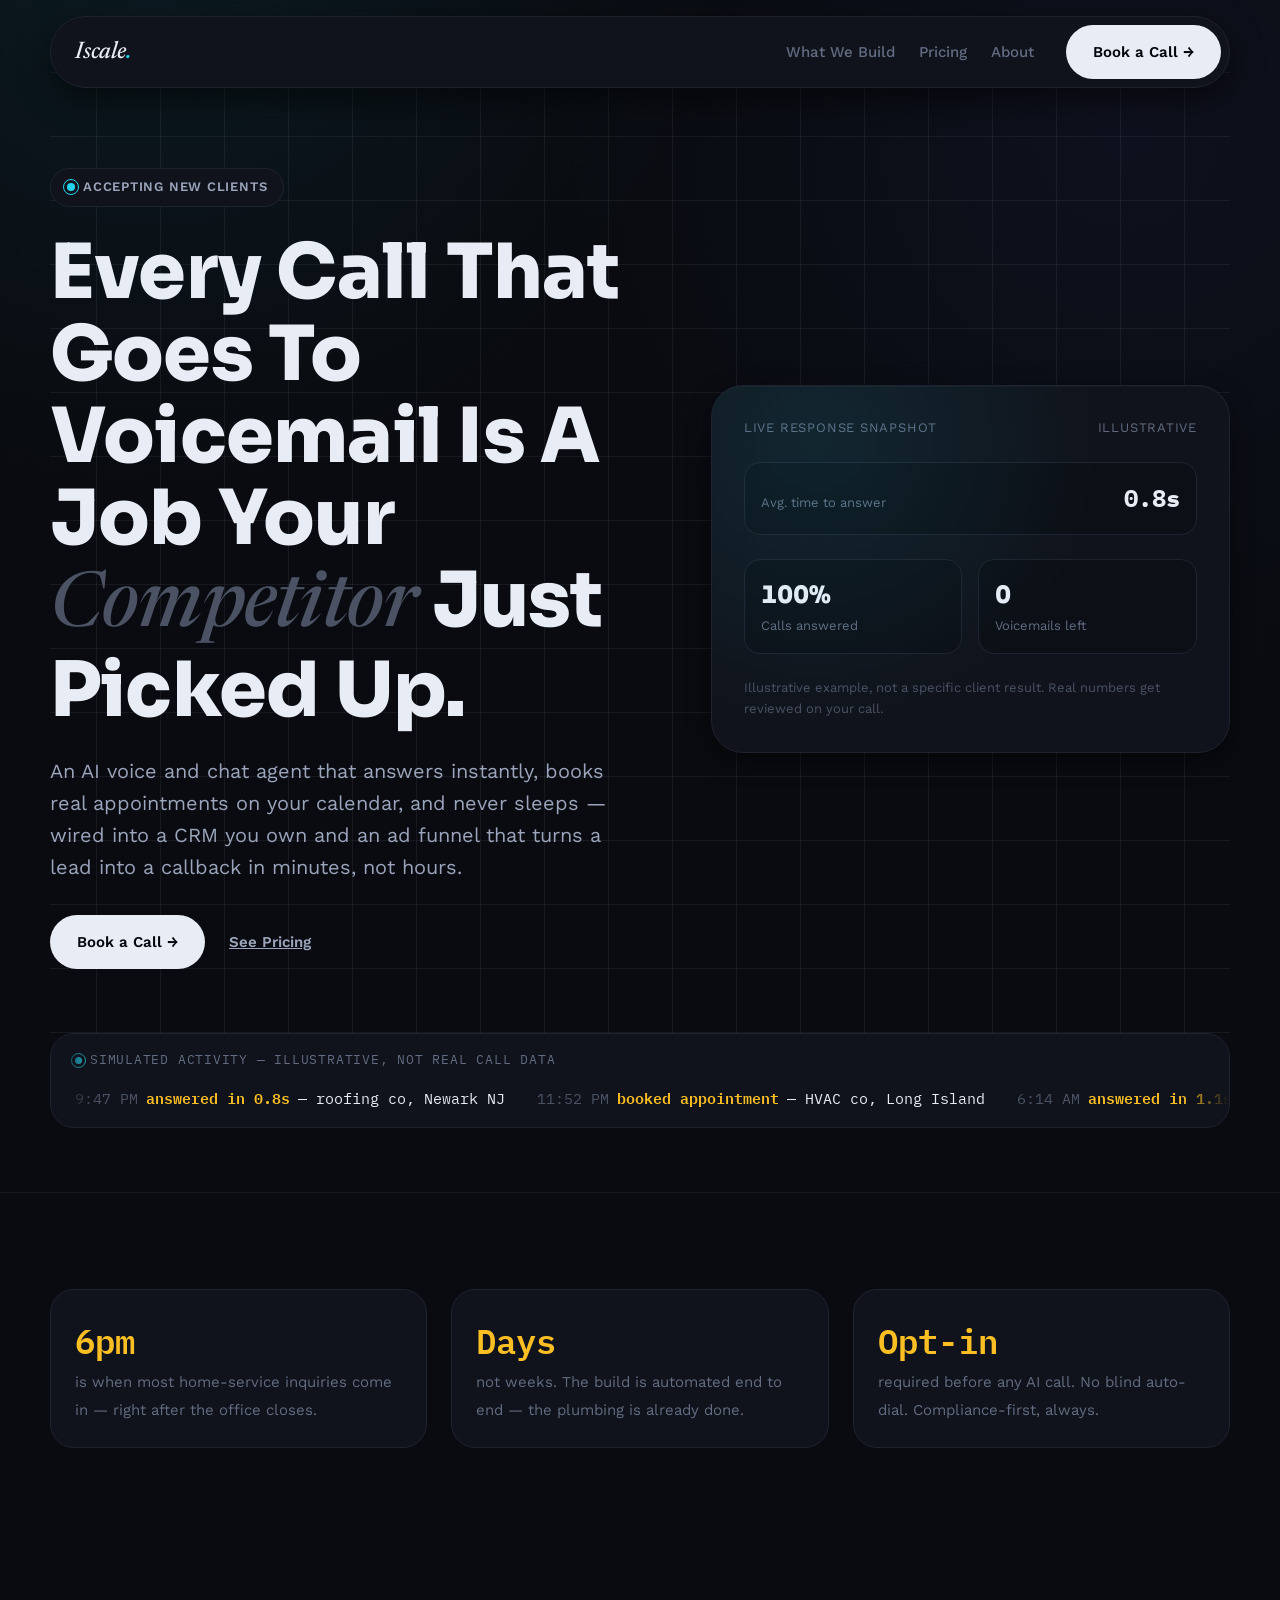
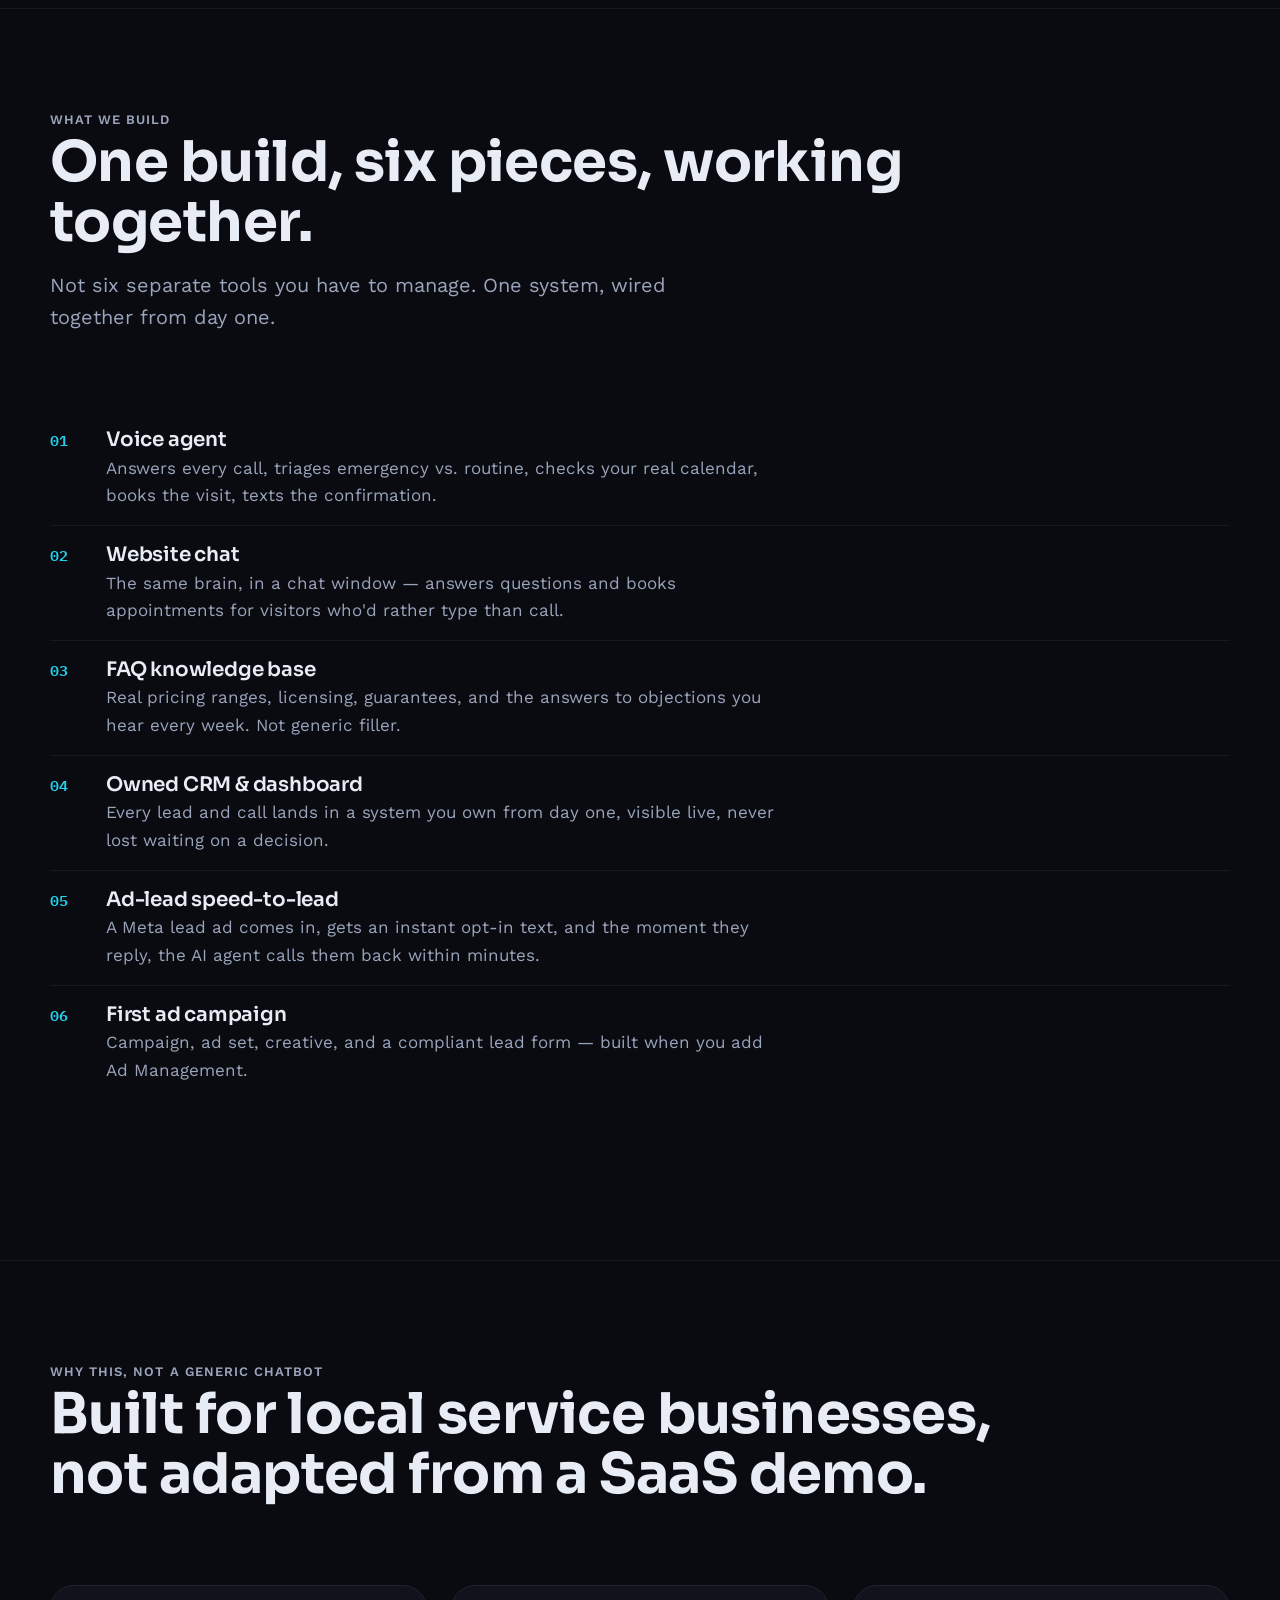
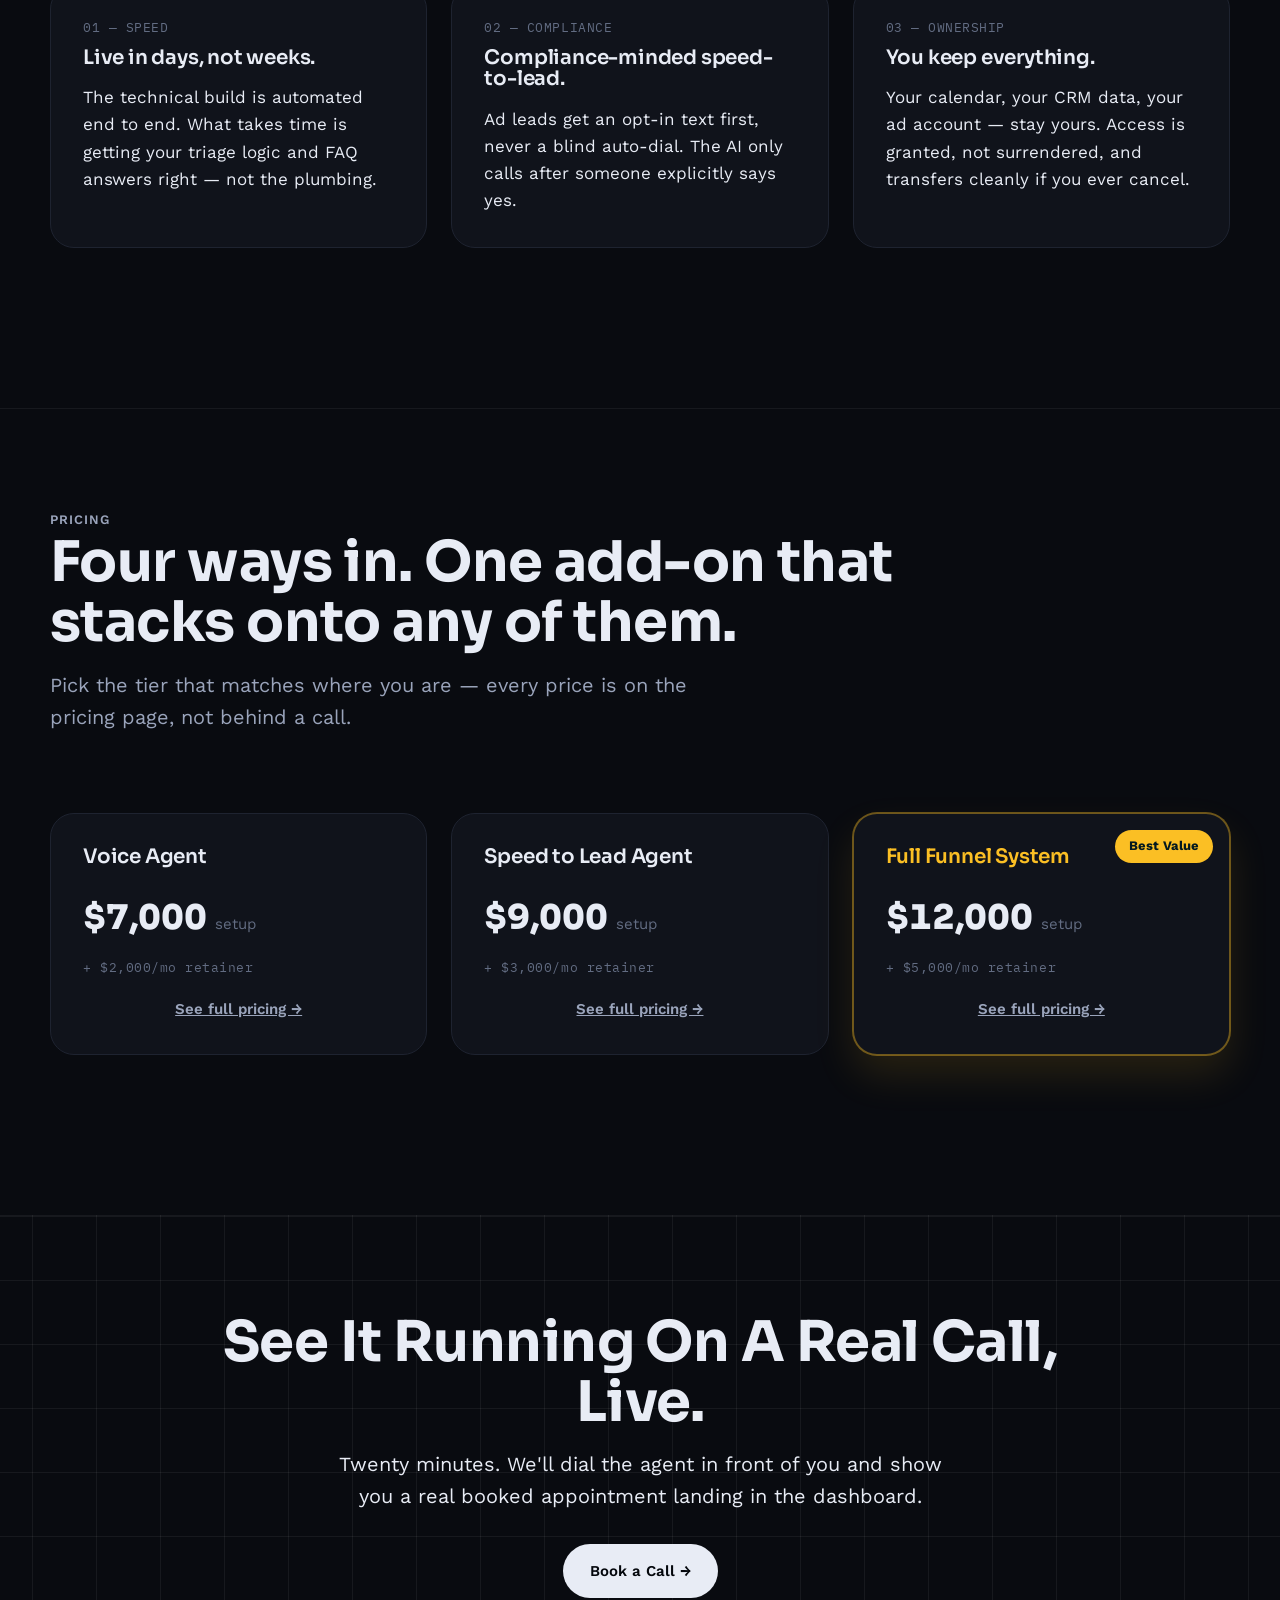
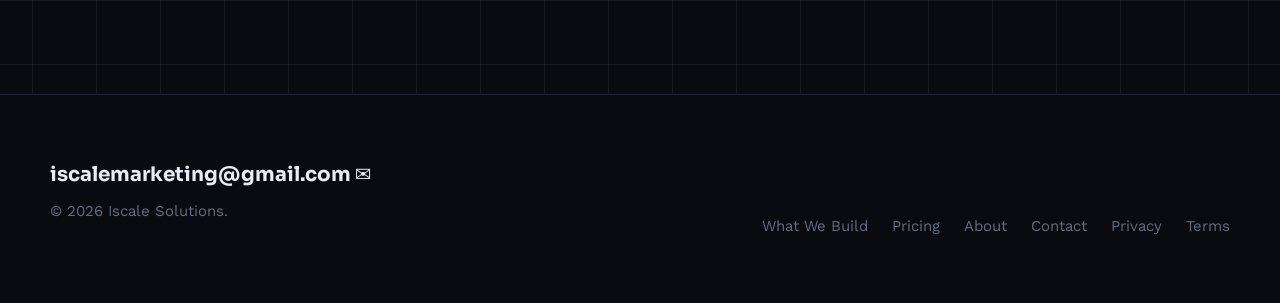
==== index.html @ 2827f41a "Replace pricing with 5-tier structure (Website, Voice Agent, Speed to Lead, Full Funnel, Ad Manageme" ====
<!DOCTYPE html>
<html lang="en">
<head>
<meta charset="UTF-8">
<meta name="viewport" content="width=device-width, initial-scale=1.0">
<title>Iscale | AI Voice &amp; Chat Systems for Local Service Businesses</title>
<meta name="description" content="iScale builds AI voice and chat agents that answer every call, book the job, and text a confirmation — wired into a CRM you own and an ad funnel built to run in days, not weeks.">
<link rel="canonical" href="https://www.iscalemktg.com/">
<meta property="og:title" content="Iscale | AI Voice & Chat Systems for Local Service Businesses">
<meta property="og:description" content="iScale builds AI voice and chat agents that answer every call, book the job, and text a confirmation — wired into a CRM you own and an ad funnel built to run in days, not weeks.">
<meta property="og:url" content="https://www.iscalemktg.com/">
<meta property="og:type" content="website">
<meta property="og:image" content="https://www.iscalemktg.com/assets/og-image.png">
<meta property="og:image:width" content="1200">
<meta property="og:image:height" content="630">

<meta name="twitter:card" content="summary_large_image">
<meta name="twitter:title" content="Iscale | AI Voice & Chat Systems for Local Service Businesses">
<meta name="twitter:description" content="iScale builds AI voice and chat agents that answer every call, book the job, and text a confirmation — wired into a CRM you own and an ad funnel built to run in days, not weeks.">
<meta name="twitter:image" content="https://www.iscalemktg.com/assets/og-image.png">
<link rel="icon" href="/favicon.ico" sizes="any">
<link rel="icon" type="image/png" sizes="32x32" href="/assets/favicon-32x32.png">
<link rel="icon" type="image/png" sizes="16x16" href="/assets/favicon-16x16.png">
<link rel="apple-touch-icon" sizes="180x180" href="/assets/apple-touch-icon.png">
<link rel="manifest" href="/site.webmanifest">

<link rel="preconnect" href="https://fonts.googleapis.com">
<link rel="preconnect" href="https://fonts.gstatic.com" crossorigin>
<link href="https://fonts.googleapis.com/css2?family=Sora:wght@600;700;800&family=Newsreader:ital@1&family=Work+Sans:wght@400;500;600&family=IBM+Plex+Mono:wght@400;500;600&display=swap" rel="stylesheet" media="print" onload="this.media='all'">
<noscript><link href="https://fonts.googleapis.com/css2?family=Sora:wght@600;700;800&family=Newsreader:ital@1&family=Work+Sans:wght@400;500;600&family=IBM+Plex+Mono:wght@400;500;600&display=swap" rel="stylesheet"></noscript>

<link rel="stylesheet" href="css/tokens.css">
<link rel="stylesheet" href="css/site.css">
</head>
<body>
<a class="skip-link" href="#main">Skip to content</a>

<div class="nav-shell">
  <nav class="nav" aria-label="Primary">
    <a class="nav-logo" href="/">Iscale<span>.</span></a>
    <button class="nav-toggle" aria-label="Toggle menu" aria-expanded="false">
      <svg viewBox="0 0 24 24" fill="none" stroke="currentColor" stroke-width="2"><path d="M3 6h18M3 12h18M3 18h18"/></svg>
    </button>
    <ul class="nav-links">
      <li><a href="#included">What We Build</a></li>
      <li><a href="pricing.html">Pricing</a></li>
      <li><a href="about.html">About</a></li>
      <li class="nav-cta-item"><a class="btn btn-primary nav-cta" href="contact.html">Book a Call →</a></li>
    </ul>
  </nav>
</div>

<main id="main">

  <!-- HERO -->
  <section class="wrap hero bg-grid">
    <div>
      <div class="badge"><span class="badge-dot" aria-hidden="true"></span>Accepting New Clients</div>
      <h1>Every Call That Goes To Voicemail Is A Job Your <em class="accent-word">Competitor</em> Just Picked Up.</h1>
      <p class="lede">An AI voice and chat agent that answers instantly, books real appointments on your calendar, and never sleeps — wired into a CRM you own and an ad funnel that turns a lead into a callback in minutes, not hours.</p>
      <div class="hero-actions">
        <a class="btn btn-primary" href="contact.html">Book a Call →</a>
        <a class="btn-link" href="pricing.html">See Pricing</a>
      </div>
    </div>

    <div class="snapshot-card reveal" aria-label="Illustrative example of the AI agent's response time">
      <div class="snapshot-label">
        <span>Live Response Snapshot</span>
        <span>Illustrative</span>
      </div>
      <div class="snapshot-stats" style="grid-template-columns: 1fr; margin-bottom: var(--sp-6);">
        <div class="snapshot-stat" style="display:flex; align-items:baseline; justify-content:space-between;">
          <span class="cap" style="margin-top:0;">Avg. time to answer</span>
          <span class="num tabular" style="font-family: var(--font-mono);">0.8s</span>
        </div>
      </div>
      <div class="snapshot-stats">
        <div class="snapshot-stat">
          <div class="num tabular">100%</div>
          <div class="cap">Calls answered</div>
        </div>
        <div class="snapshot-stat">
          <div class="num tabular">0</div>
          <div class="cap">Voicemails left</div>
        </div>
      </div>
      <p class="snapshot-footnote">Illustrative example, not a specific client result. Real numbers get reviewed on your call.</p>
    </div>
  </section>

  <!-- ============ LIVE TICKER (signature element) ============ -->
  <section class="wrap" style="padding-block: 0 var(--sp-16);">
    <div class="ticker reveal" aria-hidden="true">
      <div class="ticker-head"><span class="ticker-live-dot"></span>Simulated activity — illustrative, not real call data</div>
      <div class="ticker-track">
        <span class="ticker-item"><span class="t-time">9:47 PM</span><span class="t-answered">answered in 0.8s</span><span class="t-biz">— roofing co, Newark NJ</span></span>
        <span class="ticker-item"><span class="t-time">11:52 PM</span><span class="t-answered">booked appointment</span><span class="t-biz">— HVAC co, Long Island</span></span>
        <span class="ticker-item"><span class="t-time">6:14 AM</span><span class="t-answered">answered in 1.1s</span><span class="t-biz">— auto repair, Queens</span></span>
        <span class="ticker-item"><span class="t-time">8:03 PM</span><span class="t-answered">booked appointment</span><span class="t-biz">— dental practice, Brooklyn</span></span>
        <span class="ticker-item"><span class="t-time">10:30 PM</span><span class="t-answered">answered in 0.6s</span><span class="t-biz">— roofing co, Hempstead NY</span></span>
        <!-- duplicated for the seamless loop -->
        <span class="ticker-item"><span class="t-time">9:47 PM</span><span class="t-answered">answered in 0.8s</span><span class="t-biz">— roofing co, Newark NJ</span></span>
        <span class="ticker-item"><span class="t-time">11:52 PM</span><span class="t-answered">booked appointment</span><span class="t-biz">— HVAC co, Long Island</span></span>
        <span class="ticker-item"><span class="t-time">6:14 AM</span><span class="t-answered">answered in 1.1s</span><span class="t-biz">— auto repair, Queens</span></span>
        <span class="ticker-item"><span class="t-time">8:03 PM</span><span class="t-answered">booked appointment</span><span class="t-biz">— dental practice, Brooklyn</span></span>
        <span class="ticker-item"><span class="t-time">10:30 PM</span><span class="t-answered">answered in 0.6s</span><span class="t-biz">— roofing co, Hempstead NY</span></span>
      </div>
    </div>
  </section>

  <!-- ============ THE STAT ============ -->
  <section class="section section--alt">
    <div class="wrap section--tight" style="padding-top: 0;">
      <div class="stat-strip reveal">
        <div class="stat-block">
          <span class="num">6pm</span>
          <span class="cap">is when most home-service inquiries come in — right after the office closes.</span>
        </div>
        <div class="stat-block">
          <span class="num">Days</span>
          <span class="cap">not weeks. The build is automated end to end — the plumbing is already done.</span>
        </div>
        <div class="stat-block">
          <span class="num">Opt-in</span>
          <span class="cap">required before any AI call. No blind auto-dial. Compliance-first, always.</span>
        </div>
      </div>
    </div>
  </section>

  <!-- ============ WHAT WE BUILD ============ -->
  <section id="included" class="section">
    <div class="wrap section--tight" style="padding-top: 0;">
      <div class="eyebrow reveal">What We Build</div>
      <h2 class="reveal" style="max-width: 24ch;">One build, six pieces, working together.</h2>
      <p class="lede reveal" style="max-width: 56ch;">Not six separate tools you have to manage. One system, wired together from day one.</p>
    </div>

    <div class="wrap section--tight reveal" style="padding-top: 0;">
      <div class="included-list">
        <div class="included-item">
          <span class="mark">01</span>
          <div><h4>Voice agent</h4><p>Answers every call, triages emergency vs. routine, checks your real calendar, books the visit, texts the confirmation.</p></div>
        </div>
        <div class="included-item">
          <span class="mark">02</span>
          <div><h4>Website chat</h4><p>The same brain, in a chat window — answers questions and books appointments for visitors who'd rather type than call.</p></div>
        </div>
        <div class="included-item">
          <span class="mark">03</span>
          <div><h4>FAQ knowledge base</h4><p>Real pricing ranges, licensing, guarantees, and the answers to objections you hear every week. Not generic filler.</p></div>
        </div>
        <div class="included-item">
          <span class="mark">04</span>
          <div><h4>Owned CRM &amp; dashboard</h4><p>Every lead and call lands in a system you own from day one, visible live, never lost waiting on a decision.</p></div>
        </div>
        <div class="included-item">
          <span class="mark">05</span>
          <div><h4>Ad-lead speed-to-lead</h4><p>A Meta lead ad comes in, gets an instant opt-in text, and the moment they reply, the AI agent calls them back within minutes.</p></div>
        </div>
        <div class="included-item">
          <span class="mark">06</span>
          <div><h4>First ad campaign</h4><p>Campaign, ad set, creative, and a compliant lead form — built when you add Ad Management.</p></div>
        </div>
      </div>
    </div>
  </section>

  <!-- ============ WHY NOT A GENERIC CHATBOT ============ -->
  <section class="section section--alt">
    <div class="wrap section--tight" style="padding-top: 0;">
      <div class="eyebrow reveal">Why This, Not A Generic Chatbot</div>
      <h2 class="reveal" style="max-width: 24ch;">Built for local service businesses, not adapted from a SaaS demo.</h2>
    </div>
    <div class="wrap section--tight reveal" style="padding-top: 0;">
      <div class="grid-3">
        <div class="card">
          <div class="mono-label" style="margin-bottom: var(--sp-2);">01 — SPEED</div>
          <h4>Live in days, not weeks.</h4>
          <p style="margin-bottom:0;">The technical build is automated end to end. What takes time is getting your triage logic and FAQ answers right — not the plumbing.</p>
        </div>
        <div class="card">
          <div class="mono-label" style="margin-bottom: var(--sp-2);">02 — COMPLIANCE</div>
          <h4>Compliance-minded speed-to-lead.</h4>
          <p style="margin-bottom:0;">Ad leads get an opt-in text first, never a blind auto-dial. The AI only calls after someone explicitly says yes.</p>
        </div>
        <div class="card">
          <div class="mono-label" style="margin-bottom: var(--sp-2);">03 — OWNERSHIP</div>
          <h4>You keep everything.</h4>
          <p style="margin-bottom:0;">Your calendar, your CRM data, your ad account — stay yours. Access is granted, not surrendered, and transfers cleanly if you ever cancel.</p>
        </div>
      </div>
    </div>
  </section>

  <!-- ============ PRICING PREVIEW ============ -->
  <section id="pricing" class="section">
    <div class="wrap section--tight" style="padding-top: 0;">
      <div class="eyebrow reveal">Pricing</div>
      <h2 class="reveal" style="max-width: 24ch;">Four ways in. One add-on that stacks onto any of them.</h2>
      <p class="lede reveal" style="max-width: 56ch;">Pick the tier that matches where you are — every price is on the pricing page, not behind a call.</p>
    </div>

    <div class="wrap section--tight reveal" style="padding-top: 0;">
      <div class="grid-3">
        <article class="price-card">
          <h4>Voice Agent</h4>
          <div class="price"><span class="amount tabular">$7,000</span><span class="term">setup</span></div>
          <p class="mono-label" style="margin: -4px 0 var(--sp-4);">+ $2,000/mo retainer</p>
          <div class="price-card-actions">
            <a class="btn-link" href="pricing.html">See full pricing →</a>
          </div>
        </article>
        <article class="price-card">
          <h4>Speed to Lead Agent</h4>
          <div class="price"><span class="amount tabular">$9,000</span><span class="term">setup</span></div>
          <p class="mono-label" style="margin: -4px 0 var(--sp-4);">+ $3,000/mo retainer</p>
          <div class="price-card-actions">
            <a class="btn-link" href="pricing.html">See full pricing →</a>
          </div>
        </article>
        <article class="price-card price-card--dark">
          <span class="pill-badge">Best Value</span>
          <h4>Full Funnel System</h4>
          <div class="price"><span class="amount tabular">$12,000</span><span class="term">setup</span></div>
          <p class="mono-label" style="margin: -4px 0 var(--sp-4);">+ $5,000/mo retainer</p>
          <div class="price-card-actions">
            <a class="btn-link" href="pricing.html">See full pricing →</a>
          </div>
        </article>
      </div>
    </div>
  </section>

  <!-- CLOSING CTA -->
  <section class="section bg-grid" style="border-top: 1px solid var(--line-soft);">
    <div class="wrap" style="text-align: center;">
      <h2 class="reveal" style="max-width: 20ch; margin-inline: auto;">See It Running On A Real Call, Live.</h2>
      <p class="reveal" style="max-width: 52ch; margin-inline: auto; font-size: var(--text-lg);">Twenty minutes. We'll dial the agent in front of you and show you a real booked appointment landing in the dashboard.</p>
      <div style="margin-top: var(--sp-8);">
        <a class="btn btn-primary" href="contact.html">Book a Call →</a>
      </div>
    </div>
  </section>

</main>

<footer class="site-footer">
  <div class="wrap footer-grid">
    <div>
      <a class="footer-email" href="mailto:iscalemarketing@gmail.com">iscalemarketing@gmail.com ✉</a>
      <p class="footer-meta" style="margin-top: var(--sp-2);">© 2026 Iscale Solutions.</p>
    </div>
    <ul class="footer-links">
      <li><a href="#included">What We Build</a></li>
      <li><a href="pricing.html">Pricing</a></li>
      <li><a href="about.html">About</a></li>
      <li><a href="contact.html">Contact</a></li>
      <li><a href="privacy.html">Privacy</a></li>
      <li><a href="terms.html">Terms</a></li>
    </ul>
  </div>
</footer>

<script src="js/main.js"></script>
</body>
</html>
---- css/tokens.css ----
/*
  Design tokens for Iscale — dark/futuristic theme, matched to the AI
  Growth Funnel pitch one-pager so the site and the sales collateral read
  as the same product. Palette values below are the pitch deck's exact
  hex/rgba, not re-derived approximations, so the match is exact rather
  than close. Everything else (spacing, radius, motion) stays OKLCH-driven
  where it doesn't need to match the deck precisely.
*/

:root {
  /* ---- Canvas / surfaces (dark-first) ---- */
  --canvas: #090b10;
  --canvas-alt: #0c0f16;
  --paper: #10131b;        /* elevated surface: cards, nav */
  --paper-hover: #151926;
  --dark: #04070c;         /* deeper-than-canvas, for high-emphasis panels */
  --dark-alt: #030509;
  --dark-line: #1e2330;

  /* ---- Ink / text ---- */
  --ink: #e8ecf5;
  --ink-soft: #9aa4bb;
  --muted: #626c82;
  --muted-2: #4a5264;
  --on-dark: #e8ecf5;      /* kept as an alias: the whole site is "on dark" now */
  --on-dark-muted: #9aa4bb;
  --fixed-ink: #04191f;    /* dark text for use on a bright accent surface */

  /* ---- Brand accent (cyan, matched to the pitch deck) ---- */
  --accent: #22d3ee;
  --accent-hover: #67e8f9;
  --accent-soft: rgba(34, 211, 238, 0.12);
  --accent-soft-line: rgba(34, 211, 238, 0.4);

  /* ---- Secondary accent (amber, for stat/emphasis blocks — matches the
     deck's --warn, used sparingly so it doesn't compete with cyan) ---- */
  --warn: #fbbf24;
  --warn-soft: rgba(251, 191, 36, 0.12);
  --warn-line: rgba(251, 191, 36, 0.4);

  /* ---- Lines / borders ---- */
  --line: #1e2330;
  --line-soft: rgba(255, 255, 255, 0.06);

  /* ---- Focus ---- */
  --ring: rgba(34, 211, 238, 0.45);

  /* ---- Radius ---- */
  --radius-sm: 10px;
  --radius-md: 16px;
  --radius-lg: 24px;
  --radius-xl: 32px;
  --radius-pill: 999px;

  /* ---- Spacing (4pt base) ---- */
  --sp-1: 4px;
  --sp-2: 8px;
  --sp-3: 12px;
  --sp-4: 16px;
  --sp-6: 24px;
  --sp-8: 32px;
  --sp-12: 48px;
  --sp-16: 64px;
  --sp-24: 96px;
  --sp-32: 128px;

  /* ---- Type ---- */
  --font-display: 'Sora', system-ui, -apple-system, sans-serif;
  --font-serif: 'Newsreader', Georgia, 'Times New Roman', serif;
  --font-body: 'Work Sans', system-ui, -apple-system, sans-serif;
  --font-mono: 'IBM Plex Mono', ui-monospace, 'SF Mono', Menlo, monospace;

  --text-xs: 0.8125rem;   /* 13px */
  --text-sm: 0.9375rem;   /* 15px */
  --text-base: 1.0625rem; /* 17px */
  --text-lg: 1.25rem;     /* 20px */
  --text-xl: 1.5rem;      /* 24px */
  --text-2xl: 2.125rem;   /* 34px */
  --text-3xl: clamp(2.5rem, 3vw + 1.6rem, 3.5rem);
  --text-display: clamp(2.75rem, 4vw + 1.6rem, 4.75rem);

  --measure: 62ch;

  /* ---- Motion ---- */
  --ease-out-quart: cubic-bezier(0.25, 1, 0.5, 1);
  --ease-out-expo: cubic-bezier(0.16, 1, 0.3, 1);
  --dur-fast: 150ms;
  --dur-mid: 260ms;
  --dur-entrance: 640ms;

  /* ---- Shadow (soft glow on dark, matched to the pitch deck) ---- */
  --shadow-card: 0 1px 0 rgba(255, 255, 255, 0.03) inset, 0 8px 24px rgba(0, 0, 0, 0.45);
}

/* This site is deliberately dark-only now (matches the sales deck, which
   is also fixed-dark) — no @media (prefers-color-scheme) override. A
   single committed look, not a light/dark toggle. */
---- css/site.css ----
/* Iscale: shared site styles */

*, *::before, *::after { box-sizing: border-box; }
button, input, textarea, select { font-family: inherit; font-size: inherit; color: inherit; }
html { scroll-behavior: smooth; -webkit-text-size-adjust: 100%; }
@media (prefers-reduced-motion: reduce) {
  html { scroll-behavior: auto; }
  *, *::before, *::after { animation-duration: 0.01ms !important; animation-iteration-count: 1 !important; transition-duration: 0.01ms !important; scroll-behavior: auto !important; }
}

body {
  margin: 0;
  overflow-x: hidden;
  background:
    radial-gradient(circle at 12% -8%, rgba(34, 211, 238, 0.08), transparent 38%),
    radial-gradient(circle at 88% 15%, rgba(99, 102, 241, 0.06), transparent 42%),
    var(--canvas);
  background-attachment: fixed;
  color: var(--ink);
  font-family: var(--font-body);
  font-size: var(--text-base);
  line-height: 1.6;
  -webkit-font-smoothing: antialiased;
}

h1, h2, h3, h4 {
  font-family: var(--font-display);
  color: var(--ink);
  line-height: 1.08;
  margin: 0 0 var(--sp-4);
  letter-spacing: -0.01em;
}
h1 { font-size: var(--text-display); font-weight: 800; }
h2 { font-size: var(--text-3xl); font-weight: 700; }
h3 { font-size: var(--text-xl); font-weight: 700; }
h4 { font-size: var(--text-lg); font-weight: 600; }

p { margin: 0 0 var(--sp-4); max-width: var(--measure); }
p.lede { font-size: var(--text-lg); color: var(--ink-soft); }

a { color: inherit; }
img, svg { max-width: 100%; display: block; }

em.accent-word { font-style: italic; font-family: var(--font-serif); color: var(--muted-2); font-weight: 500; }
strong.accent { color: var(--accent); font-weight: 700; font-style: normal; }

:focus-visible {
  outline: 2px solid var(--accent);
  outline-offset: 2px;
  border-radius: 4px;
}

.tabular { font-variant-numeric: tabular-nums; }

/* ---------- Layout helpers ---------- */
.wrap {
  width: min(1180px, 100% - 48px);
  margin-inline: auto;
}
@media (max-width: 640px) {
  .wrap { width: min(1180px, 100% - 32px); }
}

.section { padding-block: var(--sp-24); }
.section--tight { padding-block: var(--sp-16); }
/* Site is white throughout; --dark is reserved for the Ultimate Package
   card only, matching the reference screenshots. */
.section--alt { background: var(--canvas); border-top: 1px solid var(--line-soft); border-bottom: 1px solid var(--line-soft); }

.bg-grid {
  background-image:
    linear-gradient(to right, var(--line-soft) 1px, transparent 1px),
    linear-gradient(to bottom, var(--line-soft) 1px, transparent 1px);
  background-size: 64px 64px;
  background-position: center top;
}

.eyebrow {
  display: inline-flex;
  align-items: center;
  gap: var(--sp-2);
  font-size: var(--text-xs);
  font-weight: 600;
  letter-spacing: 0.08em;
  text-transform: uppercase;
  color: var(--ink-soft);
}

/* ---------- Buttons ---------- */
.btn {
  display: inline-flex;
  align-items: center;
  gap: var(--sp-2);
  font-family: var(--font-body);
  font-weight: 600;
  font-size: var(--text-sm);
  border-radius: var(--radius-pill);
  padding: 14px 26px;
  border: 1px solid transparent;
  cursor: pointer;
  text-decoration: none;
  transition: transform var(--dur-fast) var(--ease-out-quart), background var(--dur-mid) var(--ease-out-quart), box-shadow var(--dur-mid) var(--ease-out-quart);
  white-space: nowrap;
}
.btn:hover { transform: translateY(-1px); }
.btn:active { transform: translateY(0); }

.btn-primary { background: var(--ink); color: var(--dark); }
.btn-primary:hover { background: #ffffff; box-shadow: 0 8px 24px rgba(34, 211, 238, 0.25); }

.btn-accent { background: var(--accent); color: var(--fixed-ink); }
.btn-accent:hover { background: var(--accent-hover); box-shadow: 0 8px 24px rgba(34, 211, 238, 0.35); }

.btn-ghost { background: transparent; color: var(--ink); border-color: var(--line); }
.btn-ghost:hover { border-color: var(--ink-soft); }

.btn-on-dark { background: var(--on-dark); color: var(--fixed-ink); }
.btn-on-dark:hover { background: var(--on-dark-muted); }

.btn-link {
  background: none; border: none; padding: 0; cursor: pointer;
  font-weight: 600; font-size: var(--text-sm); color: var(--ink-soft);
  display: inline-flex; align-items: center; gap: var(--sp-1);
  border-bottom: 1px solid transparent;
  transition: border-color var(--dur-fast) var(--ease-out-quart), color var(--dur-fast);
}
.btn-link:hover { color: var(--ink); border-color: var(--ink); }

.btn[disabled] { opacity: 0.55; cursor: not-allowed; }
.btn[disabled]:hover { transform: none; box-shadow: none; }

/* ---------- Nav ---------- */
.nav-shell {
  position: sticky;
  top: var(--sp-4);
  z-index: 40;
  width: min(1180px, 100% - 32px);
  margin-inline: auto;
}
.nav {
  display: flex;
  align-items: center;
  justify-content: space-between;
  gap: var(--sp-4);
  background: var(--paper);
  border: 1px solid var(--line);
  border-radius: var(--radius-pill);
  padding: var(--sp-2) var(--sp-2) var(--sp-2) var(--sp-6);
  box-shadow: 0 12px 32px rgba(0, 0, 0, 0.5);
}
.nav-logo {
  font-family: var(--font-serif);
  font-style: italic;
  font-weight: 500;
  font-size: 1.5rem;
  color: var(--ink);
  text-decoration: none;
  letter-spacing: -0.01em;
}
.nav-logo span { color: var(--accent); }
.nav-links {
  display: flex;
  align-items: center;
  gap: var(--sp-6);
  list-style: none;
  margin: 0; padding: 0;
}
/* :not(.btn) keeps this from overriding the CTA button's own colors now
   that the CTA lives inside .nav-links as its last list item. */
.nav-links a:not(.btn) {
  text-decoration: none;
  font-size: var(--text-sm);
  font-weight: 500;
  color: var(--muted);
  transition: color var(--dur-fast) var(--ease-out-quart);
}
.nav-links a:not(.btn):hover,
.nav-links a:not(.btn)[aria-current="page"],
.nav-links a:not(.btn).is-active { color: var(--ink); }
.nav-cta-item { margin-left: var(--sp-2); }
.nav-toggle {
  display: none;
  background: none; border: none; cursor: pointer;
  width: 44px; height: 44px;
  align-items: center; justify-content: center;
  color: var(--ink);
}
.nav-toggle svg { width: 24px; height: 24px; }

@media (max-width: 860px) {
  .nav-links { display: none; }
  .nav-toggle { display: inline-flex; }
  body.nav-open .nav-links {
    display: flex;
    flex-direction: column;
    align-items: stretch;
    gap: var(--sp-2);
    position: fixed;
    top: calc(72px + var(--sp-4));
    left: 16px; right: 16px;
    background: var(--paper);
    border: 1px solid var(--line);
    border-radius: var(--radius-lg);
    padding: var(--sp-6);
    box-shadow: 0 16px 40px rgba(0, 0, 0, 0.6);
    max-height: calc(100dvh - 110px);
    overflow-y: auto;
  }
  body.nav-open .nav-links a:not(.btn) {
    display: block;
    padding-block: var(--sp-3);
    font-size: var(--text-lg);
  }
  body.nav-open .nav-links .nav-cta-item {
    margin-left: 0;
    margin-top: var(--sp-2);
    padding-top: var(--sp-4);
    border-top: 1px solid var(--line-soft);
  }
  body.nav-open .nav-links .nav-cta {
    width: 100%;
    justify-content: center;
  }
}

/* ---------- Hero ---------- */
.hero {
  display: grid;
  grid-template-columns: 1.15fr 1fr;
  gap: var(--sp-16);
  align-items: center;
  padding-block: var(--sp-24) var(--sp-16);
}
@media (max-width: 960px) {
  .hero { grid-template-columns: 1fr; gap: var(--sp-12); padding-block: var(--sp-16); }
}

.badge {
  display: inline-flex;
  align-items: center;
  gap: var(--sp-2);
  border: 1px solid var(--line);
  background: var(--paper);
  border-radius: var(--radius-pill);
  padding: var(--sp-2) var(--sp-4);
  font-size: var(--text-xs);
  font-weight: 600;
  letter-spacing: 0.06em;
  text-transform: uppercase;
  color: var(--ink-soft);
  margin-bottom: var(--sp-6);
}
.badge-dot {
  width: 8px; height: 8px; border-radius: 50%;
  background: var(--accent);
  position: relative;
  flex: none;
}
.badge-dot::after {
  content: "";
  position: absolute; inset: -4px;
  border-radius: 50%;
  border: 1px solid var(--accent);
  animation: pulse-ring 2.2s var(--ease-out-quart) infinite;
}
@media (prefers-reduced-motion: reduce) {
  .badge-dot::after { animation: none; opacity: 0.5; }
}
@keyframes pulse-ring {
  0% { transform: scale(0.7); opacity: 0.9; }
  100% { transform: scale(1.6); opacity: 0; }
}

.hero h1 { margin-bottom: var(--sp-6); }
.hero-actions {
  display: flex;
  align-items: center;
  gap: var(--sp-6);
  margin-top: var(--sp-8);
  flex-wrap: wrap;
}

/* Hero visual: illustrative campaign snapshot (no stock photography).
   White card with a soft shadow, matching the reference screenshots'
   light hero treatment rather than a dark panel. */
.snapshot-card {
  position: relative;
  background: var(--paper);
  border: 1px solid var(--line);
  border-radius: var(--radius-xl);
  padding: var(--sp-8);
  color: var(--ink);
  overflow: hidden;
  box-shadow: var(--shadow-card);
}
.snapshot-card::before {
  content: "";
  position: absolute; inset: 0;
  background-image: radial-gradient(circle at 20% 15%, rgba(34, 211, 238, 0.1), transparent 55%);
  pointer-events: none;
}
.snapshot-label {
  display: flex; flex-wrap: wrap; justify-content: space-between; align-items: center; gap: var(--sp-2);
  font-size: var(--text-xs);
  color: var(--muted);
  text-transform: uppercase;
  letter-spacing: 0.06em;
  margin-bottom: var(--sp-6);
}
.snapshot-chart {
  width: 100%;
  height: 120px;
  margin-bottom: var(--sp-6);
}
.snapshot-chart path.fill { fill: rgba(34, 211, 238, 0.14); }
.snapshot-chart path.line { fill: none; stroke: var(--accent); stroke-width: 2.5; stroke-linecap: round; }
.snapshot-stats {
  display: grid;
  grid-template-columns: 1fr 1fr;
  gap: var(--sp-4);
}
.snapshot-stat {
  background: var(--canvas-alt);
  border: 1px solid var(--line);
  border-radius: var(--radius-md);
  padding: var(--sp-4);
}
.snapshot-stat .num {
  font-family: var(--font-display);
  font-size: var(--text-xl);
  font-weight: 800;
  color: var(--ink);
}
.snapshot-stat .cap {
  font-size: var(--text-xs);
  color: var(--muted);
  margin-top: 2px;
}
.snapshot-footnote {
  font-size: var(--text-xs);
  color: var(--muted-2);
  margin-top: var(--sp-6);
  margin-bottom: 0;
}

/* ---------- Cards / grids ---------- */
.grid-3 { display: grid; grid-template-columns: repeat(3, 1fr); gap: var(--sp-6); }
.grid-2 { display: grid; grid-template-columns: repeat(2, 1fr); gap: var(--sp-6); }
@media (max-width: 900px) { .grid-3 { grid-template-columns: 1fr; } .grid-2 { grid-template-columns: 1fr; } }

.card {
  background: var(--paper);
  border: 1px solid var(--line);
  border-radius: var(--radius-lg);
  padding: var(--sp-8);
}

/* ---------- Pricing cards ---------- */
.price-card {
  background: var(--paper);
  border: 1px solid var(--line);
  border-radius: var(--radius-lg);
  padding: var(--sp-8);
  display: flex;
  flex-direction: column;
  position: relative;
}
.price-card--featured {
  border-color: var(--accent-soft-line);
  box-shadow: 0 0 0 1px var(--accent-soft-line), 0 20px 40px rgba(34, 211, 238, 0.12);
}
.price-card--featured h4 { color: var(--accent); }
/* Was a literal dark card back when the rest of the site was light — now
   the whole site is dark, so "Best Value" gets its own identity instead
   (amber, the deck's secondary accent) rather than a redundant dark panel. */
.price-card--dark {
  background: var(--paper);
  border-color: var(--warn-line);
  box-shadow: 0 0 0 1px var(--warn-line), 0 20px 40px rgba(251, 191, 36, 0.12);
}
.price-card--dark h4 { color: var(--warn); }
.price-card--dark .check-icon { color: var(--warn); }
.price-card--dark .pill-badge { background: var(--warn); }

.pill-badge {
  position: absolute;
  top: var(--sp-4); right: var(--sp-4);
  background: var(--accent);
  color: var(--fixed-ink);
  font-size: var(--text-xs);
  font-weight: 700;
  padding: 6px 14px;
  border-radius: var(--radius-pill);
  display: inline-flex;
  align-items: center;
  gap: 6px;
}

.price {
  display: flex;
  flex-wrap: wrap;
  align-items: baseline;
  gap: var(--sp-1) var(--sp-2);
  margin: var(--sp-2) 0 var(--sp-4);
}
.price .amount { font-family: var(--font-display); font-size: var(--text-2xl); font-weight: 800; }
.price .term { font-size: var(--text-sm); color: var(--muted); }

.feature-list { list-style: none; margin: var(--sp-4) 0 var(--sp-8); padding: 0; }
.feature-list li {
  display: flex; align-items: flex-start; gap: var(--sp-2);
  font-size: var(--text-sm); color: var(--ink-soft);
  padding-block: 6px;
}
.feature-list .check { color: var(--accent); flex: none; margin-top: 2px; }
.price-card > .btn { margin-top: auto; justify-content: center; }
.price-card-actions {
  display: flex;
  flex-direction: column;
  gap: var(--sp-2);
  margin-top: auto;
}
.price-card-actions .btn { justify-content: center; }
.price-card-actions .btn-link { align-self: center; margin-top: 2px; }

/* ---------- Footer ---------- */
.site-footer {
  border-top: 1px solid var(--line);
  padding-block: var(--sp-16);
}
.footer-grid {
  display: flex;
  justify-content: space-between;
  align-items: flex-end;
  flex-wrap: wrap;
  gap: var(--sp-8);
}
.footer-meta { font-size: var(--text-sm); color: var(--muted); }
.footer-links { display: flex; flex-wrap: wrap; row-gap: var(--sp-3); column-gap: var(--sp-6); list-style: none; padding: 0; margin: 0; }
.footer-links a { text-decoration: none; font-size: var(--text-sm); color: var(--muted); }
.footer-links a:hover { color: var(--ink); }
.footer-email {
  font-family: var(--font-display);
  font-weight: 700;
  font-size: var(--text-lg);
  text-decoration: none;
  color: var(--ink);
  display: inline-flex;
  align-items: center;
  gap: var(--sp-2);
}
.footer-email:hover { color: var(--accent); }

/* ---------- Reveal-on-scroll ---------- */
.reveal {
  opacity: 0;
  transform: translateY(16px);
  transition: opacity var(--dur-entrance) var(--ease-out-quart), transform var(--dur-entrance) var(--ease-out-quart);
}
.reveal.is-visible { opacity: 1; transform: translateY(0); }
@media (prefers-reduced-motion: reduce) {
  .reveal { opacity: 1; transform: none; transition: none; }
}

/* ---------- Booking widget ---------- */
.booking {
  display: grid;
  grid-template-columns: 1fr 1fr;
  gap: var(--sp-8);
  background: var(--paper);
  border: 1px solid var(--line);
  border-radius: var(--radius-xl);
  padding: var(--sp-8);
}
@media (max-width: 860px) { .booking { grid-template-columns: 1fr; } }
@media (max-width: 480px) { .booking { padding: var(--sp-4); gap: var(--sp-8); } }

.cal-header {
  display: flex; justify-content: space-between; align-items: center;
  margin-bottom: var(--sp-4);
  font-weight: 700;
}
.cal-nav-btn {
  background: var(--canvas-alt);
  border: 1px solid var(--line);
  border-radius: 50%;
  width: 44px; height: 44px;
  display: inline-flex; align-items: center; justify-content: center;
  cursor: pointer;
  flex: none;
}
.cal-grid {
  display: grid;
  grid-template-columns: repeat(7, 1fr);
  gap: 6px;
  text-align: center;
}
.cal-grid .dow { font-size: var(--text-xs); color: var(--muted-2); font-weight: 600; padding-block: 6px; }
.cal-day {
  aspect-ratio: 1;
  display: flex; align-items: center; justify-content: center;
  border-radius: 50%;
  font-size: var(--text-sm);
  cursor: pointer;
  background: transparent;
  border: 1px solid transparent;
  color: var(--ink);
}
.cal-day:disabled { color: var(--muted-2); cursor: default; }
.cal-day:not(:disabled):hover { background: var(--canvas-alt); }
.cal-day[aria-pressed="true"] { background: var(--ink); color: var(--paper); }

.time-grid { display: grid; grid-template-columns: repeat(3, 1fr); gap: var(--sp-2); margin-top: var(--sp-6); }
.time-slot {
  border: 1px solid var(--line);
  border-radius: var(--radius-md);
  padding: var(--sp-3) var(--sp-2);
  min-height: 44px;
  font-size: var(--text-sm);
  background: var(--paper);
  cursor: pointer;
  text-align: center;
}
@media (max-width: 400px) {
  .time-grid { grid-template-columns: repeat(2, 1fr); }
}
.time-slot:hover { border-color: var(--ink-soft); }
.time-slot[aria-pressed="true"] { background: var(--ink); color: var(--paper); border-color: var(--ink); }

.field { margin-bottom: var(--sp-4); }
.field label { display: block; font-size: var(--text-sm); font-weight: 600; margin-bottom: 6px; }
.field input, .field textarea {
  width: 100%;
  font-family: var(--font-body);
  font-size: var(--text-base);
  padding: 12px 14px;
  border-radius: var(--radius-md);
  border: 1px solid var(--line);
  background: var(--canvas);
  color: var(--ink);
}
.field input:focus, .field textarea:focus { outline: none; border-color: var(--accent); box-shadow: 0 0 0 3px var(--ring); }
.field textarea { resize: vertical; min-height: 96px; }

.form-note { font-size: var(--text-xs); color: var(--muted-2); margin-top: var(--sp-2); }
.form-status { font-size: var(--text-sm); margin-top: var(--sp-4); display: none; }
.form-status.is-visible { display: block; }

/* ---------- Live activity ticker (signature element) ----------
   A simulated feed of calls being answered in real time — makes the core
   pitch ("every call answered instantly") a felt property of the site
   itself, not just a sentence. Pure CSS marquee, no JS, respects
   reduced-motion by pausing rather than hiding (the content itself is
   still informative even static). */
.ticker {
  border: 1px solid var(--line);
  border-radius: var(--radius-lg);
  background: var(--paper);
  overflow: hidden;
  position: relative;
}
.ticker::before, .ticker::after {
  content: "";
  position: absolute; top: 0; bottom: 0; width: 48px; z-index: 2;
  pointer-events: none;
}
.ticker::before { left: 0; background: linear-gradient(to right, var(--paper), transparent); }
.ticker::after { right: 0; background: linear-gradient(to left, var(--paper), transparent); }
.ticker-head {
  display: flex; align-items: center; gap: var(--sp-2);
  padding: var(--sp-4) var(--sp-6) 0;
  font-family: var(--font-mono);
  font-size: var(--text-xs);
  color: var(--muted);
  text-transform: uppercase;
  letter-spacing: 0.06em;
}
.ticker-live-dot {
  width: 7px; height: 7px; border-radius: 50%;
  background: var(--accent);
  position: relative;
  flex: none;
}
.ticker-live-dot::after {
  content: "";
  position: absolute; inset: -4px;
  border-radius: 50%;
  border: 1px solid var(--accent);
  animation: pulse-ring 2.2s var(--ease-out-quart) infinite;
}
@media (prefers-reduced-motion: reduce) { .ticker-live-dot::after { animation: none; opacity: 0.5; } }

.ticker-track {
  display: flex;
  gap: var(--sp-8);
  padding: var(--sp-4) var(--sp-6);
  width: max-content;
  animation: ticker-scroll 28s linear infinite;
}
@media (prefers-reduced-motion: reduce) { .ticker-track { animation-play-state: paused; } }
.ticker:hover .ticker-track { animation-play-state: paused; }
@keyframes ticker-scroll {
  from { transform: translateX(0); }
  to { transform: translateX(-50%); }
}
.ticker-item {
  display: flex; align-items: baseline; gap: var(--sp-2);
  font-family: var(--font-mono);
  font-size: var(--text-sm);
  white-space: nowrap;
  color: var(--ink-soft);
}
.ticker-item .t-time { color: var(--muted-2); }
.ticker-item .t-answered { color: var(--warn); font-weight: 600; }
.ticker-item .t-biz { color: var(--ink); }

/* ---------- Monospace stat labels (data/technical type layer) ---------- */
.mono-label {
  font-family: var(--font-mono);
  font-size: var(--text-xs);
  letter-spacing: 0.04em;
  color: var(--muted);
}
.stat-strip {
  display: grid;
  grid-template-columns: repeat(3, 1fr);
  gap: var(--sp-6);
}
@media (max-width: 720px) { .stat-strip { grid-template-columns: 1fr; } }
.stat-block {
  border: 1px solid var(--line);
  border-radius: var(--radius-lg);
  background: var(--paper);
  padding: var(--sp-6);
}
.stat-block .num {
  font-family: var(--font-mono);
  font-size: var(--text-2xl);
  font-weight: 600;
  color: var(--warn);
  display: block;
}
.stat-block .cap { font-size: var(--text-sm); color: var(--muted); margin-top: 4px; }

/* ---------- Included-item list (numbered, monospace marks) ---------- */
.included-list { display: grid; gap: 2px; }
.included-item {
  display: grid;
  grid-template-columns: 40px 1fr;
  gap: var(--sp-4);
  align-items: baseline;
  padding-block: var(--sp-4);
  border-bottom: 1px solid var(--line-soft);
}
.included-item:last-child { border-bottom: none; }
.included-item .mark { font-family: var(--font-mono); font-size: var(--text-sm); color: var(--accent); font-weight: 600; }
.included-item h4 { margin-bottom: 4px; }
.included-item p { color: var(--ink-soft); margin-bottom: 0; }

/* ---------- Tier tag (pricing cards) ---------- */
.tier-tag {
  display: inline-flex; align-items: center; gap: 6px;
  font-family: var(--font-mono);
  font-size: var(--text-xs);
  color: var(--accent);
  background: var(--accent-soft);
  padding: 4px 12px;
  border-radius: var(--radius-pill);
  margin-bottom: var(--sp-4);
  width: fit-content;
}

/* ---------- Misc content pages ---------- */
.legal h2 { margin-top: var(--sp-12); }
.legal p, .legal li { color: var(--ink-soft); }
.legal ul { padding-left: 1.25em; }

.icon-row { display: flex; align-items: center; gap: var(--sp-2); }
.check-icon, .arrow-icon { width: 18px; height: 18px; flex: none; }

.skip-link {
  position: absolute; left: -9999px; top: 0;
  background: var(--ink); color: var(--paper);
  padding: 10px 16px; border-radius: var(--radius-sm);
  z-index: 100;
}
.skip-link:focus { left: 16px; top: 16px; }
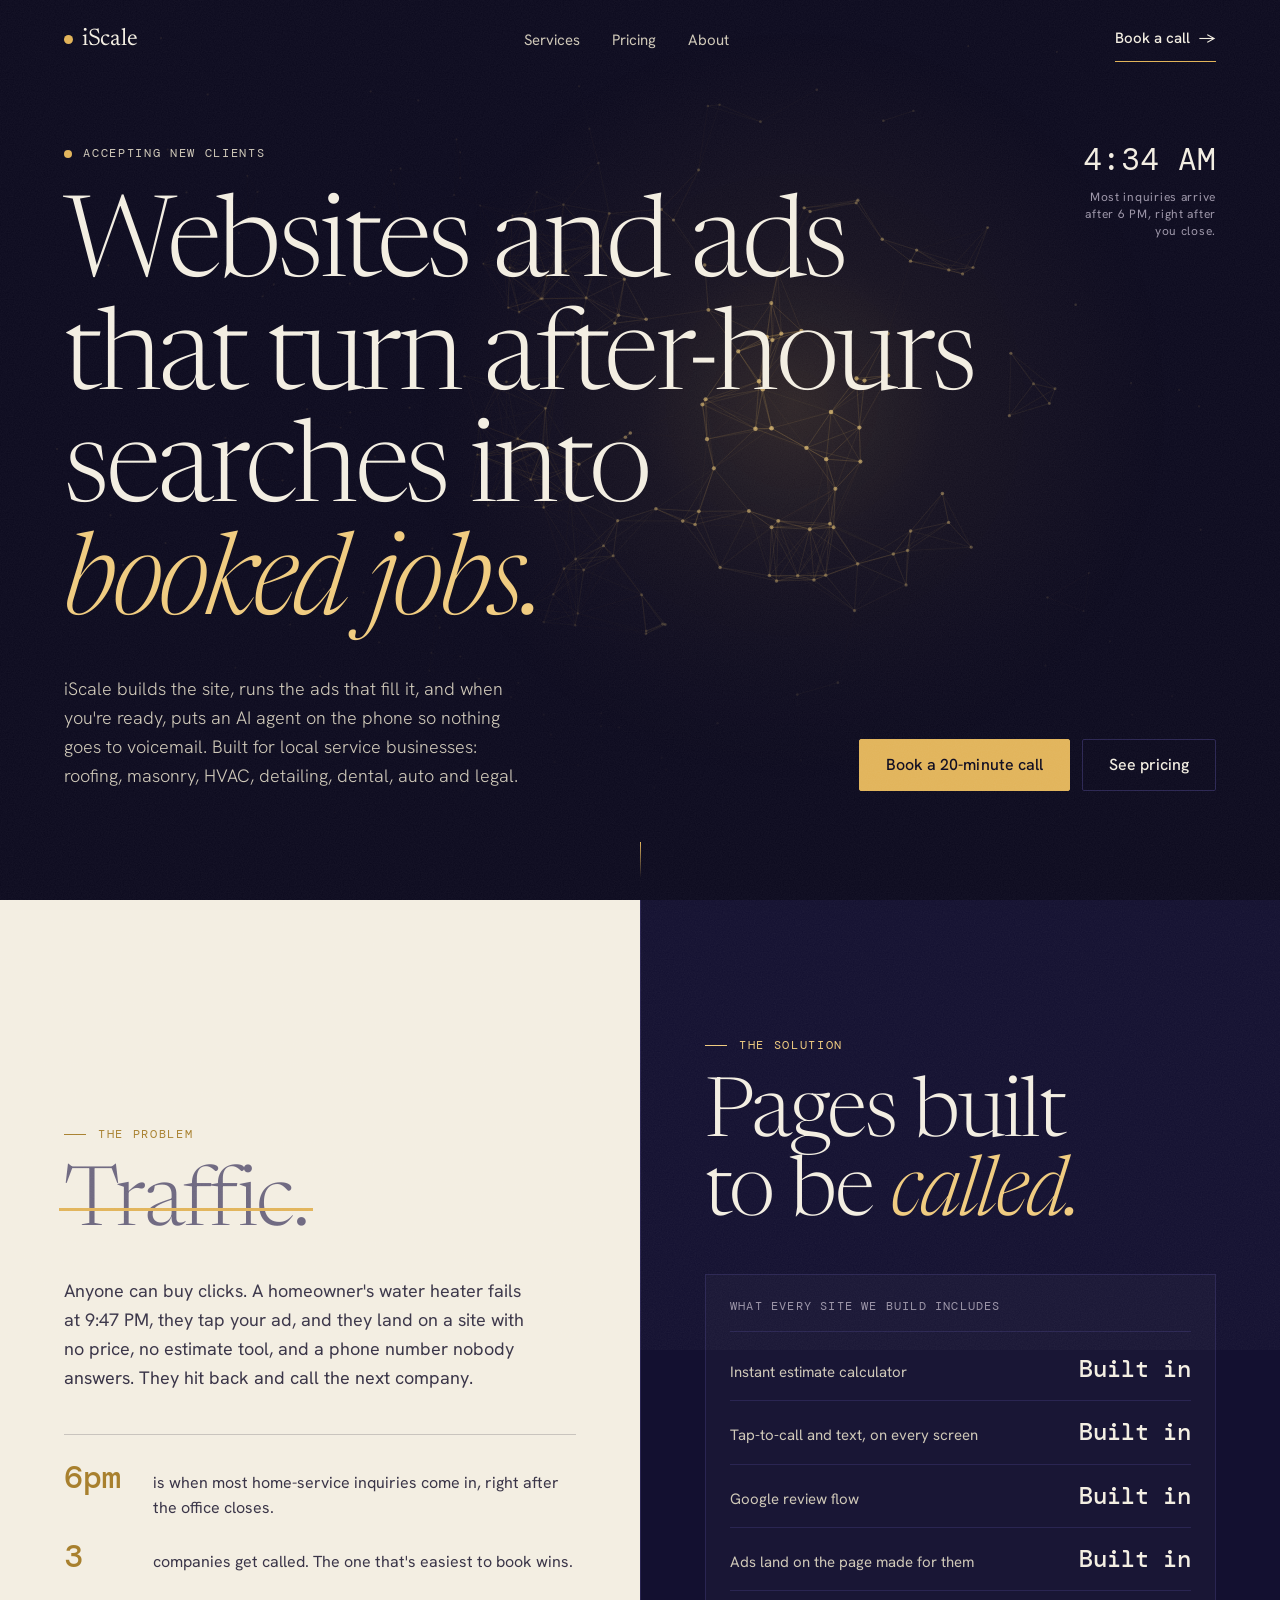
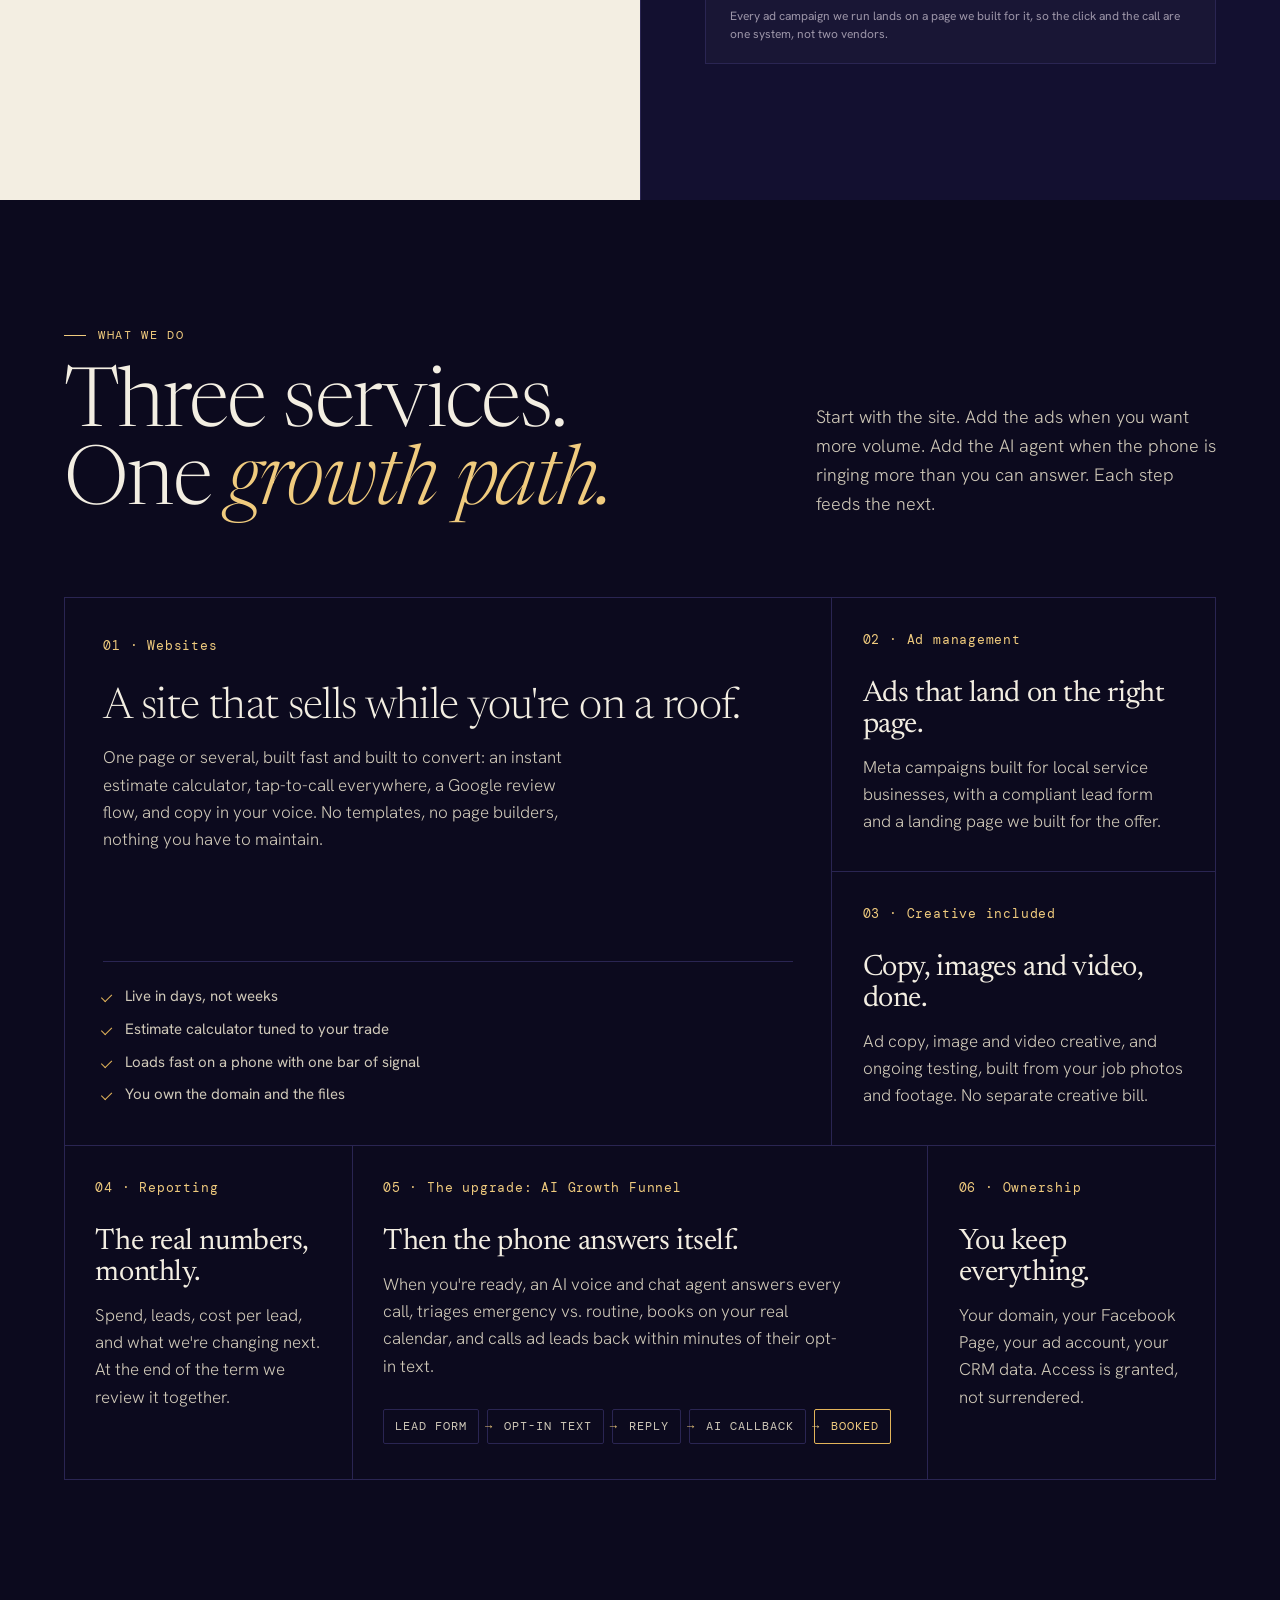
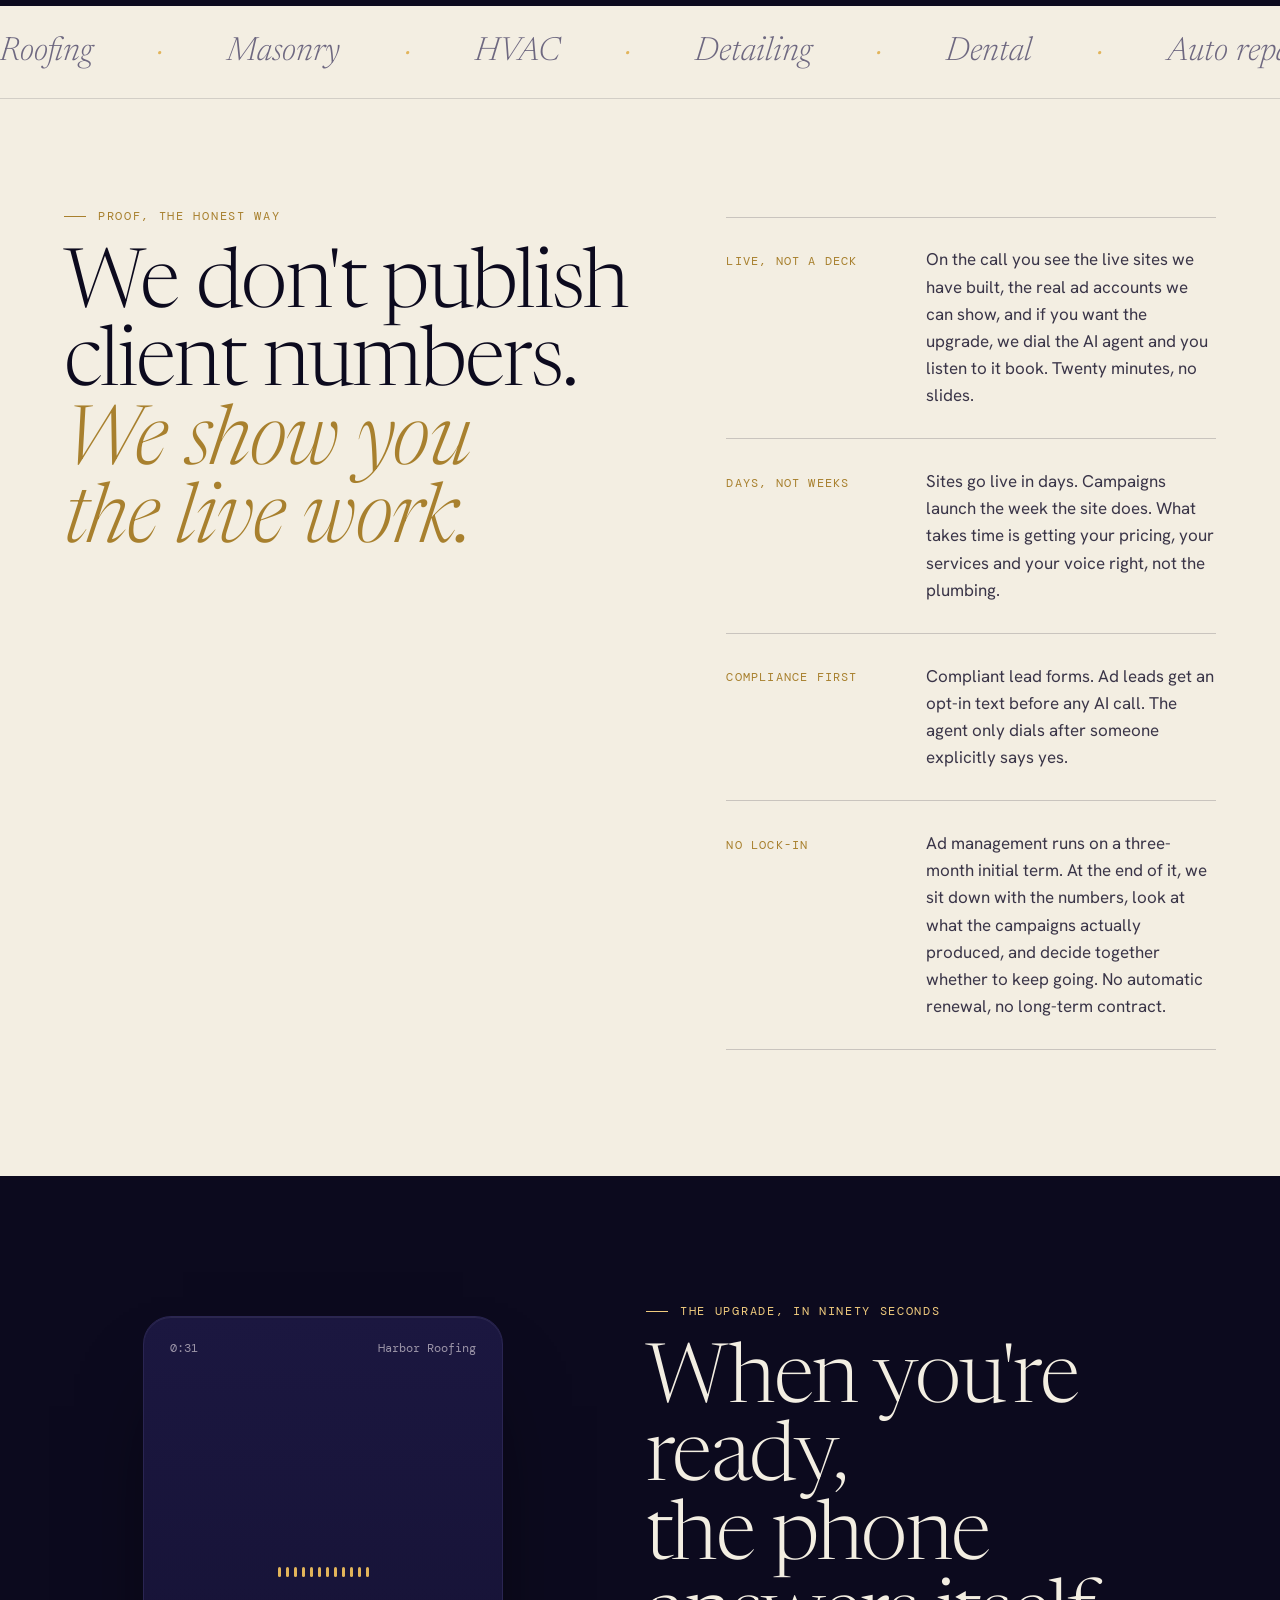
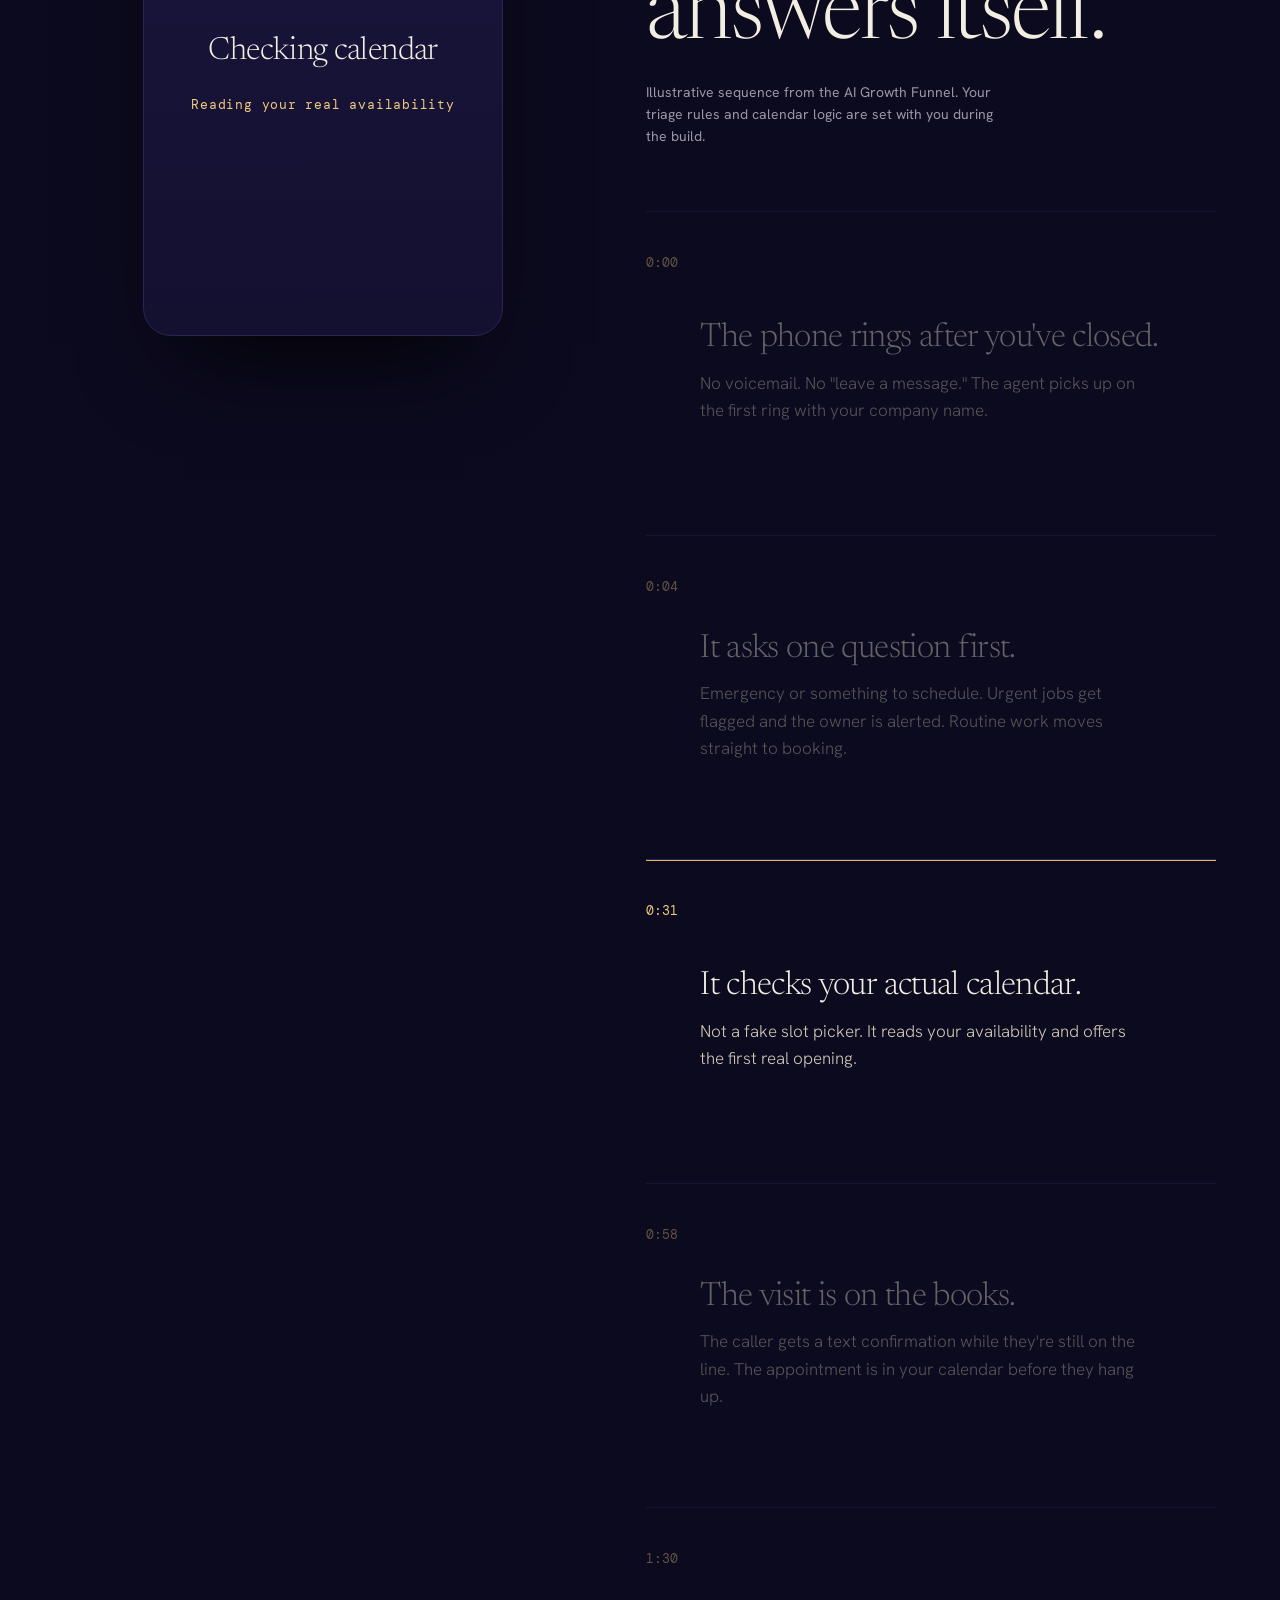
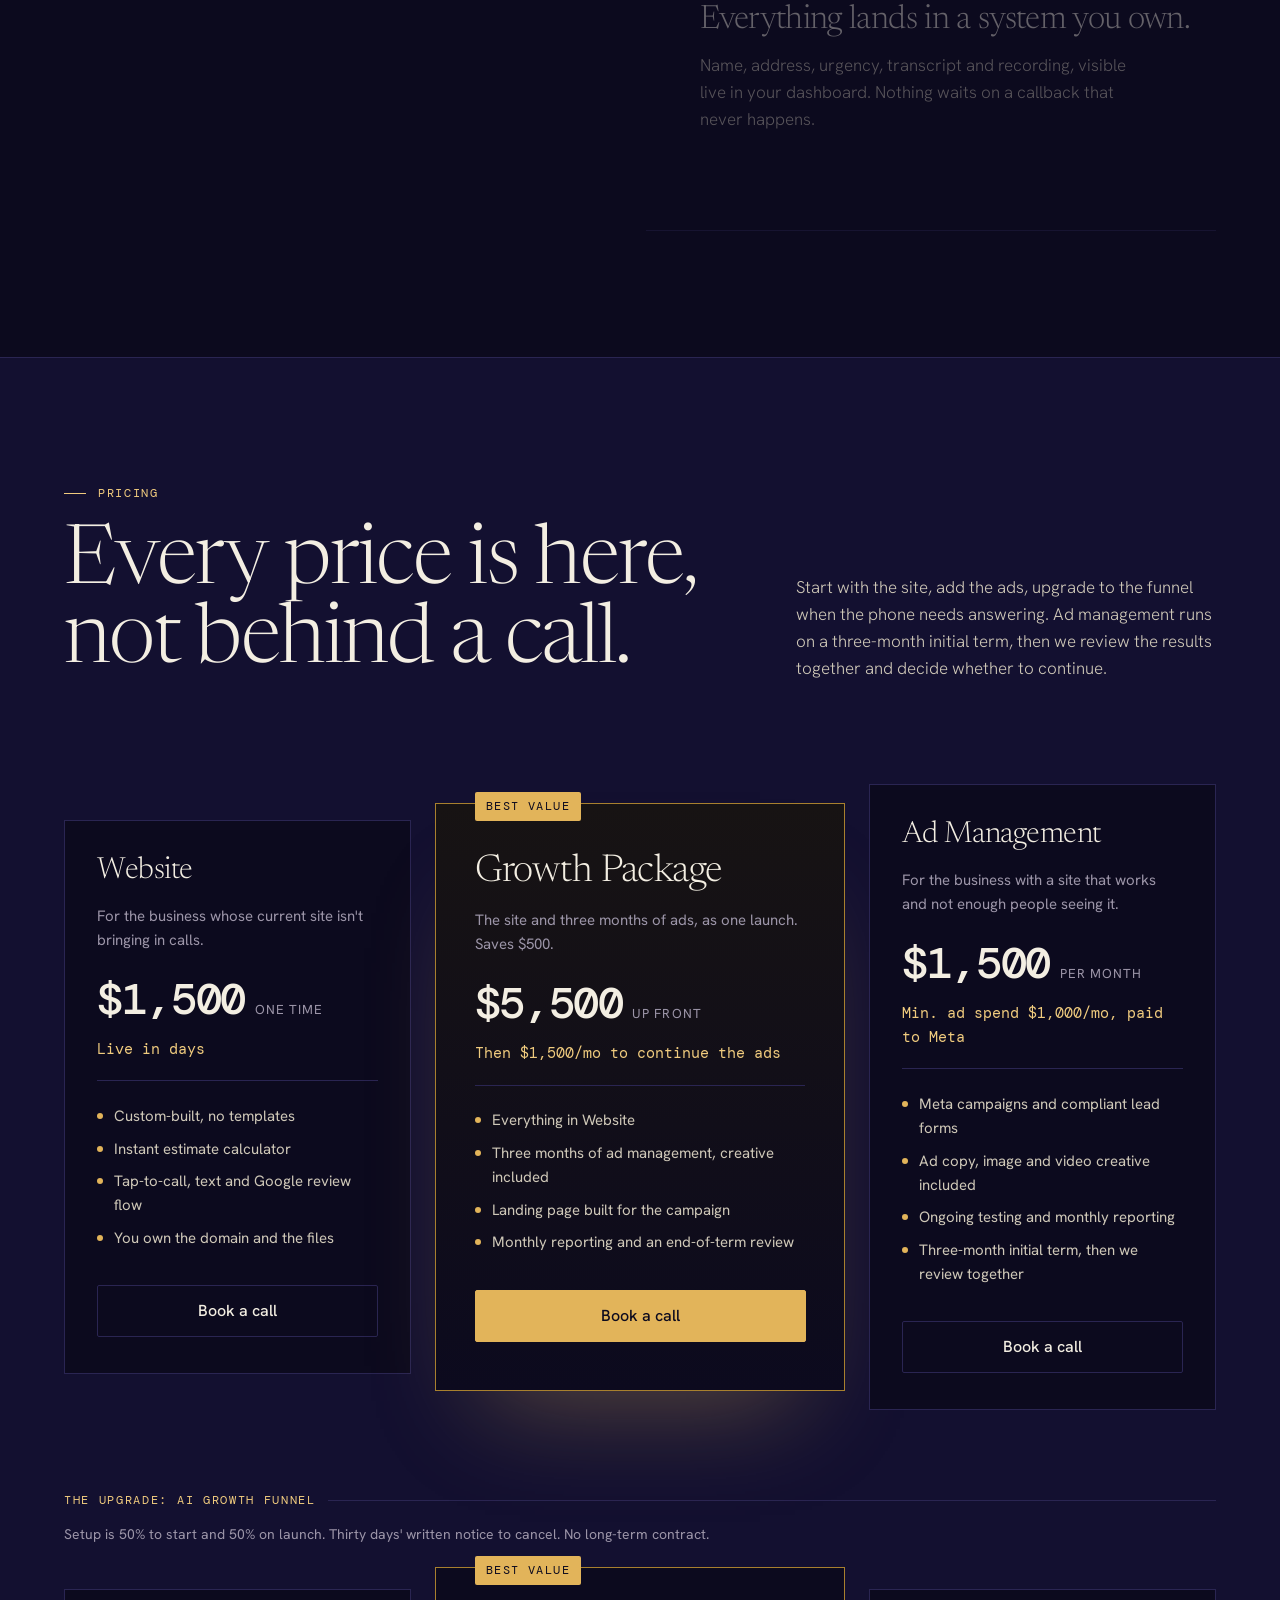
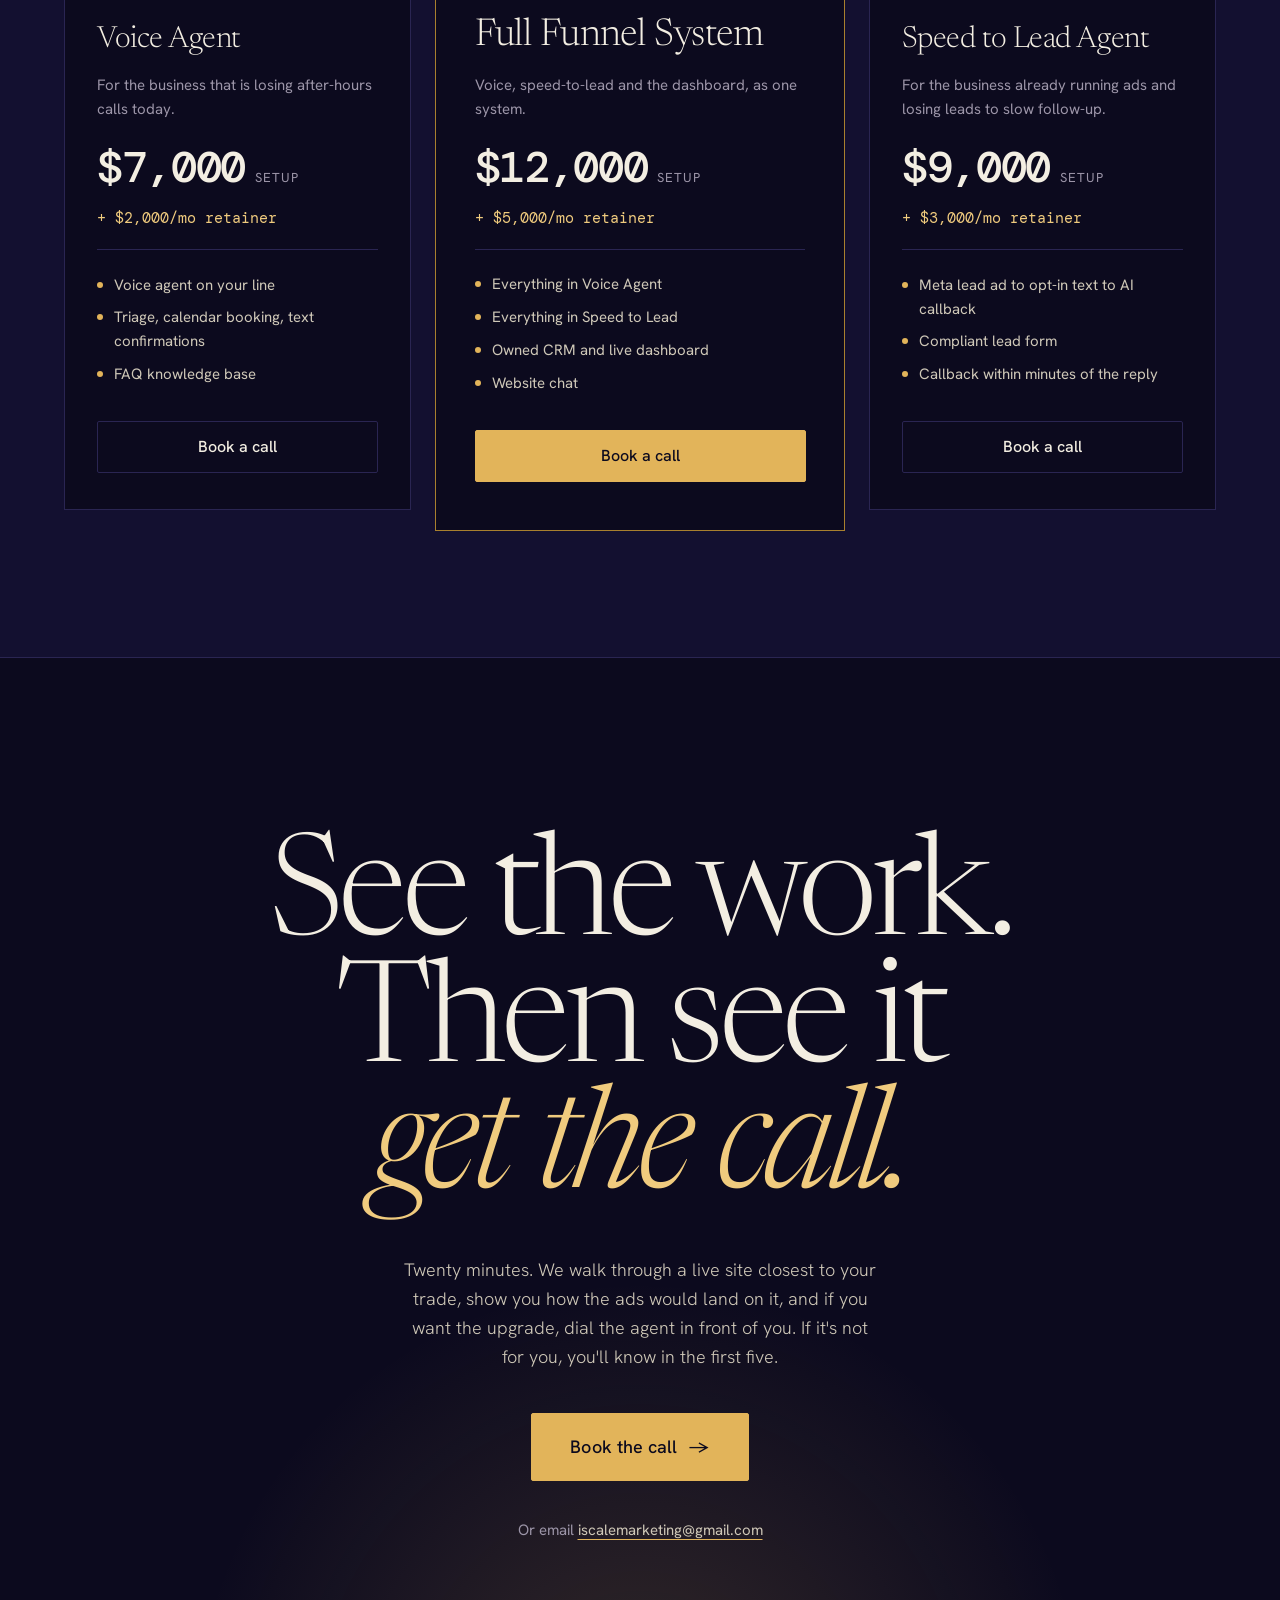
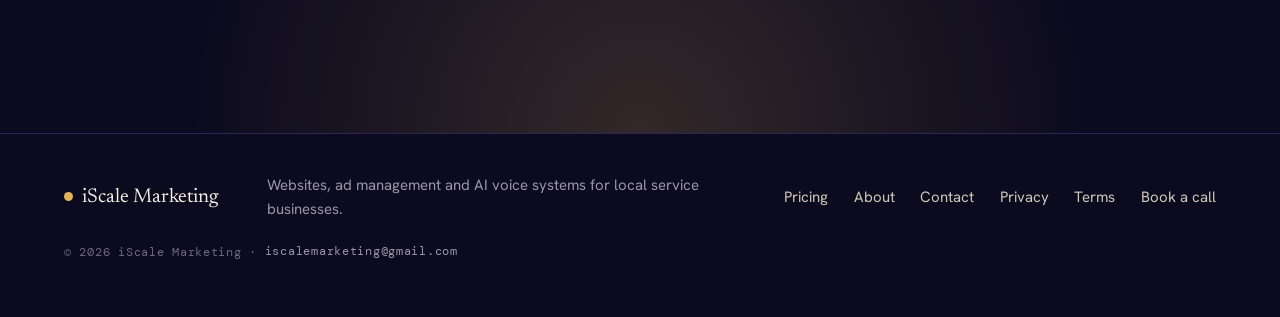
==== commit ec4a77f4: "Launch Royal Gold homepage, websites-and-ads positioning, new pricing Co-Authored-By: Claude Fable 5" ====
--- a/index.html
+++ b/index.html
@@ -1,268 +1,384 @@
-<!DOCTYPE html>
+<!doctype html>
 <html lang="en">
 <head>
-<meta charset="UTF-8">
-<meta name="viewport" content="width=device-width, initial-scale=1.0">
-<title>Iscale | AI Voice &amp; Chat Systems for Local Service Businesses</title>
-<meta name="description" content="iScale builds AI voice and chat agents that answer every call, book the job, and text a confirmation — wired into a CRM you own and an ad funnel built to run in days, not weeks.">
-<link rel="canonical" href="https://www.iscalemktg.com/">
-<meta property="og:title" content="Iscale | AI Voice & Chat Systems for Local Service Businesses">
-<meta property="og:description" content="iScale builds AI voice and chat agents that answer every call, book the job, and text a confirmation — wired into a CRM you own and an ad funnel built to run in days, not weeks.">
-<meta property="og:url" content="https://www.iscalemktg.com/">
-<meta property="og:type" content="website">
-<meta property="og:image" content="https://www.iscalemktg.com/assets/og-image.png">
-<meta property="og:image:width" content="1200">
-<meta property="og:image:height" content="630">
-
-<meta name="twitter:card" content="summary_large_image">
-<meta name="twitter:title" content="Iscale | AI Voice & Chat Systems for Local Service Businesses">
-<meta name="twitter:description" content="iScale builds AI voice and chat agents that answer every call, book the job, and text a confirmation — wired into a CRM you own and an ad funnel built to run in days, not weeks.">
-<meta name="twitter:image" content="https://www.iscalemktg.com/assets/og-image.png">
-<link rel="icon" href="/favicon.ico" sizes="any">
-<link rel="icon" type="image/png" sizes="32x32" href="/assets/favicon-32x32.png">
-<link rel="icon" type="image/png" sizes="16x16" href="/assets/favicon-16x16.png">
-<link rel="apple-touch-icon" sizes="180x180" href="/assets/apple-touch-icon.png">
-<link rel="manifest" href="/site.webmanifest">
-
-<link rel="preconnect" href="https://fonts.googleapis.com">
-<link rel="preconnect" href="https://fonts.gstatic.com" crossorigin>
-<link href="https://fonts.googleapis.com/css2?family=Sora:wght@600;700;800&family=Newsreader:ital@1&family=Work+Sans:wght@400;500;600&family=IBM+Plex+Mono:wght@400;500;600&display=swap" rel="stylesheet" media="print" onload="this.media='all'">
-<noscript><link href="https://fonts.googleapis.com/css2?family=Sora:wght@600;700;800&family=Newsreader:ital@1&family=Work+Sans:wght@400;500;600&family=IBM+Plex+Mono:wght@400;500;600&display=swap" rel="stylesheet"></noscript>
-
-<link rel="stylesheet" href="css/tokens.css">
-<link rel="stylesheet" href="css/site.css">
+  <meta charset="utf-8">
+  <meta name="viewport" content="width=device-width, initial-scale=1">
+  <title>iScale Marketing | Websites &amp; Ad Management for Local Service Businesses</title>
+  <meta name="description" content="iScale builds websites that turn visitors into calls, runs the ads that fill them, and when you're ready, puts an AI agent on the phone. For roofing, masonry, HVAC, detailing, dental, auto and legal.">
+  <meta name="theme-color" content="#0C0A1E">
+  <link rel="preconnect" href="https://fonts.googleapis.com">
+  <link rel="preconnect" href="https://fonts.gstatic.com" crossorigin>
+  <link href="https://fonts.googleapis.com/css2?family=Newsreader:ital,opsz,wght@0,6..72,200..800;1,6..72,200..800&family=Hanken+Grotesk:wght@300;400;500;600&family=DM+Mono:wght@400;500&display=swap" rel="stylesheet">
+  <link rel="canonical" href="https://www.iscalemktg.com/">
+  <meta property="og:type" content="website">
+  <meta property="og:site_name" content="iScale Marketing">
+  <meta property="og:locale" content="en_US">
+  <meta property="og:url" content="https://www.iscalemktg.com/">
+  <meta property="og:title" content="iScale Marketing | Websites &amp; Ad Management for Local Service Businesses">
+  <meta property="og:description" content="iScale builds websites that turn visitors into calls, runs the ads that fill them, and when you're ready, puts an AI agent on the phone.">
+  <meta property="og:image" content="https://www.iscalemktg.com/assets/og-image.png">
+  <meta property="og:image:width" content="1200">
+  <meta property="og:image:height" content="630">
+  <meta name="twitter:card" content="summary_large_image">
+  <link rel="icon" href="/favicon.ico" sizes="any">
+  <link rel="icon" type="image/png" sizes="32x32" href="/assets/favicon-32x32.png">
+  <link rel="apple-touch-icon" sizes="180x180" href="/assets/apple-touch-icon.png">
+  <link rel="manifest" href="/site.webmanifest">
+  <script type="application/ld+json">
+  {"@context":"https://schema.org","@type":"ProfessionalService","@id":"https://www.iscalemktg.com/#business","name":"iScale Marketing","url":"https://www.iscalemktg.com/","email":"iscalemarketing@gmail.com","image":"https://www.iscalemktg.com/assets/og-image.png","description":"Websites, ad management and AI voice systems for local service businesses.","areaServed":{"@type":"Country","name":"United States"},"hasOfferCatalog":{"@type":"OfferCatalog","name":"Services","itemListElement":[{"@type":"Offer","itemOffered":{"@type":"Service","name":"Website design"}},{"@type":"Offer","itemOffered":{"@type":"Service","name":"Meta ad management"}},{"@type":"Offer","itemOffered":{"@type":"Service","name":"AI voice and chat agent"}}]}}
+  </script>
+  <link rel="stylesheet" href="home/styles.css?v=16">
 </head>
 <body>
-<a class="skip-link" href="#main">Skip to content</a>
-
-<div class="nav-shell">
-  <nav class="nav" aria-label="Primary">
-    <a class="nav-logo" href="/">Iscale<span>.</span></a>
-    <button class="nav-toggle" aria-label="Toggle menu" aria-expanded="false">
-      <svg viewBox="0 0 24 24" fill="none" stroke="currentColor" stroke-width="2"><path d="M3 6h18M3 12h18M3 18h18"/></svg>
-    </button>
-    <ul class="nav-links">
-      <li><a href="#included">What We Build</a></li>
-      <li><a href="pricing.html">Pricing</a></li>
-      <li><a href="about.html">About</a></li>
-      <li class="nav-cta-item"><a class="btn btn-primary nav-cta" href="contact.html">Book a Call →</a></li>
-    </ul>
-  </nav>
-</div>
-
-<main id="main">
-
-  <!-- HERO -->
-  <section class="wrap hero bg-grid">
-    <div>
-      <div class="badge"><span class="badge-dot" aria-hidden="true"></span>Accepting New Clients</div>
-      <h1>Every Call That Goes To Voicemail Is A Job Your <em class="accent-word">Competitor</em> Just Picked Up.</h1>
-      <p class="lede">An AI voice and chat agent that answers instantly, books real appointments on your calendar, and never sleeps — wired into a CRM you own and an ad funnel that turns a lead into a callback in minutes, not hours.</p>
-      <div class="hero-actions">
-        <a class="btn btn-primary" href="contact.html">Book a Call →</a>
-        <a class="btn-link" href="pricing.html">See Pricing</a>
-      </div>
-    </div>
-
-    <div class="snapshot-card reveal" aria-label="Illustrative example of the AI agent's response time">
-      <div class="snapshot-label">
-        <span>Live Response Snapshot</span>
-        <span>Illustrative</span>
-      </div>
-      <div class="snapshot-stats" style="grid-template-columns: 1fr; margin-bottom: var(--sp-6);">
-        <div class="snapshot-stat" style="display:flex; align-items:baseline; justify-content:space-between;">
-          <span class="cap" style="margin-top:0;">Avg. time to answer</span>
-          <span class="num tabular" style="font-family: var(--font-mono);">0.8s</span>
-        </div>
-      </div>
-      <div class="snapshot-stats">
-        <div class="snapshot-stat">
-          <div class="num tabular">100%</div>
-          <div class="cap">Calls answered</div>
-        </div>
-        <div class="snapshot-stat">
-          <div class="num tabular">0</div>
-          <div class="cap">Voicemails left</div>
-        </div>
-      </div>
-      <p class="snapshot-footnote">Illustrative example, not a specific client result. Real numbers get reviewed on your call.</p>
-    </div>
-  </section>
-
-  <!-- ============ LIVE TICKER (signature element) ============ -->
-  <section class="wrap" style="padding-block: 0 var(--sp-16);">
-    <div class="ticker reveal" aria-hidden="true">
-      <div class="ticker-head"><span class="ticker-live-dot"></span>Simulated activity — illustrative, not real call data</div>
-      <div class="ticker-track">
-        <span class="ticker-item"><span class="t-time">9:47 PM</span><span class="t-answered">answered in 0.8s</span><span class="t-biz">— roofing co, Newark NJ</span></span>
-        <span class="ticker-item"><span class="t-time">11:52 PM</span><span class="t-answered">booked appointment</span><span class="t-biz">— HVAC co, Long Island</span></span>
-        <span class="ticker-item"><span class="t-time">6:14 AM</span><span class="t-answered">answered in 1.1s</span><span class="t-biz">— auto repair, Queens</span></span>
-        <span class="ticker-item"><span class="t-time">8:03 PM</span><span class="t-answered">booked appointment</span><span class="t-biz">— dental practice, Brooklyn</span></span>
-        <span class="ticker-item"><span class="t-time">10:30 PM</span><span class="t-answered">answered in 0.6s</span><span class="t-biz">— roofing co, Hempstead NY</span></span>
-        <!-- duplicated for the seamless loop -->
-        <span class="ticker-item"><span class="t-time">9:47 PM</span><span class="t-answered">answered in 0.8s</span><span class="t-biz">— roofing co, Newark NJ</span></span>
-        <span class="ticker-item"><span class="t-time">11:52 PM</span><span class="t-answered">booked appointment</span><span class="t-biz">— HVAC co, Long Island</span></span>
-        <span class="ticker-item"><span class="t-time">6:14 AM</span><span class="t-answered">answered in 1.1s</span><span class="t-biz">— auto repair, Queens</span></span>
-        <span class="ticker-item"><span class="t-time">8:03 PM</span><span class="t-answered">booked appointment</span><span class="t-biz">— dental practice, Brooklyn</span></span>
-        <span class="ticker-item"><span class="t-time">10:30 PM</span><span class="t-answered">answered in 0.6s</span><span class="t-biz">— roofing co, Hempstead NY</span></span>
-      </div>
-    </div>
-  </section>
-
-  <!-- ============ THE STAT ============ -->
-  <section class="section section--alt">
-    <div class="wrap section--tight" style="padding-top: 0;">
-      <div class="stat-strip reveal">
-        <div class="stat-block">
-          <span class="num">6pm</span>
-          <span class="cap">is when most home-service inquiries come in — right after the office closes.</span>
-        </div>
-        <div class="stat-block">
-          <span class="num">Days</span>
-          <span class="cap">not weeks. The build is automated end to end — the plumbing is already done.</span>
-        </div>
-        <div class="stat-block">
-          <span class="num">Opt-in</span>
-          <span class="cap">required before any AI call. No blind auto-dial. Compliance-first, always.</span>
-        </div>
-      </div>
-    </div>
-  </section>
-
-  <!-- ============ WHAT WE BUILD ============ -->
-  <section id="included" class="section">
-    <div class="wrap section--tight" style="padding-top: 0;">
-      <div class="eyebrow reveal">What We Build</div>
-      <h2 class="reveal" style="max-width: 24ch;">One build, six pieces, working together.</h2>
-      <p class="lede reveal" style="max-width: 56ch;">Not six separate tools you have to manage. One system, wired together from day one.</p>
-    </div>
-
-    <div class="wrap section--tight reveal" style="padding-top: 0;">
-      <div class="included-list">
-        <div class="included-item">
-          <span class="mark">01</span>
-          <div><h4>Voice agent</h4><p>Answers every call, triages emergency vs. routine, checks your real calendar, books the visit, texts the confirmation.</p></div>
-        </div>
-        <div class="included-item">
-          <span class="mark">02</span>
-          <div><h4>Website chat</h4><p>The same brain, in a chat window — answers questions and books appointments for visitors who'd rather type than call.</p></div>
-        </div>
-        <div class="included-item">
-          <span class="mark">03</span>
-          <div><h4>FAQ knowledge base</h4><p>Real pricing ranges, licensing, guarantees, and the answers to objections you hear every week. Not generic filler.</p></div>
-        </div>
-        <div class="included-item">
-          <span class="mark">04</span>
-          <div><h4>Owned CRM &amp; dashboard</h4><p>Every lead and call lands in a system you own from day one, visible live, never lost waiting on a decision.</p></div>
-        </div>
-        <div class="included-item">
-          <span class="mark">05</span>
-          <div><h4>Ad-lead speed-to-lead</h4><p>A Meta lead ad comes in, gets an instant opt-in text, and the moment they reply, the AI agent calls them back within minutes.</p></div>
-        </div>
-        <div class="included-item">
-          <span class="mark">06</span>
-          <div><h4>First ad campaign</h4><p>Campaign, ad set, creative, and a compliant lead form — built when you add Ad Management.</p></div>
-        </div>
-      </div>
-    </div>
-  </section>
-
-  <!-- ============ WHY NOT A GENERIC CHATBOT ============ -->
-  <section class="section section--alt">
-    <div class="wrap section--tight" style="padding-top: 0;">
-      <div class="eyebrow reveal">Why This, Not A Generic Chatbot</div>
-      <h2 class="reveal" style="max-width: 24ch;">Built for local service businesses, not adapted from a SaaS demo.</h2>
-    </div>
-    <div class="wrap section--tight reveal" style="padding-top: 0;">
-      <div class="grid-3">
-        <div class="card">
-          <div class="mono-label" style="margin-bottom: var(--sp-2);">01 — SPEED</div>
-          <h4>Live in days, not weeks.</h4>
-          <p style="margin-bottom:0;">The technical build is automated end to end. What takes time is getting your triage logic and FAQ answers right — not the plumbing.</p>
-        </div>
-        <div class="card">
-          <div class="mono-label" style="margin-bottom: var(--sp-2);">02 — COMPLIANCE</div>
-          <h4>Compliance-minded speed-to-lead.</h4>
-          <p style="margin-bottom:0;">Ad leads get an opt-in text first, never a blind auto-dial. The AI only calls after someone explicitly says yes.</p>
-        </div>
-        <div class="card">
-          <div class="mono-label" style="margin-bottom: var(--sp-2);">03 — OWNERSHIP</div>
-          <h4>You keep everything.</h4>
-          <p style="margin-bottom:0;">Your calendar, your CRM data, your ad account — stay yours. Access is granted, not surrendered, and transfers cleanly if you ever cancel.</p>
-        </div>
-      </div>
-    </div>
-  </section>
-
-  <!-- ============ PRICING PREVIEW ============ -->
-  <section id="pricing" class="section">
-    <div class="wrap section--tight" style="padding-top: 0;">
-      <div class="eyebrow reveal">Pricing</div>
-      <h2 class="reveal" style="max-width: 24ch;">Four ways in. One add-on that stacks onto any of them.</h2>
-      <p class="lede reveal" style="max-width: 56ch;">Pick the tier that matches where you are — every price is on the pricing page, not behind a call.</p>
-    </div>
-
-    <div class="wrap section--tight reveal" style="padding-top: 0;">
-      <div class="grid-3">
-        <article class="price-card">
-          <h4>Voice Agent</h4>
-          <div class="price"><span class="amount tabular">$7,000</span><span class="term">setup</span></div>
-          <p class="mono-label" style="margin: -4px 0 var(--sp-4);">+ $2,000/mo retainer</p>
-          <div class="price-card-actions">
-            <a class="btn-link" href="pricing.html">See full pricing →</a>
-          </div>
-        </article>
-        <article class="price-card">
-          <h4>Speed to Lead Agent</h4>
-          <div class="price"><span class="amount tabular">$9,000</span><span class="term">setup</span></div>
-          <p class="mono-label" style="margin: -4px 0 var(--sp-4);">+ $3,000/mo retainer</p>
-          <div class="price-card-actions">
-            <a class="btn-link" href="pricing.html">See full pricing →</a>
-          </div>
-        </article>
-        <article class="price-card price-card--dark">
-          <span class="pill-badge">Best Value</span>
-          <h4>Full Funnel System</h4>
-          <div class="price"><span class="amount tabular">$12,000</span><span class="term">setup</span></div>
-          <p class="mono-label" style="margin: -4px 0 var(--sp-4);">+ $5,000/mo retainer</p>
-          <div class="price-card-actions">
-            <a class="btn-link" href="pricing.html">See full pricing →</a>
-          </div>
-        </article>
-      </div>
-    </div>
-  </section>
-
-  <!-- CLOSING CTA -->
-  <section class="section bg-grid" style="border-top: 1px solid var(--line-soft);">
-    <div class="wrap" style="text-align: center;">
-      <h2 class="reveal" style="max-width: 20ch; margin-inline: auto;">See It Running On A Real Call, Live.</h2>
-      <p class="reveal" style="max-width: 52ch; margin-inline: auto; font-size: var(--text-lg);">Twenty minutes. We'll dial the agent in front of you and show you a real booked appointment landing in the dashboard.</p>
-      <div style="margin-top: var(--sp-8);">
-        <a class="btn btn-primary" href="contact.html">Book a Call →</a>
-      </div>
-    </div>
-  </section>
-
-</main>
-
-<footer class="site-footer">
-  <div class="wrap footer-grid">
-    <div>
-      <a class="footer-email" href="mailto:iscalemarketing@gmail.com">iscalemarketing@gmail.com ✉</a>
-      <p class="footer-meta" style="margin-top: var(--sp-2);">© 2026 Iscale Solutions.</p>
-    </div>
-    <ul class="footer-links">
-      <li><a href="#included">What We Build</a></li>
-      <li><a href="pricing.html">Pricing</a></li>
-      <li><a href="about.html">About</a></li>
-      <li><a href="contact.html">Contact</a></li>
-      <li><a href="privacy.html">Privacy</a></li>
-      <li><a href="terms.html">Terms</a></li>
-    </ul>
-  </div>
-</footer>
-
-<script src="js/main.js"></script>
+  <a class="skip" href="#main">Skip to content</a>
+  <div class="grain" aria-hidden="true"></div>
+  <div class="progress" aria-hidden="true"><i data-progress></i></div>
+
+  <header class="nav" data-nav>
+    <a class="nav__brand" href="#top" aria-label="iScale Marketing, home"><span class="nav__dot" aria-hidden="true"></span>iScale</a>
+    <nav class="nav__links" aria-label="Main">
+      <a href="#system">Services</a>
+      <a href="pricing.html">Pricing</a>
+      <a href="about.html">About</a>
+    </nav>
+    <a class="nav__cta" href="https://cal.com/israel-colburn-y2vr3o/iscale-intro-call" target="_blank" rel="noopener">Book a call<span aria-hidden="true">&nbsp;&rarr;</span></a>
+  </header>
+
+  <main id="main">
+
+    <!-- 1. HERO -->
+    <section class="hero" id="top">
+      <canvas class="hero__signal" data-signal aria-hidden="true"></canvas>
+      <div class="hero__inner">
+        <p class="hero__eyebrow"><span class="live" aria-hidden="true"></span>Accepting new clients</p>
+        <h1 class="hero__title" data-split>
+          <span>Websites and ads</span>
+          <span>that turn after-hours</span>
+          <span>searches into</span>
+          <span class="hero__accent">booked jobs.</span>
+        </h1>
+        <div class="hero__foot">
+          <p class="hero__lede">iScale builds the site, runs the ads that fill it, and when you're ready, puts an AI agent on the phone so nothing goes to voicemail. Built for local service businesses: roofing, masonry, HVAC, detailing, dental, auto and legal.</p>
+          <div class="hero__actions">
+            <a class="btn btn--copper" href="https://cal.com/israel-colburn-y2vr3o/iscale-intro-call" target="_blank" rel="noopener" data-magnet>Book a 20-minute call</a>
+            <a class="btn btn--line" href="#pricing">See pricing</a>
+          </div>
+        </div>
+        <div class="hero__clock" aria-hidden="true">
+          <span class="mono" data-clock>6:14 PM</span>
+          <small>Most inquiries arrive after 6 PM, right after you close.</small>
+        </div>
+      </div>
+      <a class="hero__scroll" href="#problem" aria-label="Scroll to the next section"><span></span></a>
+    </section>
+
+    <!-- 2. PROBLEM / SOLUTION -->
+    <section class="problem" id="problem">
+      <div class="problem__act problem__act--a">
+        <p class="label reveal">The problem</p>
+        <h2 class="display reveal"><span class="strike">Traffic.</span></h2>
+        <p class="problem__copy reveal">Anyone can buy clicks. A homeowner's water heater fails at 9:47 PM, they tap your ad, and they land on a site with no price, no estimate tool, and a phone number nobody answers. They hit back and call the next company.</p>
+        <ul class="problem__facts reveal">
+          <li><b class="mono">6pm</b><span>is when most home-service inquiries come in, right after the office closes.</span></li>
+          <li><b class="mono">3</b><span>companies get called. The one that's easiest to book wins.</span></li>
+        </ul>
+      </div>
+      <div class="problem__act problem__act--b">
+        <p class="label reveal">The solution</p>
+        <h2 class="display reveal">Pages built<br>to be <em>called.</em></h2>
+        <div class="snapshot reveal" aria-label="What a converting site includes">
+          <div class="snapshot__head"><span>What every site we build includes</span></div>
+          <div class="snapshot__row"><span>Instant estimate calculator</span><b class="mono">Built in</b></div>
+          <div class="snapshot__row"><span>Tap-to-call and text, on every screen</span><b class="mono">Built in</b></div>
+          <div class="snapshot__row"><span>Google review flow</span><b class="mono">Built in</b></div>
+          <div class="snapshot__row"><span>Ads land on the page made for them</span><b class="mono">Built in</b></div>
+          <p class="snapshot__note">Every ad campaign we run lands on a page we built for it, so the click and the call are one system, not two vendors.</p>
+        </div>
+      </div>
+    </section>
+
+    <!-- 4. SERVICES -->
+    <section class="system" id="system">
+      <canvas class="field" data-field aria-hidden="true"></canvas>
+      <div class="wrap-in">
+      <header class="system__head">
+        <div>
+          <p class="label reveal">What we do</p>
+          <h2 class="display reveal">Three services.<br>One <em>growth path.</em></h2>
+        </div>
+        <p class="system__lede reveal">Start with the site. Add the ads when you want more volume. Add the AI agent when the phone is ringing more than you can answer. Each step feeds the next.</p>
+      </header>
+
+      <div class="system__grid">
+        <article class="piece piece--feature reveal">
+          <span class="piece__no mono">01 &middot; Websites</span>
+          <div class="piece__body">
+            <h3>A site that sells while you're on a roof.</h3>
+            <p>One page or several, built fast and built to convert: an instant estimate calculator, tap-to-call everywhere, a Google review flow, and copy in your voice. No templates, no page builders, nothing you have to maintain.</p>
+          </div>
+          <ul class="checks">
+            <li>Live in days, not weeks</li>
+            <li>Estimate calculator tuned to your trade</li>
+            <li>Loads fast on a phone with one bar of signal</li>
+            <li>You own the domain and the files</li>
+          </ul>
+        </article>
+
+        <article class="piece reveal">
+          <span class="piece__no mono">02 &middot; Ad management</span>
+          <div class="piece__body">
+            <h3>Ads that land on the right page.</h3>
+            <p>Meta campaigns built for local service businesses, with a compliant lead form and a landing page we built for the offer.</p>
+          </div>
+        </article>
+
+        <article class="piece reveal">
+          <span class="piece__no mono">03 &middot; Creative included</span>
+          <div class="piece__body">
+            <h3>Copy, images and video, done.</h3>
+            <p>Ad copy, image and video creative, and ongoing testing, built from your job photos and footage. No separate creative bill.</p>
+          </div>
+        </article>
+
+        <article class="piece piece--third reveal">
+          <span class="piece__no mono">04 &middot; Reporting</span>
+          <div class="piece__body">
+            <h3>The real numbers, monthly.</h3>
+            <p>Spend, leads, cost per lead, and what we're changing next. At the end of the term we review it together.</p>
+          </div>
+        </article>
+
+        <article class="piece piece--half reveal">
+          <span class="piece__no mono">05 &middot; The upgrade: AI Growth Funnel</span>
+          <div class="piece__body">
+            <h3>Then the phone answers itself.</h3>
+            <p>When you're ready, an AI voice and chat agent answers every call, triages emergency vs. routine, books on your real calendar, and calls ad leads back within minutes of their opt-in text.</p>
+          </div>
+          <ol class="chain mono" aria-label="Speed to lead sequence">
+            <li>Lead form</li><li>Opt-in text</li><li>Reply</li><li>AI callback</li><li>Booked</li>
+          </ol>
+        </article>
+
+        <article class="piece piece--third reveal">
+          <span class="piece__no mono">06 &middot; Ownership</span>
+          <div class="piece__body">
+            <h3>You keep everything.</h3>
+            <p>Your domain, your Facebook Page, your ad account, your CRM data. Access is granted, not surrendered.</p>
+          </div>
+        </article>
+      </div>
+      </div>
+    </section>
+
+    <!-- 5. PROOF -->
+    <section class="proof" id="proof">
+      <div class="proof__marquee" aria-hidden="true">
+        <div class="proof__track">
+          <span>Roofing</span><span>Masonry</span><span>HVAC</span><span>Detailing</span><span>Dental</span><span>Auto repair</span><span>Legal</span>
+          <span>Roofing</span><span>Masonry</span><span>HVAC</span><span>Detailing</span><span>Dental</span><span>Auto repair</span><span>Legal</span>
+        </div>
+      </div>
+      <div class="proof__inner">
+        <div class="proof__lead">
+          <p class="label reveal">Proof, the honest way</p>
+          <h2 class="display reveal">We don't publish<br>client numbers.<br><em>We show you<br>the live work.</em></h2>
+        </div>
+        <div class="proof__points">
+          <div class="point reveal">
+            <span class="point__k mono">Live, not a deck</span>
+            <p>On the call you see the live sites we have built, the real ad accounts we can show, and if you want the upgrade, we dial the AI agent and you listen to it book. Twenty minutes, no slides.</p>
+          </div>
+          <div class="point reveal">
+            <span class="point__k mono">Days, not weeks</span>
+            <p>Sites go live in days. Campaigns launch the week the site does. What takes time is getting your pricing, your services and your voice right, not the plumbing.</p>
+          </div>
+          <div class="point reveal">
+            <span class="point__k mono">Compliance first</span>
+            <p>Compliant lead forms. Ad leads get an opt-in text before any AI call. The agent only dials after someone explicitly says yes.</p>
+          </div>
+          <div class="point reveal">
+            <span class="point__k mono">No lock-in</span>
+            <p>Ad management runs on a three-month initial term. At the end of it, we sit down with the numbers, look at what the campaigns actually produced, and decide together whether to keep going. No automatic renewal, no long-term contract.</p>
+          </div>
+        </div>
+      </div>
+    </section>
+
+    <!-- 6. ONE CALL (the upgrade, interactive) -->
+    <section class="call" id="call">
+      <canvas class="field" data-field aria-hidden="true"></canvas>
+      <div class="call__in">
+      <div class="call__sticky">
+        <div class="phone" aria-hidden="true">
+          <div class="phone__top"><span class="mono" data-call-time>0:00</span><span class="mono">Harbor Roofing</span></div>
+          <div class="phone__wave"><i></i><i></i><i></i><i></i><i></i><i></i><i></i><i></i><i></i><i></i><i></i><i></i></div>
+          <p class="phone__state" data-call-state>Incoming call</p>
+          <p class="phone__sub mono" data-call-sub>After hours &middot; 9:47 PM</p>
+        </div>
+      </div>
+      <div class="call__steps">
+        <header class="call__head">
+          <p class="label reveal">The upgrade, in ninety seconds</p>
+          <h2 class="display reveal">When you're ready,<br>the phone answers itself.</h2>
+          <p class="call__note reveal">Illustrative sequence from the AI Growth Funnel. Your triage rules and calendar logic are set with you during the build.</p>
+        </header>
+        <ol class="steps">
+          <li class="step" data-step data-time="0:00" data-state="Incoming call" data-sub="After hours &middot; 9:47 PM">
+            <span class="step__t mono">0:00</span>
+            <h3>The phone rings after you've closed.</h3>
+            <p>No voicemail. No "leave a message." The agent picks up on the first ring with your company name.</p>
+          </li>
+          <li class="step" data-step data-time="0:04" data-state="Triage" data-sub="Emergency or routine?">
+            <span class="step__t mono">0:04</span>
+            <h3>It asks one question first.</h3>
+            <p>Emergency or something to schedule. Urgent jobs get flagged and the owner is alerted. Routine work moves straight to booking.</p>
+          </li>
+          <li class="step" data-step data-time="0:31" data-state="Checking calendar" data-sub="Reading your real availability">
+            <span class="step__t mono">0:31</span>
+            <h3>It checks your actual calendar.</h3>
+            <p>Not a fake slot picker. It reads your availability and offers the first real opening.</p>
+          </li>
+          <li class="step" data-step data-time="0:58" data-state="Appointment booked" data-sub="Tomorrow &middot; 7:30 AM">
+            <span class="step__t mono">0:58</span>
+            <h3>The visit is on the books.</h3>
+            <p>The caller gets a text confirmation while they're still on the line. The appointment is in your calendar before they hang up.</p>
+          </li>
+          <li class="step" data-step data-time="1:30" data-state="Logged to your CRM" data-sub="Name, address, urgency, recording">
+            <span class="step__t mono">1:30</span>
+            <h3>Everything lands in a system you own.</h3>
+            <p>Name, address, urgency, transcript and recording, visible live in your dashboard. Nothing waits on a callback that never happens.</p>
+          </li>
+        </ol>
+      </div>
+      </div>
+    </section>
+
+    <!-- 7. PRICING -->
+    <section class="pricing" id="pricing">
+      <header class="pricing__head">
+        <div>
+          <p class="label reveal">Pricing</p>
+          <h2 class="display reveal">Every price is here,<br>not behind a call.</h2>
+        </div>
+        <p class="pricing__lede reveal">Start with the site, add the ads, upgrade to the funnel when the phone needs answering. Ad management runs on a three-month initial term, then we review the results together and decide whether to continue.</p>
+      </header>
+
+      <p class="pricing__group mono reveal">Start here</p>
+      <div class="tiers">
+        <article class="tier reveal">
+          <h3>Website</h3>
+          <p class="tier__for">For the business whose current site isn't bringing in calls.</p>
+          <div class="tier__price"><span class="mono">$1,500</span><small>one time</small></div>
+          <div class="tier__ret mono">Live in days</div>
+          <ul>
+            <li>Custom-built, no templates</li>
+            <li>Instant estimate calculator</li>
+            <li>Tap-to-call, text and Google review flow</li>
+            <li>You own the domain and the files</li>
+          </ul>
+          <a class="btn btn--line" href="https://cal.com/israel-colburn-y2vr3o/iscale-intro-call" target="_blank" rel="noopener">Book a call</a>
+        </article>
+
+        <article class="tier tier--best reveal">
+          <span class="tier__badge mono">Best value</span>
+          <h3>Growth Package</h3>
+          <p class="tier__for">The site and three months of ads, as one launch. Saves $500.</p>
+          <div class="tier__price"><span class="mono">$5,500</span><small>up front</small></div>
+          <div class="tier__ret mono">Then $1,500/mo to continue the ads</div>
+          <ul>
+            <li>Everything in Website</li>
+            <li>Three months of ad management, creative included</li>
+            <li>Landing page built for the campaign</li>
+            <li>Monthly reporting and an end-of-term review</li>
+          </ul>
+          <a class="btn btn--copper" href="https://cal.com/israel-colburn-y2vr3o/iscale-intro-call" target="_blank" rel="noopener" data-magnet>Book a call</a>
+        </article>
+
+        <article class="tier reveal">
+          <h3>Ad Management</h3>
+          <p class="tier__for">For the business with a site that works and not enough people seeing it.</p>
+          <div class="tier__price"><span class="mono">$1,500</span><small>per month</small></div>
+          <div class="tier__ret mono">Min. ad spend $1,000/mo, paid to Meta</div>
+          <ul>
+            <li>Meta campaigns and compliant lead forms</li>
+            <li>Ad copy, image and video creative included</li>
+            <li>Ongoing testing and monthly reporting</li>
+            <li>Three-month initial term, then we review together</li>
+          </ul>
+          <a class="btn btn--line" href="https://cal.com/israel-colburn-y2vr3o/iscale-intro-call" target="_blank" rel="noopener">Book a call</a>
+        </article>
+      </div>
+
+      <p class="pricing__group pricing__group--upgrade mono reveal">The upgrade: AI Growth Funnel</p>
+      <p class="pricing__terms reveal">Setup is 50% to start and 50% on launch. Thirty days' written notice to cancel. No long-term contract.</p>
+      <div class="tiers tiers--upgrade">
+        <article class="tier reveal">
+          <h3>Voice Agent</h3>
+          <p class="tier__for">For the business that is losing after-hours calls today.</p>
+          <div class="tier__price"><span class="mono">$7,000</span><small>setup</small></div>
+          <div class="tier__ret mono">+ $2,000/mo retainer</div>
+          <ul>
+            <li>Voice agent on your line</li>
+            <li>Triage, calendar booking, text confirmations</li>
+            <li>FAQ knowledge base</li>
+          </ul>
+          <a class="btn btn--line" href="https://cal.com/israel-colburn-y2vr3o/iscale-intro-call" target="_blank" rel="noopener">Book a call</a>
+        </article>
+
+        <article class="tier tier--best reveal">
+          <span class="tier__badge mono">Best value</span>
+          <h3>Full Funnel System</h3>
+          <p class="tier__for">Voice, speed-to-lead and the dashboard, as one system.</p>
+          <div class="tier__price"><span class="mono">$12,000</span><small>setup</small></div>
+          <div class="tier__ret mono">+ $5,000/mo retainer</div>
+          <ul>
+            <li>Everything in Voice Agent</li>
+            <li>Everything in Speed to Lead</li>
+            <li>Owned CRM and live dashboard</li>
+            <li>Website chat</li>
+          </ul>
+          <a class="btn btn--copper" href="https://cal.com/israel-colburn-y2vr3o/iscale-intro-call" target="_blank" rel="noopener" data-magnet>Book a call</a>
+        </article>
+
+        <article class="tier reveal">
+          <h3>Speed to Lead Agent</h3>
+          <p class="tier__for">For the business already running ads and losing leads to slow follow-up.</p>
+          <div class="tier__price"><span class="mono">$9,000</span><small>setup</small></div>
+          <div class="tier__ret mono">+ $3,000/mo retainer</div>
+          <ul>
+            <li>Meta lead ad to opt-in text to AI callback</li>
+            <li>Compliant lead form</li>
+            <li>Callback within minutes of the reply</li>
+          </ul>
+          <a class="btn btn--line" href="https://cal.com/israel-colburn-y2vr3o/iscale-intro-call" target="_blank" rel="noopener">Book a call</a>
+        </article>
+      </div>
+    </section>
+
+    <!-- 8. FINAL CTA -->
+    <section class="cta" id="book">
+      <canvas class="field" data-field aria-hidden="true"></canvas>
+      <h2 class="cta__title reveal">See the work.<br>Then see it<br><em>get the call.</em></h2>
+      <p class="cta__copy reveal">Twenty minutes. We walk through a live site closest to your trade, show you how the ads would land on it, and if you want the upgrade, dial the agent in front of you. If it's not for you, you'll know in the first five.</p>
+      <a class="btn btn--copper btn--xl reveal" href="https://cal.com/israel-colburn-y2vr3o/iscale-intro-call" target="_blank" rel="noopener" data-magnet>Book the call<span aria-hidden="true">&nbsp;&rarr;</span></a>
+      <p class="cta__alt reveal">Or email <a href="mailto:iscalemarketing@gmail.com">iscalemarketing@gmail.com</a></p>
+    </section>
+  </main>
+
+  <footer class="foot">
+    <div class="foot__brand"><span class="nav__dot" aria-hidden="true"></span>iScale Marketing</div>
+    <p class="foot__line">Websites, ad management and AI voice systems for local service businesses.</p>
+    <nav class="foot__links" aria-label="Footer">
+      <a href="pricing.html">Pricing</a>
+      <a href="about.html">About</a>
+      <a href="contact.html">Contact</a>
+      <a href="privacy.html">Privacy</a>
+      <a href="terms.html">Terms</a>
+      <a href="https://cal.com/israel-colburn-y2vr3o/iscale-intro-call" target="_blank" rel="noopener">Book a call</a>
+    </nav>
+    <p class="foot__copy mono">&copy; <span data-year>2026</span> iScale Marketing &middot; <a href="mailto:iscalemarketing@gmail.com">iscalemarketing@gmail.com</a></p>
+  </footer>
+
+  <script src="home/main.js?v=5" defer></script>
 </body>
 </html>
--- a/home/styles.css
+++ b/home/styles.css
@@ -0,0 +1,369 @@
+/* iScale Marketing. Concept: "After Hours".
+   Ink black, bone white, one copper accent. Newsreader for display, Hanken Grotesk for text, DM Mono for data. */
+
+:root {
+  /* Royal Gold: deep indigo, warm ivory, gold accent. (Previous "After Hours Copper" values are in BUILD-NOTES.md.) */
+  --ink: #0C0A1E;
+  --ink-2: #131030;
+  --ink-3: #1B1740;
+  --ink-line: #2A2552;
+  --bone: #F3EEE2;
+  --bone-2: #E8E1D2;
+  --bone-3: #CFC8B8;
+  --mute: #9C95A8;
+  --mute-dark: #6E6880;
+  --copper: #E2B45A;
+  --copper-2: #F0CB7E;
+  --copper-deep: #A8802E;
+
+  --serif: "Newsreader", "Iowan Old Style", Georgia, serif;
+  --sans: "Hanken Grotesk", "Helvetica Neue", Arial, sans-serif;
+  --mono: "DM Mono", ui-monospace, "SF Mono", Menlo, monospace;
+
+  --gutter: clamp(20px, 5vw, 72px);
+  --ease: cubic-bezier(.22, .8, .2, 1);
+}
+
+*, *::before, *::after { box-sizing: border-box; }
+html { scroll-behavior: smooth; -webkit-text-size-adjust: 100%; }
+body {
+  margin: 0; background: var(--ink); color: var(--bone);
+  font-family: var(--sans); font-weight: 400; font-size: 1.0625rem; line-height: 1.6;
+  -webkit-font-smoothing: antialiased;
+}
+a { color: inherit; }
+h1, h2, h3 { margin: 0; font-weight: 400; }
+p { margin: 0; }
+ul, ol { margin: 0; padding: 0; list-style: none; }
+.mono { font-family: var(--mono); font-variant-numeric: tabular-nums; letter-spacing: 0; }
+.num { font-variant-numeric: tabular-nums; }
+:focus-visible { outline: 2px solid var(--copper-2); outline-offset: 4px; }
+.skip { position: absolute; left: 16px; top: -60px; z-index: 200; background: var(--copper); color: var(--ink); padding: 10px 16px; text-decoration: none; }
+.skip:focus { top: 16px; }
+
+/* Film grain over everything */
+.grain {
+  position: fixed; inset: -50%; width: 200%; height: 200%; z-index: 90; pointer-events: none; opacity: .055;
+  background-image: url("data:image/svg+xml;utf8,<svg xmlns='http://www.w3.org/2000/svg' width='220' height='220'><filter id='n'><feTurbulence type='fractalNoise' baseFrequency='.85' numOctaves='2' stitchTiles='stitch'/><feColorMatrix values='0 0 0 0 1 0 0 0 0 1 0 0 0 0 1 0 0 0 .9 0'/></filter><rect width='100%' height='100%' filter='url(%23n)'/></svg>");
+  background-size: 220px;
+}
+@media (prefers-reduced-motion: no-preference) {
+  .grain { animation: grain 1.2s steps(6) infinite; }
+}
+@keyframes grain {
+  0% { transform: translate(0, 0); } 20% { transform: translate(-3%, 2%); } 40% { transform: translate(2%, -4%); }
+  60% { transform: translate(-4%, -1%); } 80% { transform: translate(3%, 3%); } 100% { transform: translate(0, 0); }
+}
+.progress { position: fixed; left: 0; top: 0; right: 0; height: 2px; z-index: 120; }
+.progress i { display: block; height: 100%; background: var(--copper); transform-origin: 0 50%; transform: scaleX(0); }
+
+/* ---------- Type system ---------- */
+.label {
+  font-family: var(--mono); font-size: .75rem; letter-spacing: .14em; text-transform: uppercase; color: var(--copper-2);
+  display: flex; align-items: center; gap: .75rem; margin-bottom: 1.4rem;
+}
+.label::before { content: ""; width: 22px; height: 1px; background: currentColor; }
+.display {
+  font-family: var(--serif); font-weight: 300; font-optical-sizing: auto;
+  font-size: clamp(2.6rem, 6.4vw, 6.2rem); line-height: .96; letter-spacing: -.02em; text-wrap: balance;
+}
+.display em { font-style: italic; font-weight: 300; color: var(--copper-2); }
+.live { width: 8px; height: 8px; border-radius: 50%; background: var(--copper); box-shadow: 0 0 0 0 rgba(226,180,90,.5); display: inline-block; }
+@media (prefers-reduced-motion: no-preference) { .live { animation: live 2.2s ease-out infinite; } }
+@keyframes live { 70% { box-shadow: 0 0 0 10px rgba(226,180,90,0); } 100% { box-shadow: 0 0 0 0 rgba(226,180,90,0); } }
+.tag { font-family: var(--mono); font-size: .75rem; letter-spacing: .1em; text-transform: uppercase; color: var(--mute); border: 1px solid var(--ink-line); padding: 2px 8px; border-radius: 2px; }
+
+/* ---------- Buttons ---------- */
+.btn {
+  display: inline-flex; align-items: center; justify-content: center; gap: .4rem;
+  min-height: 52px; padding: 0 1.6rem; border-radius: 2px; text-decoration: none;
+  font-family: var(--sans); font-weight: 500; font-size: 1rem; letter-spacing: .005em;
+  transition: background-color .25s var(--ease), color .25s var(--ease), border-color .25s var(--ease), transform .35s var(--ease);
+  will-change: transform;
+}
+.btn--copper { background: var(--copper); color: var(--ink); border: 1px solid var(--copper); }
+.btn--copper:hover { background: var(--copper-2); border-color: var(--copper-2); }
+.btn--line { background: transparent; color: var(--bone); border: 1px solid var(--ink-line); }
+.btn--line:hover { border-color: var(--bone-3); }
+.btn--xl { min-height: 68px; padding: 0 2.4rem; font-size: 1.125rem; }
+.btn:active { transform: translateY(1px) !important; }
+
+/* ---------- Nav ---------- */
+.nav {
+  position: fixed; left: 0; right: 0; top: 0; z-index: 100;
+  display: flex; align-items: center; justify-content: space-between; gap: 1.5rem;
+  padding: 1.1rem var(--gutter); transition: transform .5s var(--ease), background-color .4s, border-color .4s;
+  border-bottom: 1px solid transparent;
+}
+.nav.is-stuck { background: rgba(12,10,30,.72); backdrop-filter: blur(14px); -webkit-backdrop-filter: blur(14px); border-color: var(--ink-line); }
+.nav.is-hidden { transform: translateY(-110%); }
+.nav__brand { display: inline-flex; align-items: center; gap: .55rem; font-family: var(--serif); font-size: 1.5rem; letter-spacing: -.01em; text-decoration: none; min-height: 44px; }
+.nav__dot { width: 9px; height: 9px; border-radius: 50%; background: var(--copper); display: inline-block; }
+.nav__links { display: flex; gap: 2rem; }
+.nav__links a { text-decoration: none; color: var(--bone-3); font-size: .9375rem; min-height: 44px; display: inline-flex; align-items: center; transition: color .2s; }
+.nav__links a:hover { color: var(--bone); }
+.nav__cta { text-decoration: none; font-size: .9375rem; font-weight: 500; min-height: 44px; display: inline-flex; align-items: center; gap: .3rem; border-bottom: 1px solid var(--copper); padding-bottom: 2px; }
+
+/* ---------- 1. Hero ---------- */
+.hero { position: relative; min-height: 100svh; overflow: hidden; display: grid; align-items: start; padding: clamp(120px, 16vh, 170px) var(--gutter) clamp(84px, 11vh, 120px); overflow: hidden; isolation: isolate; }
+.hero__signal { position: absolute; inset: 0; width: 100%; height: 100%; z-index: -1; display: block; }
+.hero::after { content: ""; position: absolute; inset: 0; z-index: -1; background: linear-gradient(180deg, rgba(12,10,30,0) 60%, var(--ink) 100%); }
+.hero__inner { position: relative; max-width: 1400px; width: 100%; margin: 0 auto; }
+.hero__eyebrow { display: flex; align-items: center; gap: .7rem; font-family: var(--mono); font-size: .75rem; letter-spacing: .14em; text-transform: uppercase; color: var(--bone-3); margin-bottom: 2.2rem; }
+.hero__title {
+  font-family: var(--serif); font-weight: 300; font-size: clamp(3rem, min(9.4vw, 12.5vh), 9.6rem); line-height: .92; letter-spacing: -.03em;
+  max-width: 14ch; margin-bottom: clamp(24px, 4vh, 48px);
+}
+.hero__title span { display: block; overflow: hidden; padding: .08em .15em .26em .3em; margin: -.08em -.15em -.26em -.3em; }
+.hero__accent { color: var(--copper-2); font-style: italic; }
+.js [data-split] span { transform: translateY(110%); transition: transform 1.1s var(--ease); }
+.js [data-split].is-in span { transform: none; }
+.js [data-split].is-in span:nth-child(2) { transition-delay: .08s; }
+.js [data-split].is-in span:nth-child(3) { transition-delay: .16s; }
+.js [data-split].is-in span:nth-child(4) { transition-delay: .24s; }
+.hero__foot { display: grid; grid-template-columns: minmax(0, 46ch) auto; gap: 2.5rem 4rem; align-items: end; justify-content: space-between; }
+.hero__lede { font-size: 1.125rem; line-height: 1.6; color: var(--bone-3); font-weight: 300; }
+.hero__actions { display: flex; flex-wrap: wrap; gap: .75rem; }
+.hero__clock { position: absolute; right: 0; top: -.5rem; text-align: right; display: grid; gap: .25rem; }
+.hero__clock .mono { font-size: clamp(1.4rem, 2.4vw, 2rem); color: var(--bone); }
+.hero__clock small { font-size: .75rem; letter-spacing: .06em; color: var(--mute); max-width: 22ch; justify-self: end; line-height: 1.4; }
+.hero__scroll { position: absolute; left: 50%; transform: translateX(-50%); bottom: 18px; width: 44px; height: 44px; display: grid; place-items: center; }
+.hero__scroll span { width: 1px; height: 36px; background: linear-gradient(var(--copper), transparent); display: block; }
+@media (prefers-reduced-motion: no-preference) { .hero__scroll span { animation: drop 2s var(--ease) infinite; } }
+@keyframes drop { 0% { transform: scaleY(0); transform-origin: top; } 50% { transform: scaleY(1); transform-origin: top; } 51% { transform-origin: bottom; } 100% { transform: scaleY(0); transform-origin: bottom; } }
+
+/* ---------- Reveal ---------- */
+.js .reveal { opacity: 0; transform: translateY(28px); transition: opacity .9s var(--ease), transform .9s var(--ease); }
+.js .reveal.is-in { opacity: 1; transform: none; }
+
+/* ---------- 2. Problem / solution ---------- */
+.problem { display: grid; grid-template-columns: minmax(0, 1fr) minmax(0, 1fr); min-height: 100vh; }
+.problem__act { min-width: 0; }
+.problem__act { padding: clamp(80px, 12vh, 160px) var(--gutter); display: flex; flex-direction: column; justify-content: center; }
+.problem__act--a { background: var(--bone); color: var(--ink); }
+.problem__act--a .label { color: var(--copper-deep); }
+.problem__act--b { background: var(--ink-2); border-left: 1px solid var(--ink-line); }
+.strike { position: relative; display: inline-block; color: var(--mute-dark); }
+.strike::after { content: ""; position: absolute; left: -2%; right: -2%; top: 52%; height: 3px; background: var(--copper); transform: scaleX(0); transform-origin: left; transition: transform 1.2s .5s var(--ease); }
+.is-in .strike::after, .reveal.is-in.strike::after { transform: scaleX(1); }
+.problem__copy { max-width: 46ch; font-size: 1.125rem; line-height: 1.6; margin: 2rem 0 2.6rem; color: #3A3548; }
+.problem__facts { display: grid; gap: 1.2rem; border-top: 1px solid rgba(12,10,30,.18); padding-top: 1.6rem; max-width: 52ch; }
+.problem__facts li { display: grid; grid-template-columns: 7ch 1fr; gap: 1.2rem; align-items: baseline; }
+.problem__facts b { font-family: var(--mono); font-weight: 500; font-size: 2rem; color: var(--copper-deep); line-height: 1; }
+.problem__facts span { color: #3A3548; font-size: 1rem; }
+.problem__act--b .display { margin-bottom: 2.4rem; }
+.problem__act--b .display .mono { font-family: var(--mono); font-weight: 400; font-size: .72em; color: var(--copper-2); letter-spacing: -.02em; }
+.snapshot { max-width: 100%; border: 1px solid var(--ink-line); background: rgba(239,233,223,.025); padding: 1.4rem 1.5rem 1.2rem; max-width: 520px; }
+.snapshot__head { display: flex; justify-content: space-between; align-items: center; font-family: var(--mono); font-size: .75rem; letter-spacing: .1em; text-transform: uppercase; color: var(--mute); padding-bottom: .9rem; border-bottom: 1px solid var(--ink-line); margin-bottom: .4rem; }
+.snapshot__row { display: flex; justify-content: space-between; align-items: baseline; padding: .75rem 0; border-bottom: 1px solid var(--ink-line); color: var(--bone-3); font-size: .9375rem; }
+.snapshot__row b { font-weight: 500; font-size: 1.5rem; color: var(--bone); }
+.ticker { overflow: hidden; margin-top: 1rem; mask-image: linear-gradient(90deg, transparent, #000 8%, #000 92%, transparent); -webkit-mask-image: linear-gradient(90deg, transparent, #000 8%, #000 92%, transparent); }
+.ticker__track { display: flex; gap: 2.5rem; width: max-content; font-size: .8125rem; color: var(--bone-3); white-space: nowrap; }
+.ticker__track i { font-style: normal; color: var(--copper-2); margin-right: .5rem; }
+.ticker__track em { font-style: normal; color: var(--mute); margin-left: .5rem; }
+@media (prefers-reduced-motion: no-preference) { .ticker__track { animation: ticker 46s linear infinite; } }
+@keyframes ticker { to { transform: translateX(-50%); } }
+.snapshot__note { font-size: .75rem; color: var(--mute); margin-top: 1rem; line-height: 1.5; }
+
+/* ---------- 3. The work ---------- */
+.work { padding: clamp(100px, 14vh, 190px) var(--gutter) 0; max-width: 1400px; margin: 0 auto; }
+.work__head { display: grid; grid-template-columns: 1.2fr .8fr; gap: 3rem; align-items: end; margin-bottom: clamp(48px, 7vh, 80px); min-width: 0; }
+.work__lede { color: var(--bone-3); font-weight: 300; font-size: 1.125rem; max-width: 38ch; justify-self: end; padding-bottom: .4rem; }
+.work__grid { display: grid; grid-template-columns: 1fr 1fr; gap: clamp(24px, 3vw, 48px); align-items: start; }
+.site:nth-child(2) { margin-top: clamp(40px, 8vh, 120px); }
+.site__frame { position: relative; padding: 6% 0 10% 0; }
+.site__desk { width: 92%; border: 1px solid var(--ink-line); border-radius: 6px; box-shadow: 0 40px 80px -30px rgba(0,0,0,.8); display: block; }
+.site__phone { position: absolute; right: 0; top: 0; width: 24%; max-height: 100%; height: auto; object-fit: cover; object-position: top; border: 1px solid var(--ink-line); border-radius: 14px; box-shadow: 0 30px 60px -24px rgba(0,0,0,.9); background: var(--ink); }
+.site__meta { padding: 1.6rem 0 0; display: grid; gap: .5rem; }
+.site__meta .mono { font-size: .75rem; letter-spacing: .1em; text-transform: uppercase; color: var(--copper-2); }
+.site__meta h3 { font-family: var(--serif); font-weight: 400; font-size: clamp(1.5rem, 2.2vw, 2rem); line-height: 1.1; letter-spacing: -.015em; }
+.site__meta p { color: var(--bone-3); font-weight: 300; max-width: 46ch; }
+.checks { display: grid; gap: .55rem; margin-top: auto; padding-top: 1.4rem; border-top: 1px solid var(--ink-line); }
+.checks li { display: flex; gap: .7rem; align-items: baseline; color: var(--bone-3); font-size: .9375rem; }
+.checks li::before { content: ""; width: 10px; height: 6px; flex: none; border-left: 1.5px solid var(--copper); border-bottom: 1.5px solid var(--copper); transform: rotate(-45deg) translateY(-2px); }
+
+/* ---------- 3. The system ---------- */
+.system { position: relative; isolation: isolate; overflow: clip; padding: clamp(100px, 14vh, 190px) var(--gutter); }
+.wrap-in { max-width: 1400px; margin: 0 auto; }
+.field { position: absolute; inset: 0; width: 100%; height: 100%; z-index: -1; display: block; pointer-events: none; }
+.system__head { display: grid; grid-template-columns: 1.2fr .8fr; gap: 3rem; align-items: end; min-width: 0; margin-bottom: clamp(56px, 8vh, 96px); }
+.system__lede { color: var(--bone-3); font-weight: 300; font-size: 1.125rem; max-width: 40ch; justify-self: end; padding-bottom: .4rem; }
+.system__grid { display: grid; grid-template-columns: repeat(12, 1fr); grid-auto-flow: dense; gap: 1px; background: var(--ink-line); border: 1px solid var(--ink-line); }
+.piece { background: var(--ink); padding: 2rem 1.9rem 2.2rem; display: flex; flex-direction: column; gap: 1.8rem; grid-column: span 4; position: relative; transition: background-color .4s; }
+.piece:hover { background: var(--ink-2); }
+.piece { min-width: 0; }
+.piece--feature { grid-column: span 8; grid-row: span 2; padding: 2.4rem; }
+.piece--third { grid-column: span 3; }
+.piece--half { grid-column: span 6; }
+.piece__no { font-size: .8125rem; color: var(--copper-2); letter-spacing: .06em; }
+.piece h3 { font-family: var(--serif); font-weight: 400; font-size: clamp(1.6rem, 2.3vw, 2.2rem); line-height: 1.05; letter-spacing: -.015em; margin-bottom: .8rem; }
+.piece--feature h3 { font-size: clamp(2rem, 3.4vw, 3.2rem); font-weight: 300; }
+.piece p { color: var(--bone-3); font-weight: 300; max-width: 46ch; }
+.piece__body { flex: 1; }
+.transcript { border: 1px solid var(--ink-line); background: var(--ink-2); padding: 1.1rem 1.2rem 1.3rem; margin-top: auto; }
+.transcript__bar { display: flex; align-items: center; gap: .7rem; font-size: .75rem; color: var(--mute); letter-spacing: .08em; padding-bottom: .9rem; border-bottom: 1px solid var(--ink-line); margin-bottom: 1rem; }
+.transcript__bar .tag { margin-left: auto; }
+.transcript__lines { display: grid; gap: .6rem; }
+.transcript__lines p { max-width: 36ch; font-size: .9375rem; line-height: 1.45; padding: .6rem .85rem; border-radius: 2px; transition: opacity .6s var(--ease), transform .6s var(--ease); }
+.transcript__lines p.is-wait { opacity: 0; transform: translateY(8px); }
+.t-ai { background: rgba(226,180,90,.12); color: var(--bone); border-left: 2px solid var(--copper); }
+.t-you { background: rgba(239,233,223,.06); color: var(--bone-3); justify-self: end; }
+.chain { display: flex; flex-wrap: wrap; align-items: center; gap: .5rem; font-size: .75rem; letter-spacing: .08em; text-transform: uppercase; color: var(--bone-3); }
+.chain li { padding: .45rem .7rem; border: 1px solid var(--ink-line); border-radius: 2px; display: flex; align-items: center; gap: .5rem; }
+.chain li + li::before { content: "→"; color: var(--copper-2); margin-left: -.9rem; margin-right: .2rem; }
+.chain li:last-child { border-color: var(--copper); color: var(--copper-2); }
+
+/* ---------- 4. Proof ---------- */
+.proof { background: var(--bone); color: var(--ink); padding: 0 0 clamp(100px, 14vh, 180px); overflow: hidden; }
+.proof__marquee { border-bottom: 1px solid rgba(12,10,30,.14); padding: 1.2rem 0; overflow: hidden; }
+.proof__track { display: flex; gap: 4rem; width: max-content; font-family: var(--serif); font-size: clamp(1.5rem, 2.6vw, 2.4rem); font-weight: 300; font-style: italic; color: var(--mute-dark); white-space: nowrap; }
+.proof__track span::after { content: "·"; margin-left: 4rem; color: var(--copper); }
+@media (prefers-reduced-motion: no-preference) { .proof__track { animation: ticker 38s linear infinite; } }
+.proof__inner { max-width: 1400px; margin: 0 auto; padding: clamp(80px, 12vh, 150px) var(--gutter) 0; display: grid; grid-template-columns: minmax(0, 1.1fr) minmax(0, .9fr); gap: 4rem; align-items: start; }
+.proof .label { color: var(--copper-deep); }
+.proof .display em { color: var(--copper-deep); }
+.proof__points { display: grid; gap: 0; border-top: 1px solid rgba(12,10,30,.18); margin-top: .6rem; }
+.point { padding: 1.8rem 0; border-bottom: 1px solid rgba(12,10,30,.18); display: grid; grid-template-columns: 11rem 1fr; gap: 1.5rem; align-items: start; }
+.point__k { font-size: .75rem; letter-spacing: .1em; text-transform: uppercase; color: var(--copper-deep); padding-top: .35rem; }
+.point p { color: #3A3548; font-size: 1.0625rem; max-width: 44ch; }
+
+/* ---------- 5. One call ---------- */
+.call { position: relative; isolation: isolate; overflow: clip; padding: clamp(100px, 14vh, 190px) var(--gutter); }
+.call__in { display: grid; grid-template-columns: minmax(0, 1fr) minmax(0, 1.1fr); max-width: 1400px; margin: 0 auto; gap: 4rem; }
+.call__sticky { position: sticky; top: 14vh; height: 72vh; display: grid; place-items: center; align-self: start; }
+.phone {
+  width: min(360px, 100%); aspect-ratio: 9 / 15.5; border: 1px solid var(--ink-line); border-radius: 28px;
+  background: linear-gradient(180deg, var(--ink-3), var(--ink-2)); padding: 2rem 1.6rem; display: flex; flex-direction: column; justify-content: center; gap: 1.6rem;
+  box-shadow: 0 50px 90px -40px rgba(0,0,0,.9), inset 0 1px 0 rgba(239,233,223,.08); position: relative;
+}
+.phone__top { position: absolute; top: 1.4rem; left: 1.6rem; right: 1.6rem; display: flex; justify-content: space-between; font-size: .75rem; color: var(--mute); letter-spacing: .06em; }
+.phone__wave { display: flex; align-items: center; justify-content: center; gap: 5px; height: 72px; }
+.phone__wave i { width: 3px; height: 10px; background: var(--copper); border-radius: 2px; transition: height .5s var(--ease), background-color .5s; }
+@media (prefers-reduced-motion: no-preference) {
+  .phone[data-stage="0"] .phone__wave i { animation: ringpulse 1.1s ease-in-out infinite; }
+  .phone[data-stage="1"] .phone__wave i, .phone[data-stage="2"] .phone__wave i { animation: talk .7s ease-in-out infinite alternate; }
+  .phone[data-stage="3"] .phone__wave i { animation: talk 1.4s ease-in-out infinite alternate; }
+}
+.phone__wave i:nth-child(odd) { animation-delay: .15s; } .phone__wave i:nth-child(3n) { animation-delay: .3s; } .phone__wave i:nth-child(4n) { animation-delay: .45s; }
+@keyframes ringpulse { 0%, 100% { height: 10px; } 50% { height: 26px; } }
+@keyframes talk { from { height: 8px; } to { height: 56px; } }
+.phone[data-stage="4"] .phone__wave i { height: 4px; background: var(--mute-dark); }
+.phone__state { font-family: var(--serif); font-size: 2rem; font-weight: 300; text-align: center; line-height: 1.1; letter-spacing: -.02em; }
+.phone__sub { text-align: center; font-size: .8125rem; color: var(--copper-2); letter-spacing: .06em; }
+.call__head { margin-bottom: clamp(48px, 7vh, 80px); }
+.call__note { color: var(--mute); font-size: .875rem; margin-top: 1.4rem; max-width: 46ch; }
+.steps { display: grid; }
+.step { padding: 2.4rem 0 2.4rem 3.4rem; border-top: 1px solid var(--ink-line); position: relative; opacity: .38; transition: opacity .5s var(--ease); min-height: 36vh; display: flex; flex-direction: column; justify-content: center; }
+.step:last-child { border-bottom: 1px solid var(--ink-line); }
+.step.is-active { opacity: 1; }
+.step__t { position: absolute; left: 0; top: 2.55rem; font-size: .8125rem; color: var(--copper-2); }
+.step::before { content: ""; position: absolute; left: 0; top: 0; width: 0; height: 1px; background: var(--copper); transition: width .8s var(--ease); }
+.step.is-active::before { width: 100%; }
+.step h3 { font-family: var(--serif); font-weight: 300; font-size: clamp(1.7rem, 2.6vw, 2.5rem); line-height: 1.05; letter-spacing: -.02em; margin-bottom: .8rem; }
+.step p { color: var(--bone-3); font-weight: 300; max-width: 44ch; }
+
+/* ---------- 6. Pricing ---------- */
+.pricing { background: var(--ink-2); border-top: 1px solid var(--ink-line); padding: clamp(100px, 14vh, 190px) var(--gutter); }
+.pricing__head { max-width: 1400px; margin: 0 auto clamp(48px, 7vh, 80px); display: grid; grid-template-columns: 1.2fr .8fr; gap: 3rem; align-items: end; }
+.pricing__lede { color: var(--bone-3); font-weight: 300; max-width: 42ch; justify-self: end; }
+.tiers { max-width: 1400px; margin: 0 auto; display: grid; grid-template-columns: 1fr 1.18fr 1fr; gap: 1.5rem; align-items: center; }
+.tier { min-width: 0; border: 1px solid var(--ink-line); background: var(--ink); padding: 2.2rem 2rem 2.2rem; display: flex; flex-direction: column; gap: 1rem; position: relative; }
+.tier--best { padding: 3rem 2.4rem; border-color: var(--copper-deep); background: linear-gradient(180deg, #171313, var(--ink)); box-shadow: 0 60px 100px -50px rgba(226,180,90,.35); }
+.tier__badge { position: absolute; top: -.75rem; left: 2.4rem; background: var(--copper); color: var(--ink); font-size: .75rem; letter-spacing: .12em; text-transform: uppercase; padding: .3rem .7rem; border-radius: 2px; }
+.tier h3 { font-family: var(--serif); font-weight: 300; font-size: 1.9rem; letter-spacing: -.015em; line-height: 1.05; }
+.tier--best h3 { font-size: 2.4rem; }
+.tier__for { color: var(--mute); font-size: .9375rem; min-height: 2.9em; }
+.tier__price { display: flex; align-items: baseline; gap: .6rem; margin-top: .6rem; }
+.tier__price .mono { font-size: clamp(2.4rem, 3.4vw, 3.4rem); font-weight: 500; letter-spacing: -.03em; line-height: 1; }
+.tier__price small { font-size: .8125rem; color: var(--mute); letter-spacing: .08em; text-transform: uppercase; }
+.tier__ret { font-size: .9375rem; color: var(--copper-2); padding-bottom: 1.2rem; border-bottom: 1px solid var(--ink-line); }
+.tier ul { display: grid; gap: .55rem; padding: .4rem 0 1.2rem; }
+.tier li { color: var(--bone-3); font-size: .9375rem; display: flex; gap: .7rem; align-items: baseline; }
+.tier li::before { content: ""; width: 6px; height: 6px; border-radius: 50%; background: var(--copper); flex: none; transform: translateY(-2px); }
+.tier .btn { margin-top: auto; }
+.addons { max-width: 1400px; margin: 1.5rem auto 0; display: grid; grid-template-columns: 1.18fr 1fr; gap: 1.5rem; }
+.addon { border: 1px solid var(--ink-line); padding: 1.6rem 2rem; display: grid; grid-template-columns: 8rem 1fr; gap: .4rem 2rem; align-items: baseline; }
+.addon .mono { font-size: .75rem; letter-spacing: .12em; text-transform: uppercase; color: var(--copper-2); grid-row: span 2; padding-top: .5rem; }
+.addon h3 { font-family: var(--serif); font-size: 1.5rem; font-weight: 300; }
+.addon p { color: var(--bone-3); font-size: .9375rem; max-width: 60ch; }
+
+.pricing__group { max-width: 1400px; margin: 0 auto 1.2rem; font-size: .75rem; letter-spacing: .14em; text-transform: uppercase; color: var(--copper-2); display: flex; align-items: center; gap: .75rem; }
+.pricing__group::after { content: ""; flex: 1; height: 1px; background: var(--ink-line); }
+.pricing__group--upgrade { margin-top: clamp(64px, 9vh, 110px); }
+.pricing__terms { max-width: 1400px; margin: -.4rem auto 1.4rem; color: var(--mute); font-size: .875rem; }
+.tiers--upgrade .tier--best { box-shadow: none; background: var(--ink); }
+
+/* ---------- 7. CTA ---------- */
+.cta { position: relative; isolation: isolate; overflow: clip; padding: clamp(120px, 20vh, 240px) var(--gutter); text-align: center; background: radial-gradient(50% 60% at 50% 100%, rgba(226,180,90,.18), transparent 70%), var(--ink); border-top: 1px solid var(--ink-line); }
+.cta__title { font-family: var(--serif); font-weight: 300; font-size: clamp(3.2rem, 11vw, 11rem); line-height: .9; letter-spacing: -.04em; margin: 0 auto 2.4rem; }
+.cta__title em { color: var(--copper-2); }
+.cta__copy { max-width: 48ch; margin: 0 auto 2.6rem; color: var(--bone-3); font-weight: 300; font-size: 1.125rem; }
+.cta__alt { margin-top: 1.6rem; color: var(--mute); font-size: .9375rem; }
+.cta__alt a { display: inline-block; padding: .7rem 0; color: var(--bone-3); text-decoration-color: var(--copper); text-underline-offset: 4px; }
+
+/* ---------- Footer ---------- */
+.foot { border-top: 1px solid var(--ink-line); padding: 2.4rem var(--gutter) 2.6rem; display: grid; grid-template-columns: auto 1fr auto; gap: .5rem 3rem; align-items: center; }
+.foot__brand { display: inline-flex; align-items: center; gap: .55rem; font-family: var(--serif); font-size: 1.25rem; }
+.foot__line { color: var(--mute); font-size: .9375rem; }
+.foot__links { display: flex; flex-wrap: wrap; gap: 1.6rem; }
+.foot__links a { text-decoration: none; color: var(--bone-3); font-size: .9375rem; min-height: 44px; display: inline-flex; align-items: center; }
+.foot__links a:hover { color: var(--bone); }
+.foot__copy { grid-column: 1 / -1; color: var(--mute-dark); font-size: .75rem; letter-spacing: .06em; }
+.foot__copy a { color: var(--mute); text-decoration: none; display: inline-block; padding: .85rem 0; }
+.foot__copy a:hover { color: var(--bone); }
+
+/* ---------- Responsive ---------- */
+@media (max-width: 1100px) {
+  .system__grid { grid-template-columns: repeat(6, 1fr); }
+  .piece, .piece--third { grid-column: span 3; }
+  .piece--feature { grid-column: span 6; grid-row: auto; }
+  .piece--half { grid-column: span 6; }
+  .proof__inner, .system__head, .pricing__head, .work__head { grid-template-columns: 1fr; }
+  .work__lede { justify-self: start; }
+  .work__grid { grid-template-columns: 1fr; max-width: 760px; }
+  .site:nth-child(2) { margin-top: 0; }
+  .site__frame { padding: 0 0 14% 0; }
+  .site__desk { width: 100%; }
+  .site__phone { top: auto; bottom: 0; width: 30%; max-height: 85%; border-radius: 10px; }
+  .system__lede, .pricing__lede { justify-self: start; }
+  .tiers { grid-template-columns: 1fr; max-width: 640px; }
+  .tier--best { order: -1; }
+  .addons { grid-template-columns: 1fr; max-width: 640px; }
+  .call__in { grid-template-columns: 1fr; gap: 2rem; }
+  .call__sticky { position: static; height: auto; }
+  .phone { width: min(320px, 100%); aspect-ratio: auto; padding: 3.4rem 1.6rem 2rem; }
+  .step { min-height: 0; }
+}
+@media (max-width: 760px) {
+  body { font-size: 1rem; }
+  .nav__links { display: none; }
+  .hero { padding-top: 110px; }
+  .hero__title { font-size: clamp(2.7rem, 13.5vw, 4.6rem); max-width: none; }
+  /* On phones the headline flows as one paragraph instead of four fixed lines, and fades in as a whole */
+  .hero__title span { display: inline; overflow: visible; padding: 0; margin: 0; }
+  .js [data-split] span { transform: none; }
+  .js [data-split] { opacity: 0; transform: translateY(16px); transition: opacity 1s var(--ease), transform 1s var(--ease); }
+  .js [data-split].is-in { opacity: 1; transform: none; }
+  .hero__foot { grid-template-columns: 1fr; gap: 1.6rem; }
+  .hero__clock { position: static; text-align: left; margin-top: 2.4rem; }
+  .hero__clock small { justify-self: start; }
+  .hero__actions .btn { flex: 1 1 100%; }
+  .hero__scroll { display: none; }
+  .problem { grid-template-columns: 1fr; min-height: 0; }
+  .problem__act--b { border-left: 0; border-top: 1px solid var(--ink-line); }
+  .display { font-size: clamp(2.3rem, 9.5vw, 3.6rem); }
+  .system__grid { grid-template-columns: 1fr; }
+  .piece, .piece--feature, .piece--half, .piece--third { grid-column: auto; padding: 1.7rem 1.4rem 2rem; }
+  .point { grid-template-columns: 1fr; gap: .5rem; }
+  .cta__title { font-size: clamp(3rem, 15vw, 5rem); }
+  .foot { grid-template-columns: 1fr; }
+  .addon { grid-template-columns: 1fr; }
+  .addon .mono { grid-row: auto; }
+}
+@media (prefers-reduced-motion: reduce) {
+  html { scroll-behavior: auto; }
+  *, *::before, *::after { animation: none !important; transition-duration: .001ms !important; }
+  .js .reveal, .js [data-split] span { opacity: 1; transform: none; }
+  .transcript__lines p.is-wait { opacity: 1; transform: none; }
+  .step { opacity: 1; }
+}
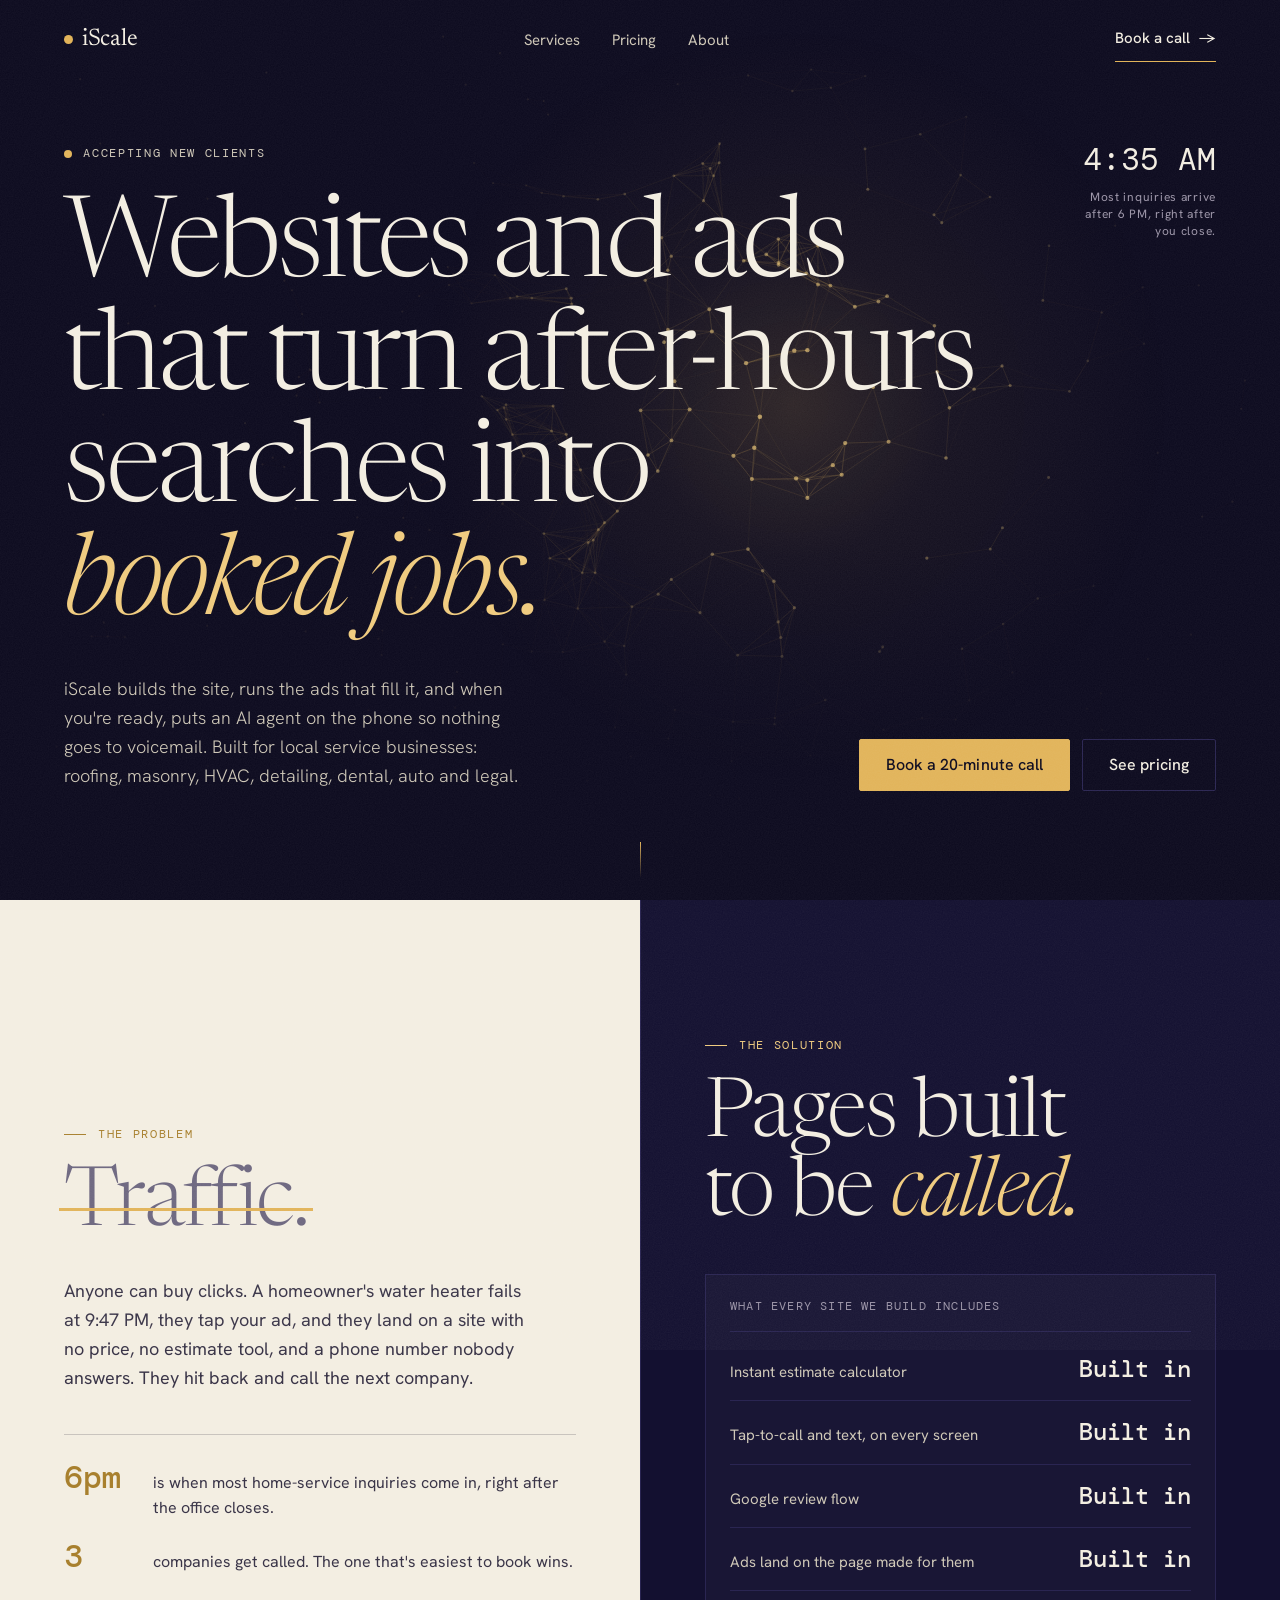
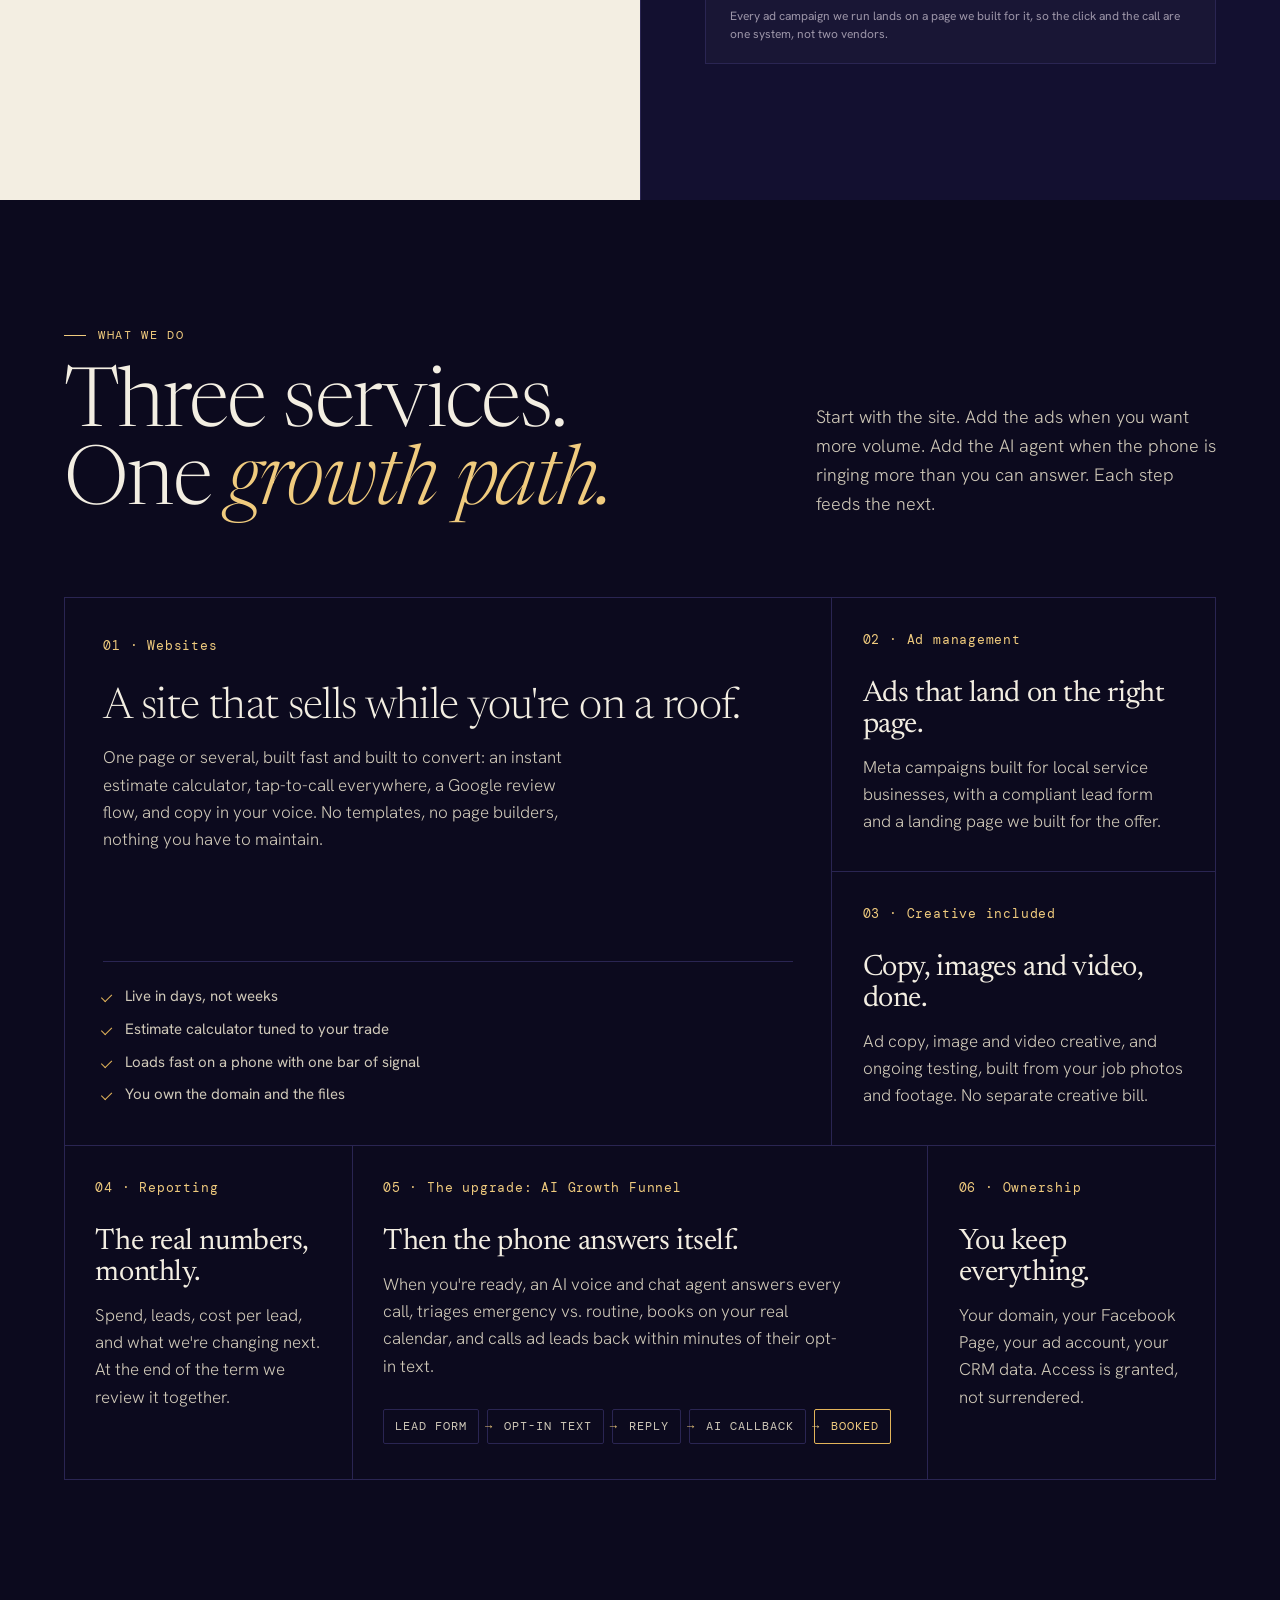
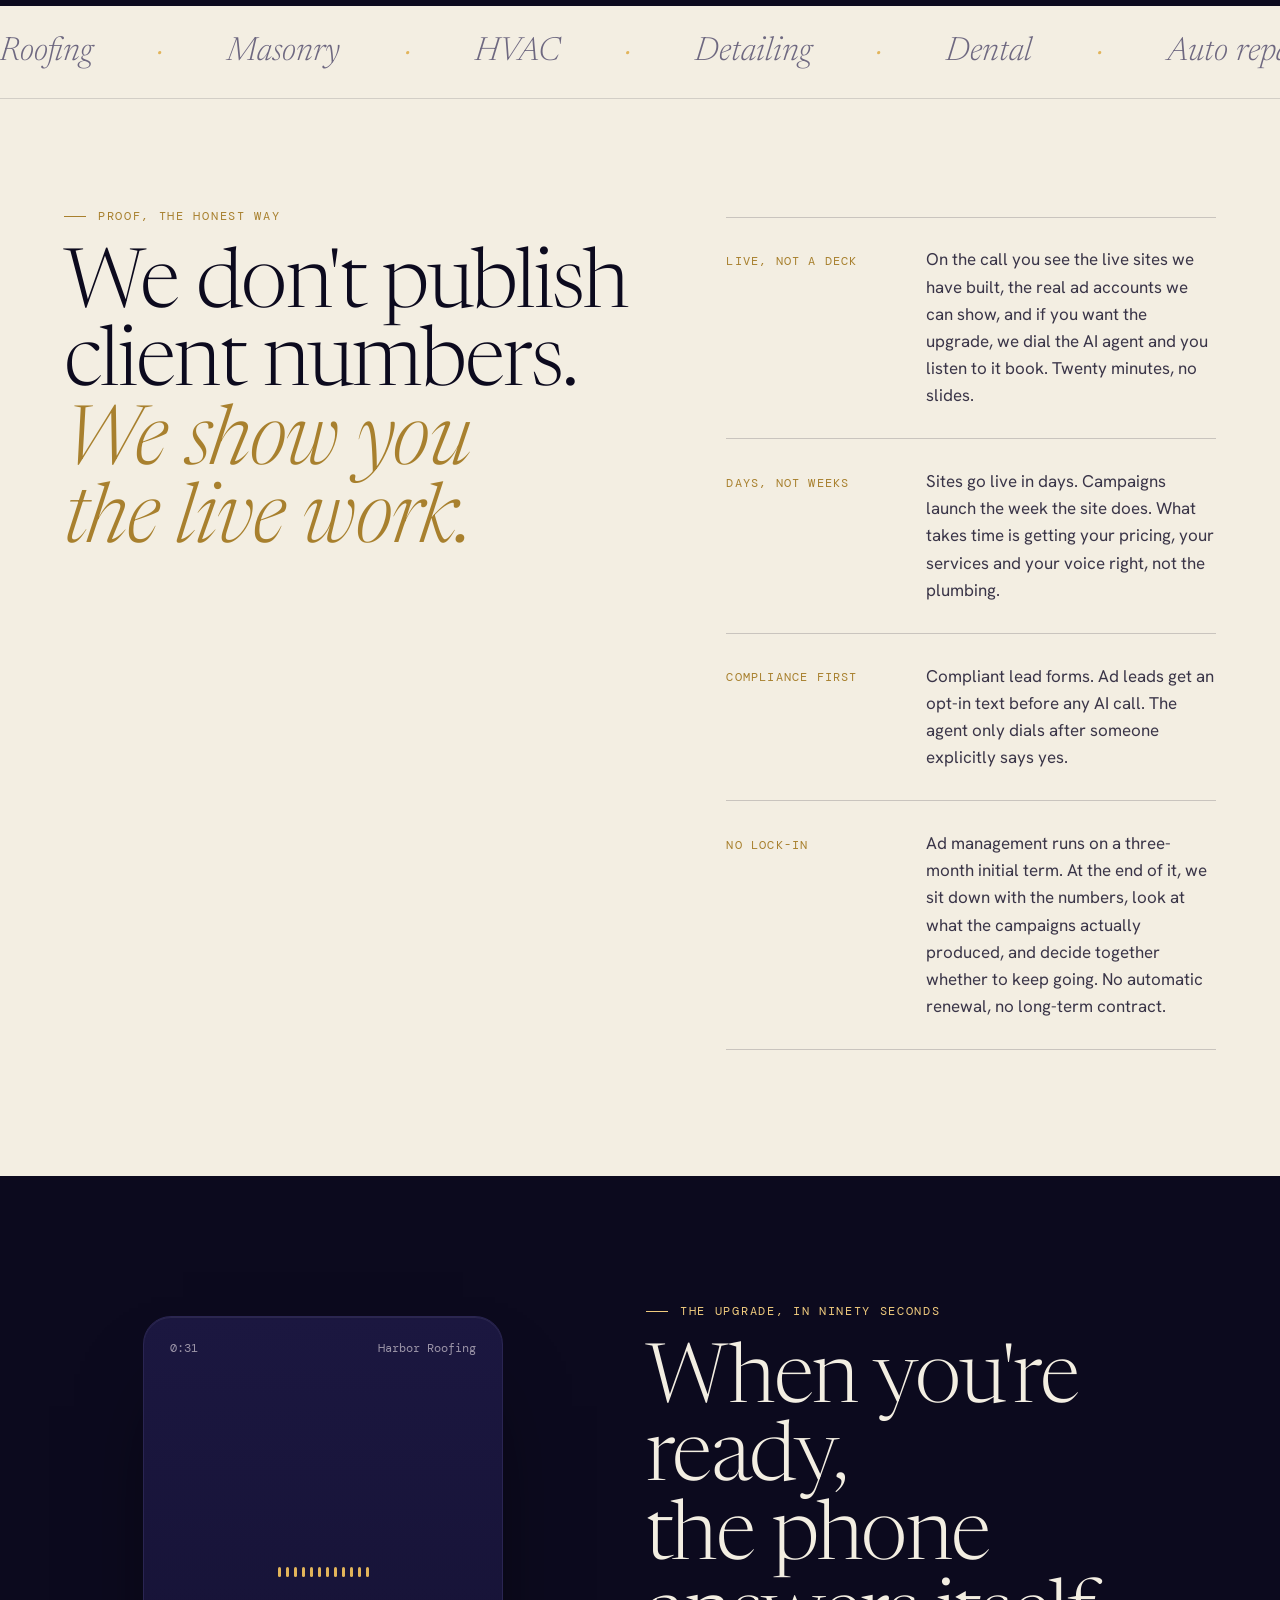
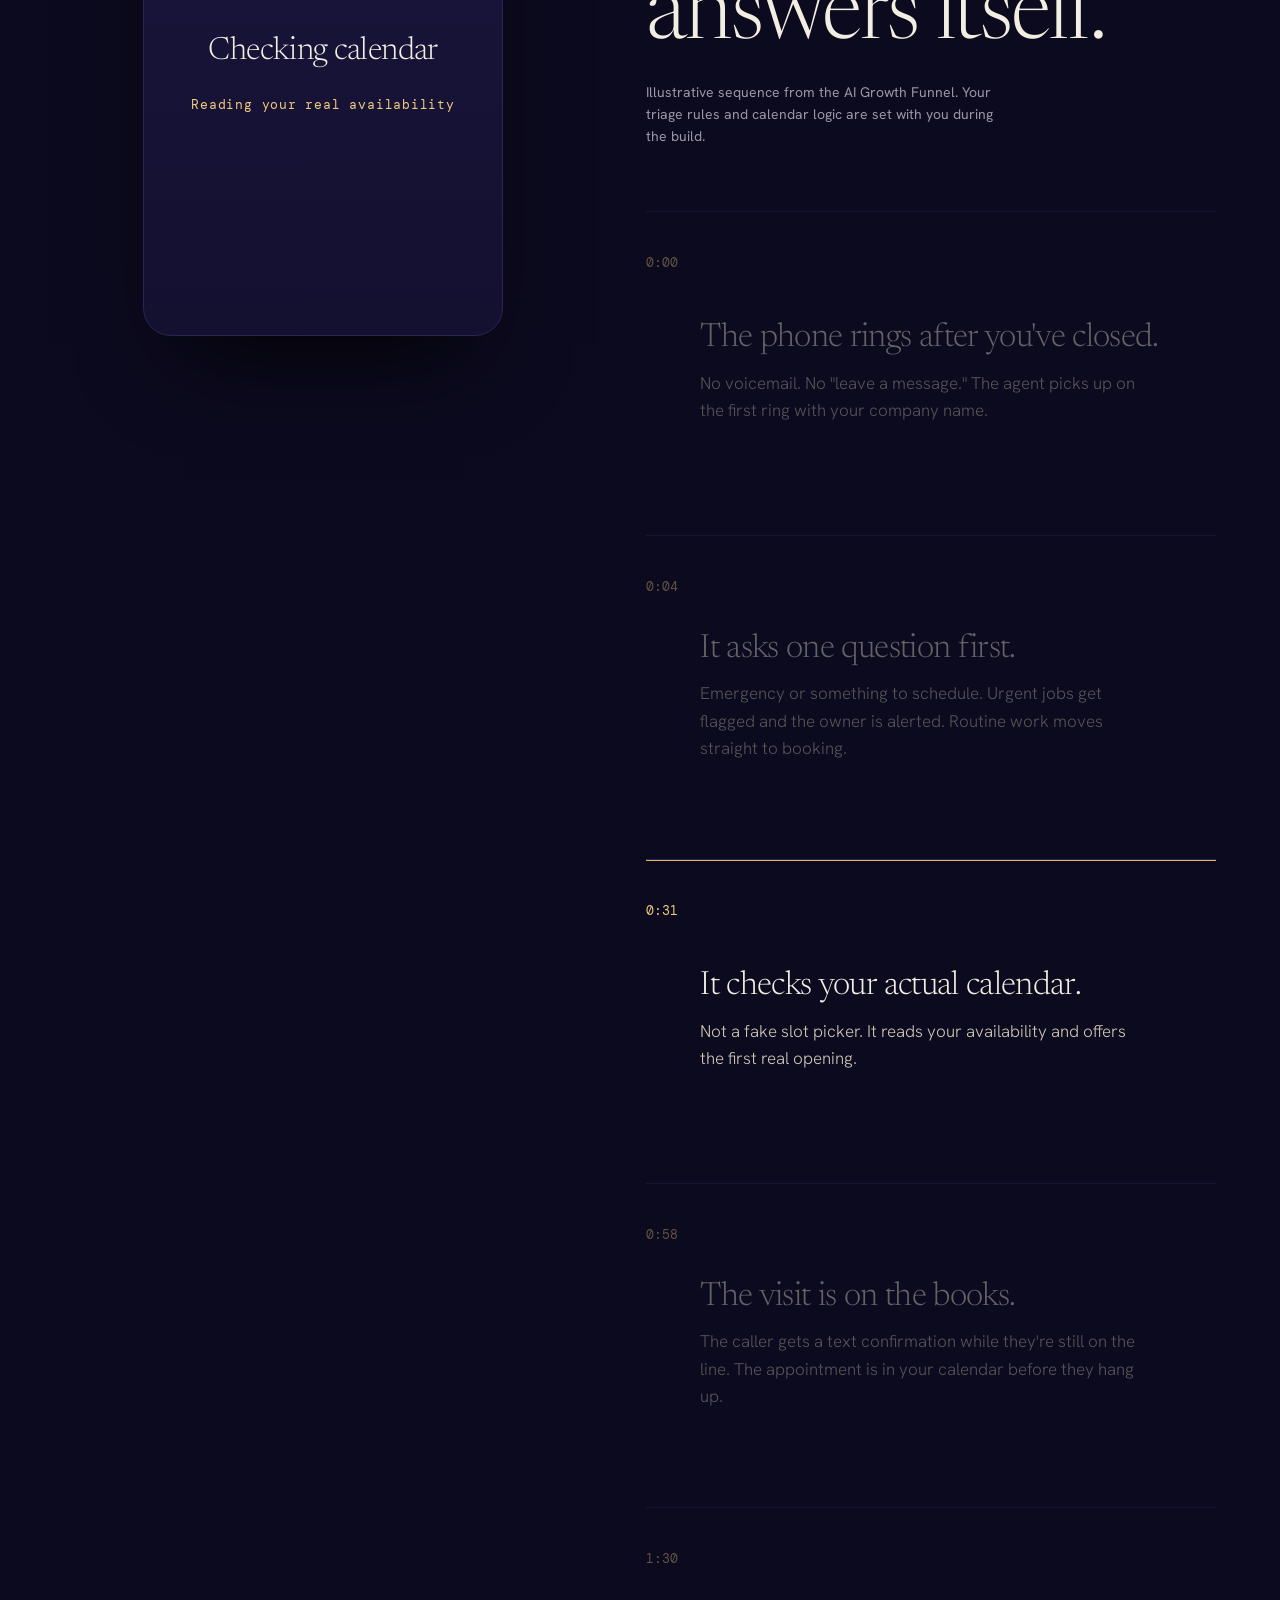
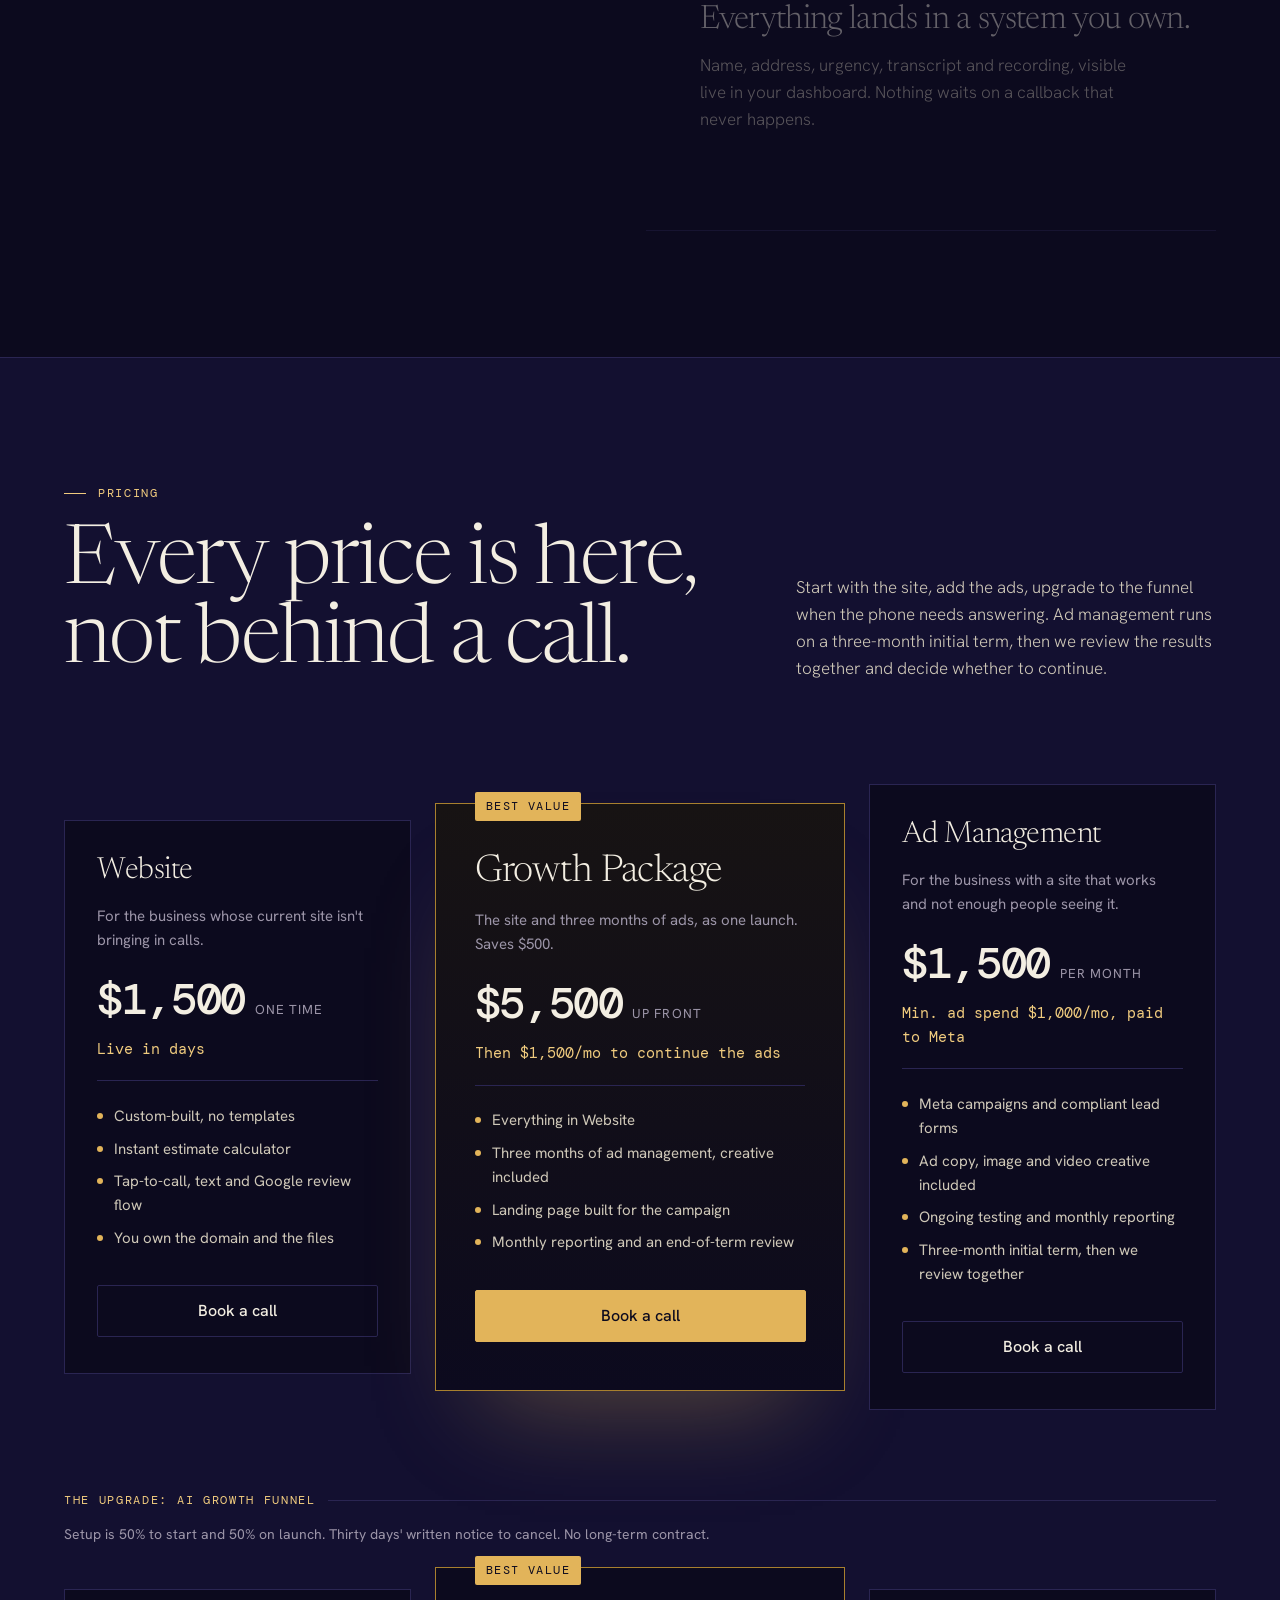
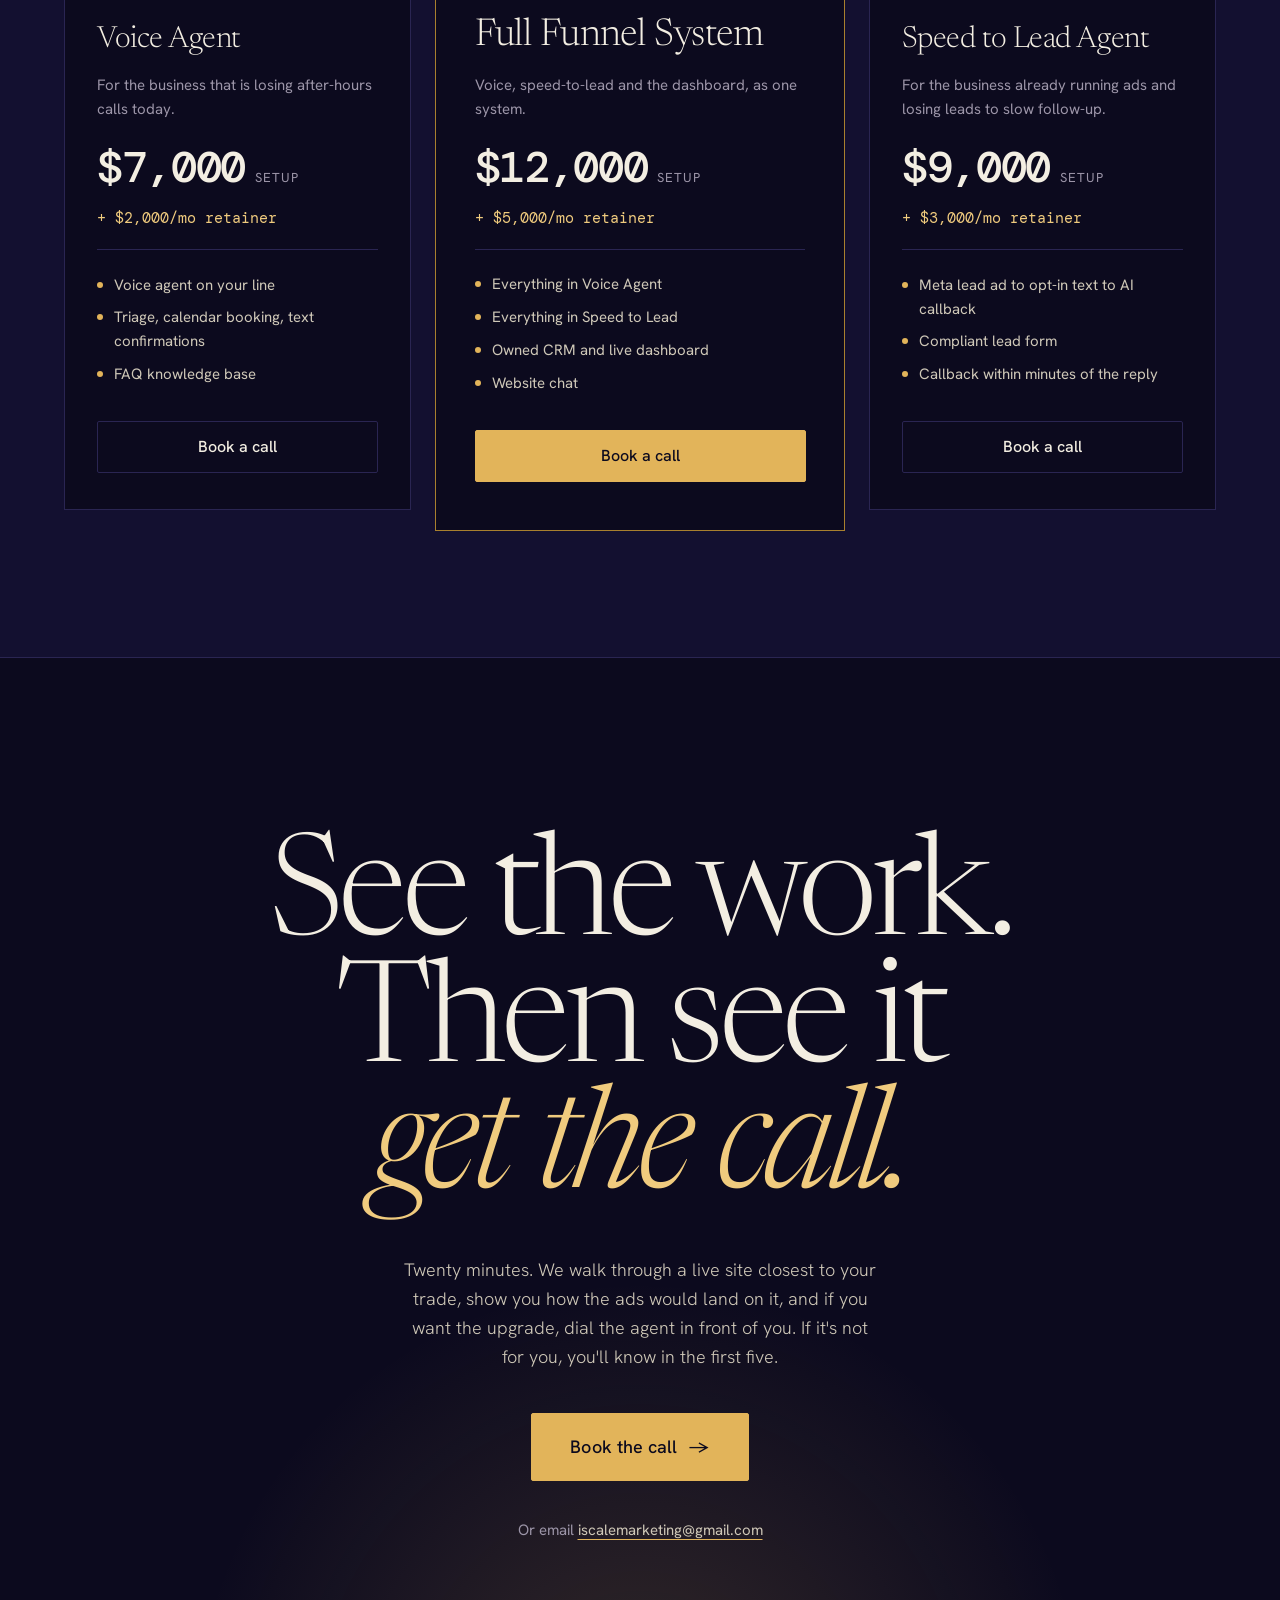
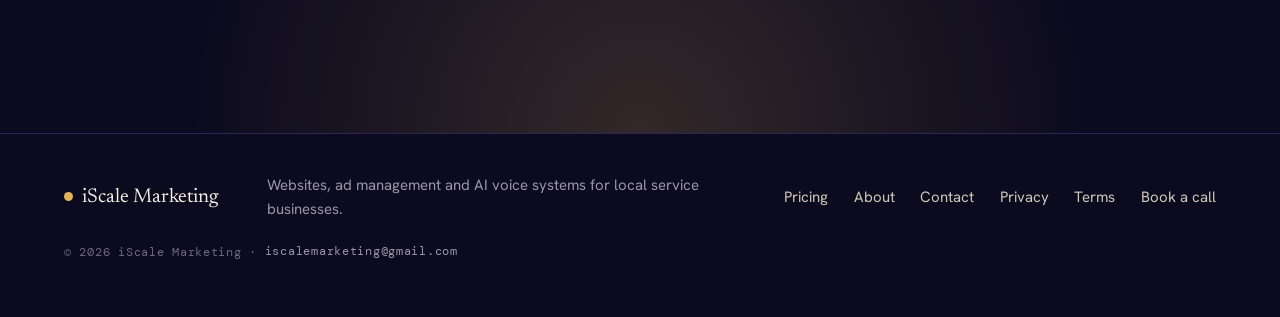
==== commit c6beb496: "New favicon and app icons: gold dot on indigo, matching the Royal Gold theme Co-Authored-By: Claude " ====
--- a/index.html
+++ b/index.html
@@ -20,9 +20,10 @@
   <meta property="og:image:width" content="1200">
   <meta property="og:image:height" content="630">
   <meta name="twitter:card" content="summary_large_image">
-  <link rel="icon" href="/favicon.ico" sizes="any">
-  <link rel="icon" type="image/png" sizes="32x32" href="/assets/favicon-32x32.png">
-  <link rel="apple-touch-icon" sizes="180x180" href="/assets/apple-touch-icon.png">
+  <link rel="icon" href="/favicon.ico?v=2" sizes="any">
+  <link rel="icon" type="image/png" sizes="16x16" href="/assets/favicon-16x16.png?v=2">
+  <link rel="icon" type="image/png" sizes="32x32" href="/assets/favicon-32x32.png?v=2">
+  <link rel="apple-touch-icon" sizes="180x180" href="/assets/apple-touch-icon.png?v=2">
   <link rel="manifest" href="/site.webmanifest">
   <script type="application/ld+json">
   {"@context":"https://schema.org","@type":"ProfessionalService","@id":"https://www.iscalemktg.com/#business","name":"iScale Marketing","url":"https://www.iscalemktg.com/","email":"iscalemarketing@gmail.com","image":"https://www.iscalemktg.com/assets/og-image.png","description":"Websites, ad management and AI voice systems for local service businesses.","areaServed":{"@type":"Country","name":"United States"},"hasOfferCatalog":{"@type":"OfferCatalog","name":"Services","itemListElement":[{"@type":"Offer","itemOffered":{"@type":"Service","name":"Website design"}},{"@type":"Offer","itemOffered":{"@type":"Service","name":"Meta ad management"}},{"@type":"Offer","itemOffered":{"@type":"Service","name":"AI voice and chat agent"}}]}}
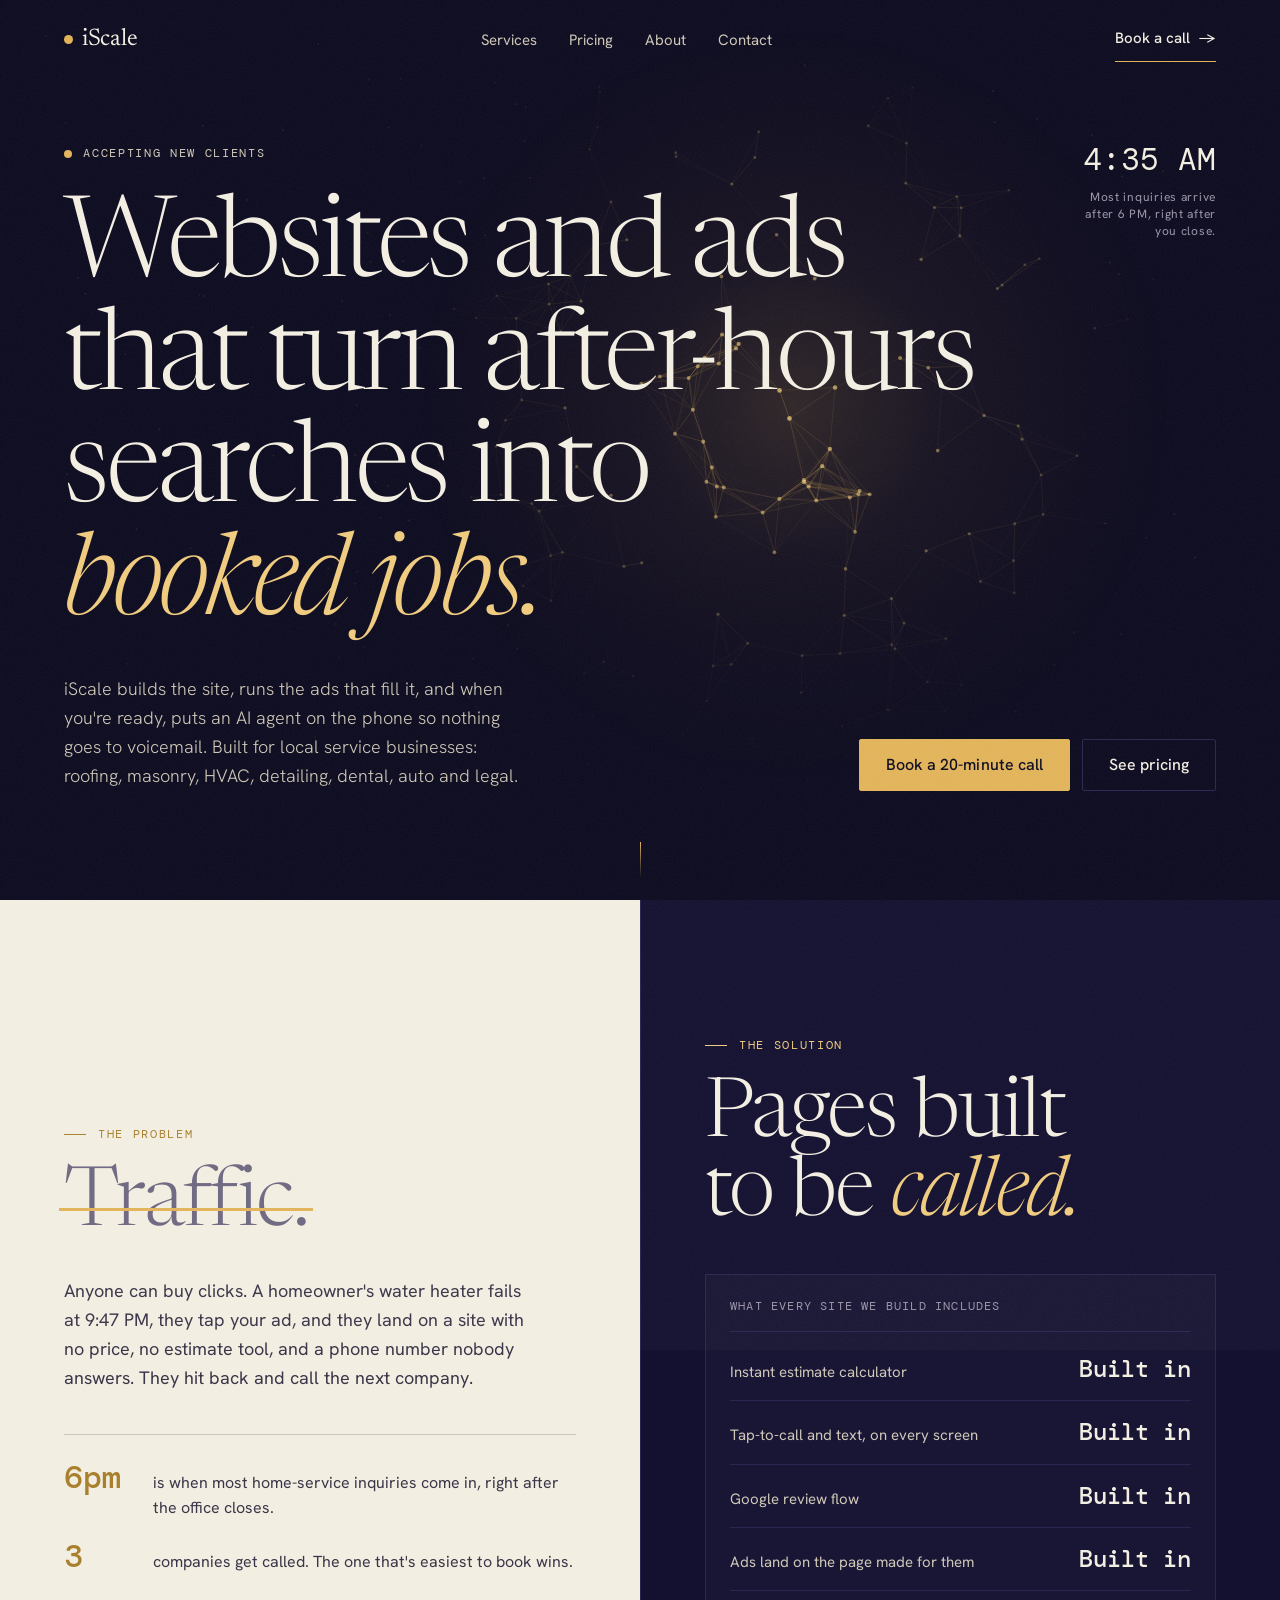
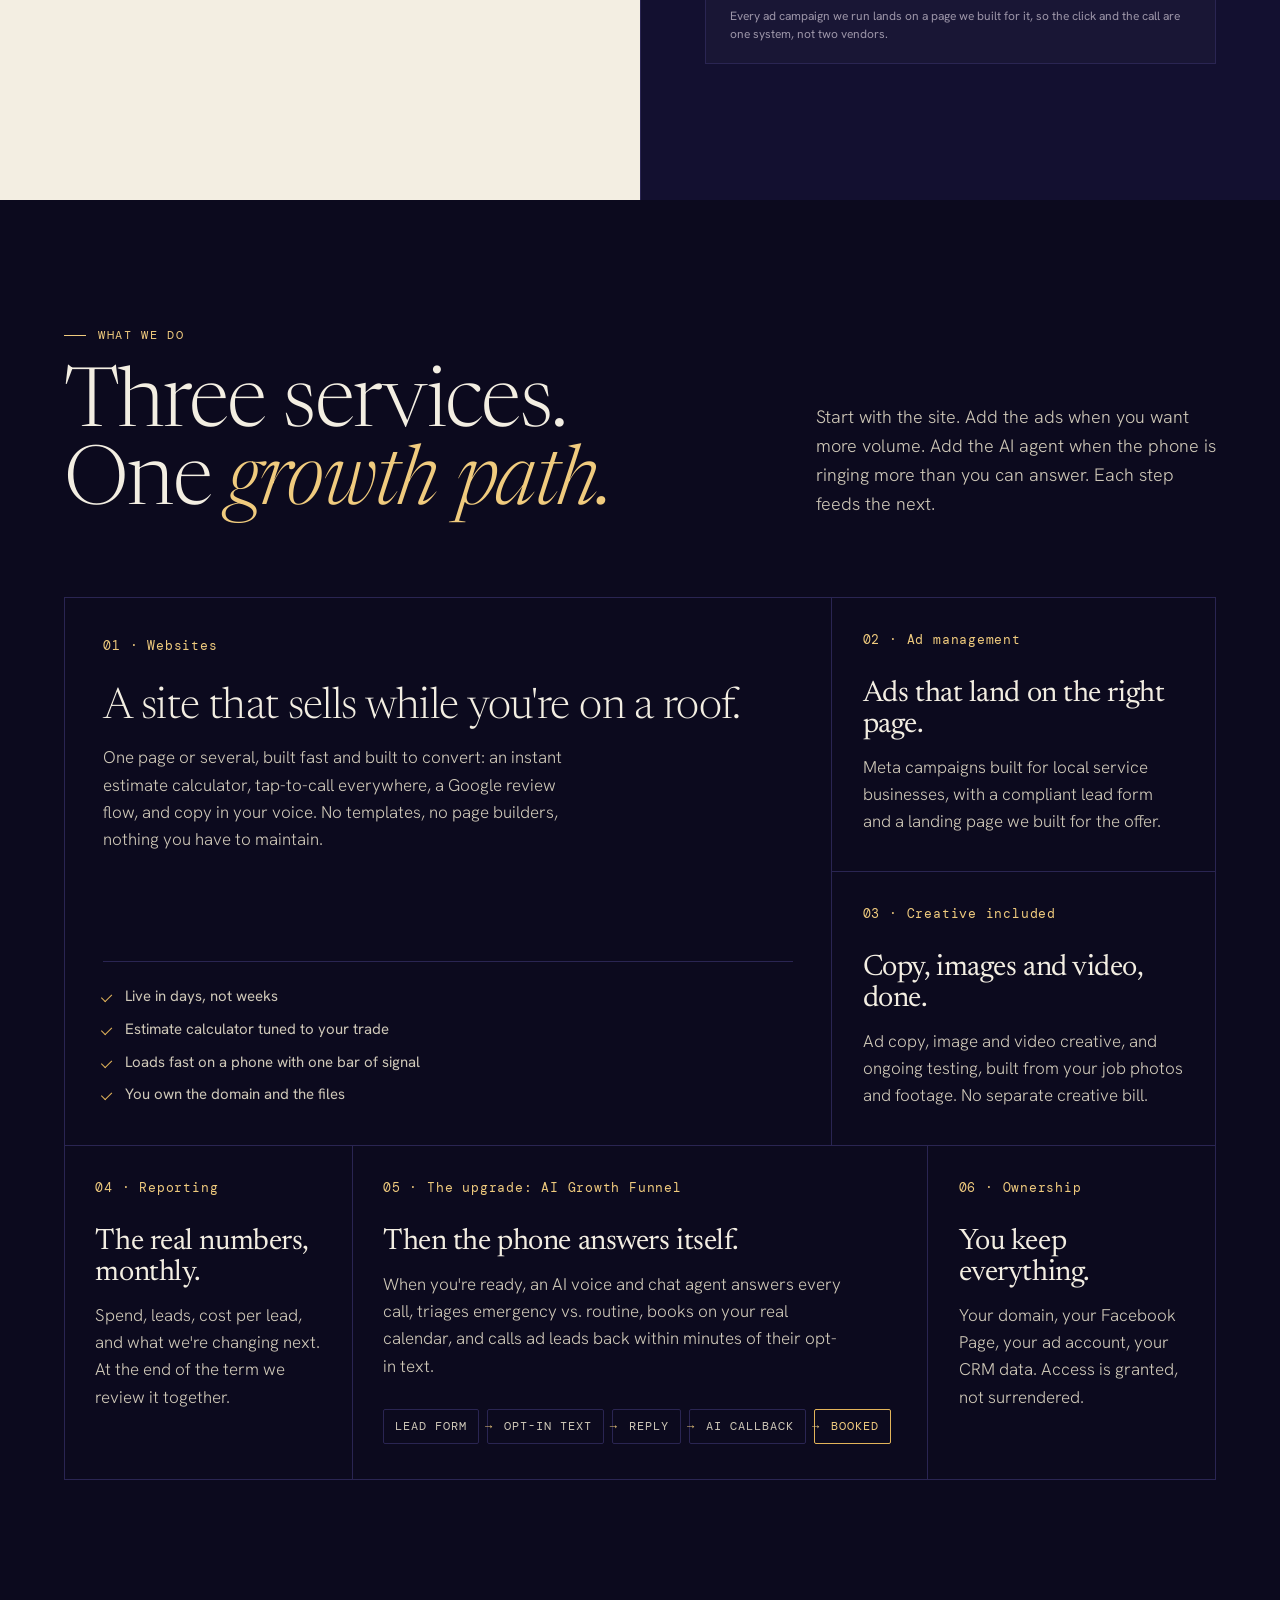
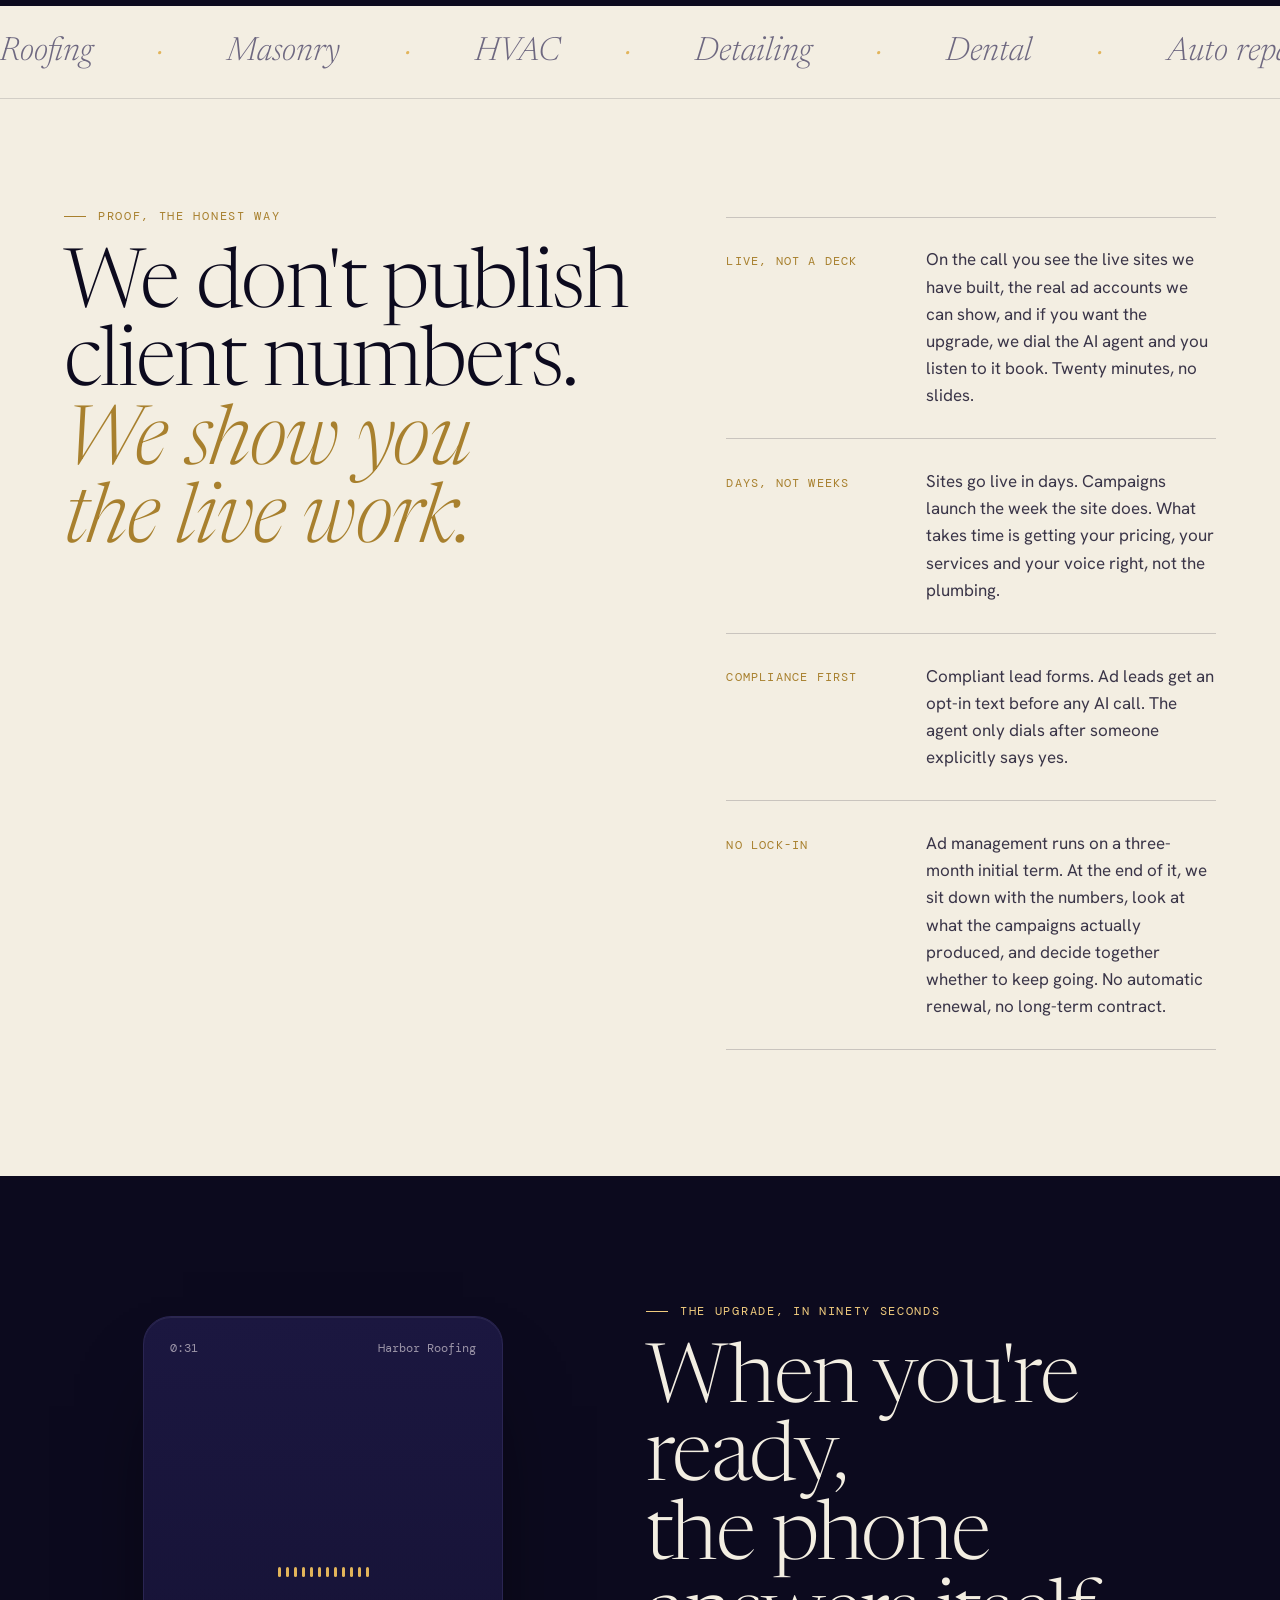
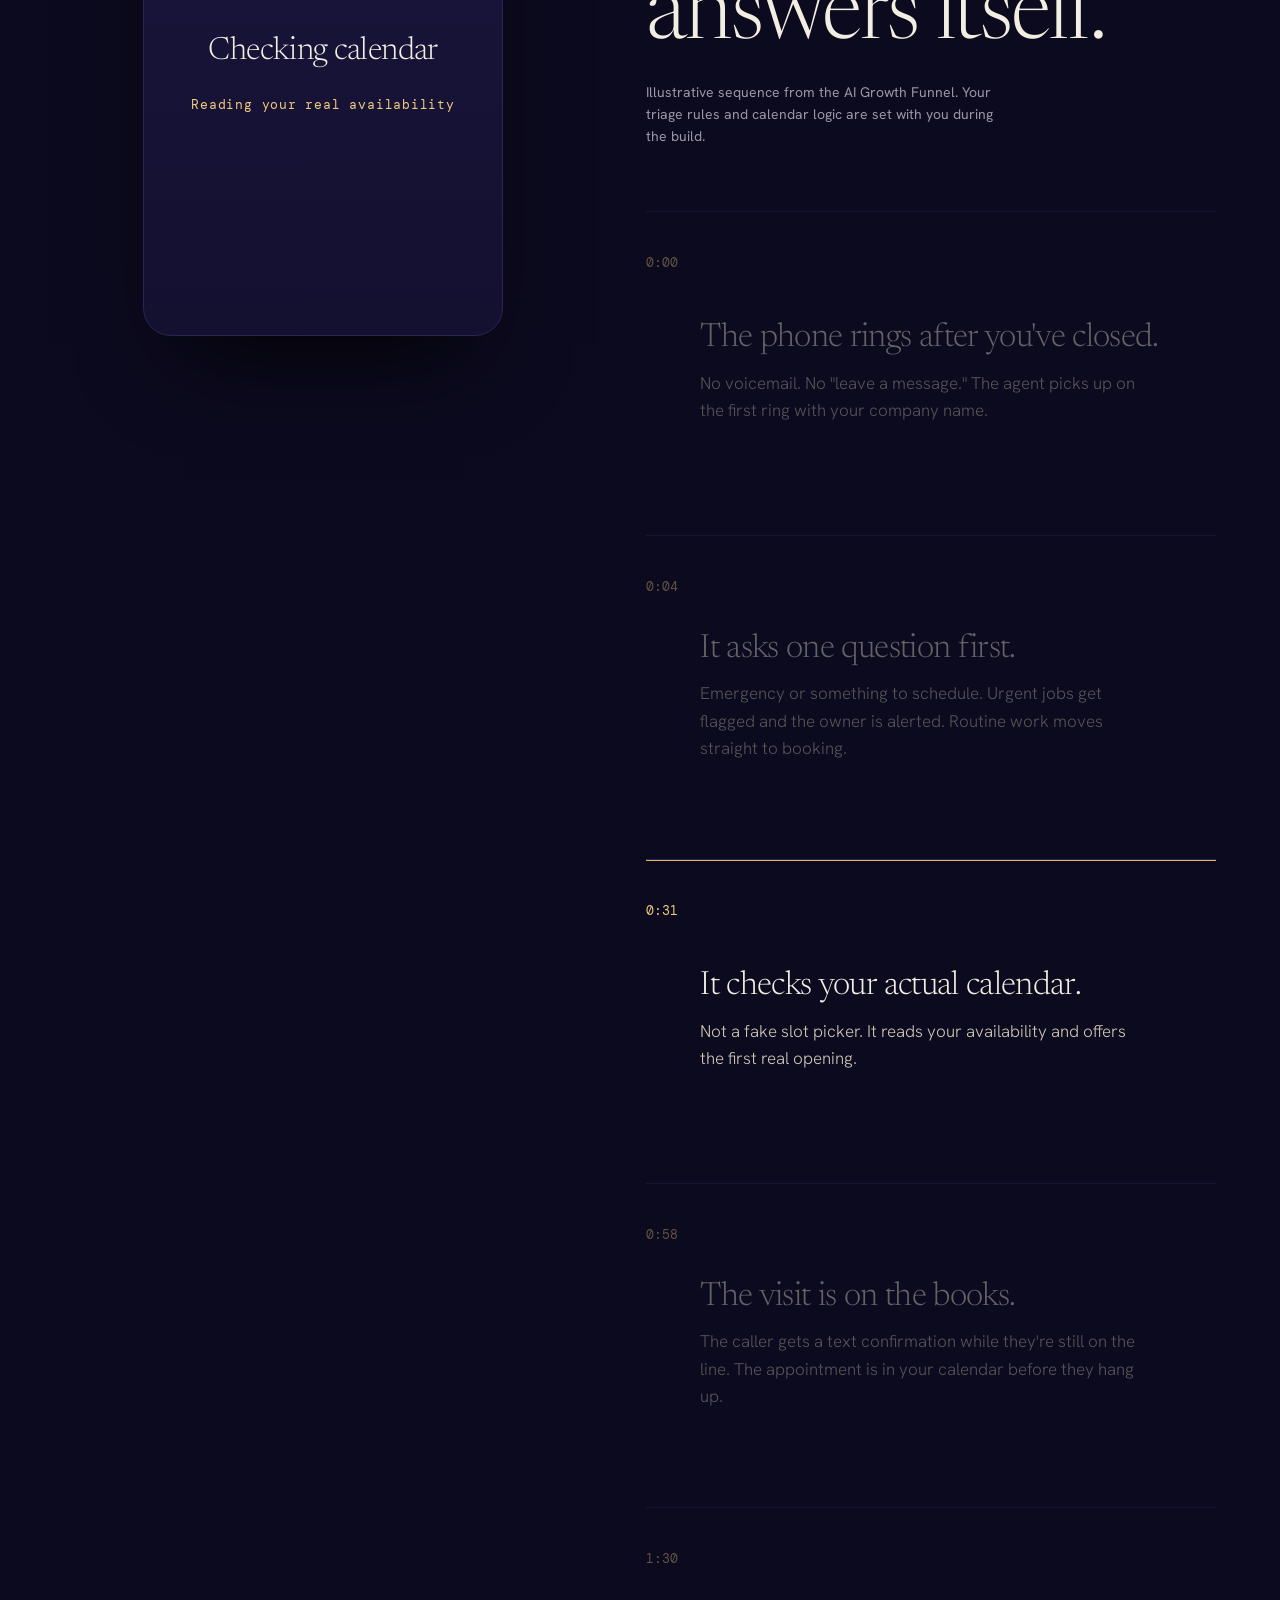
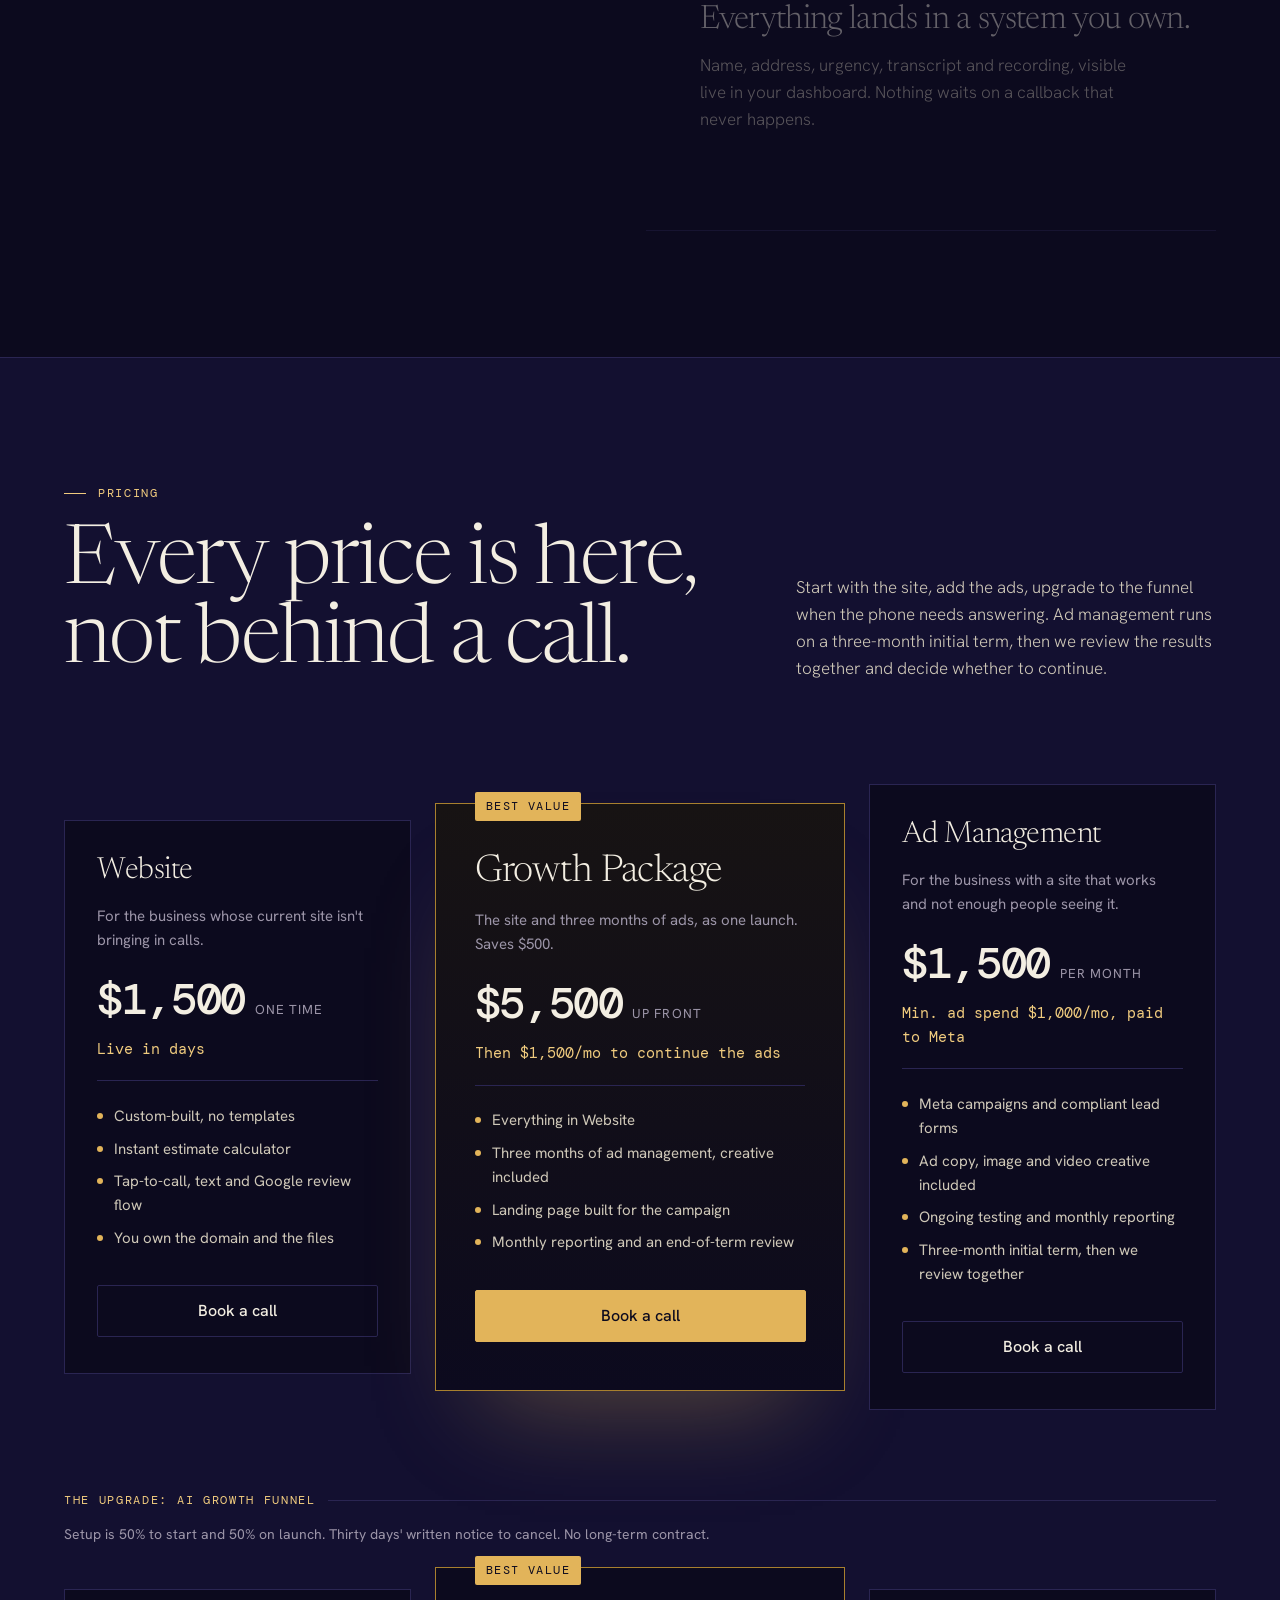
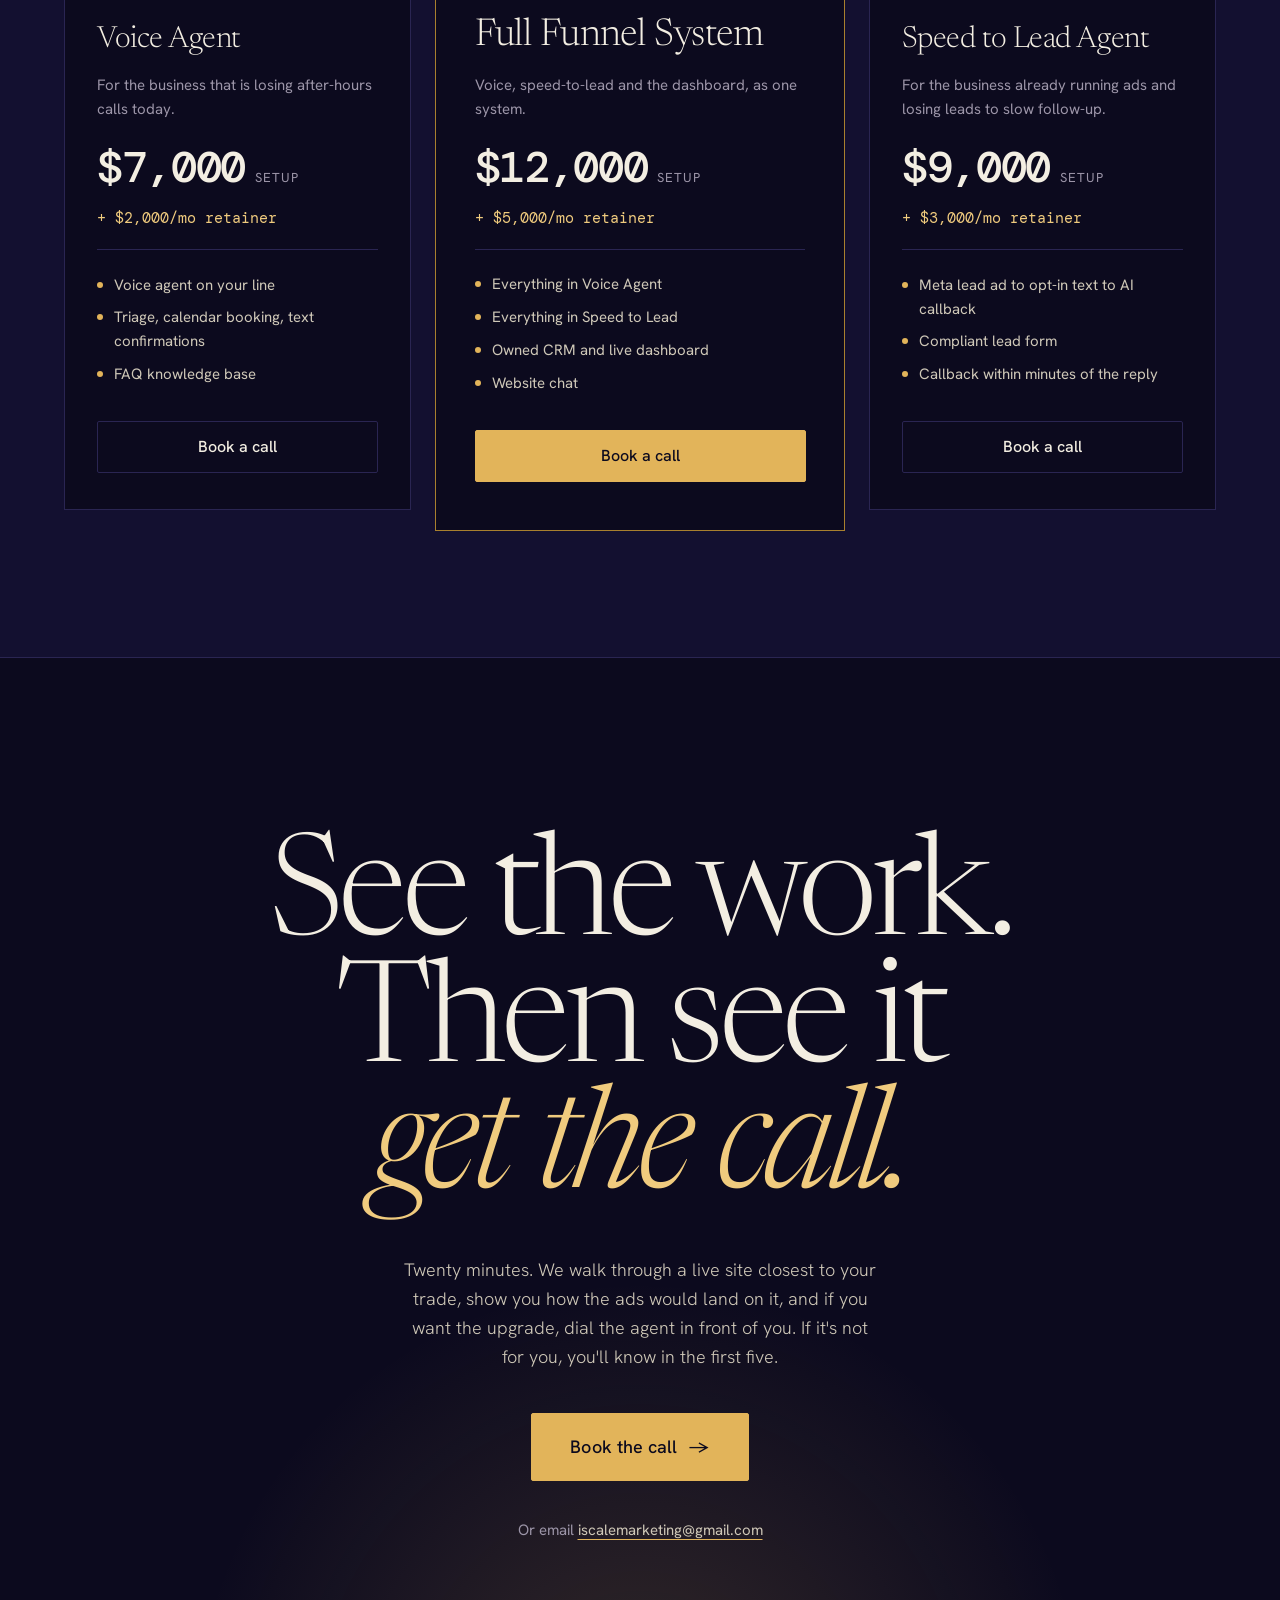
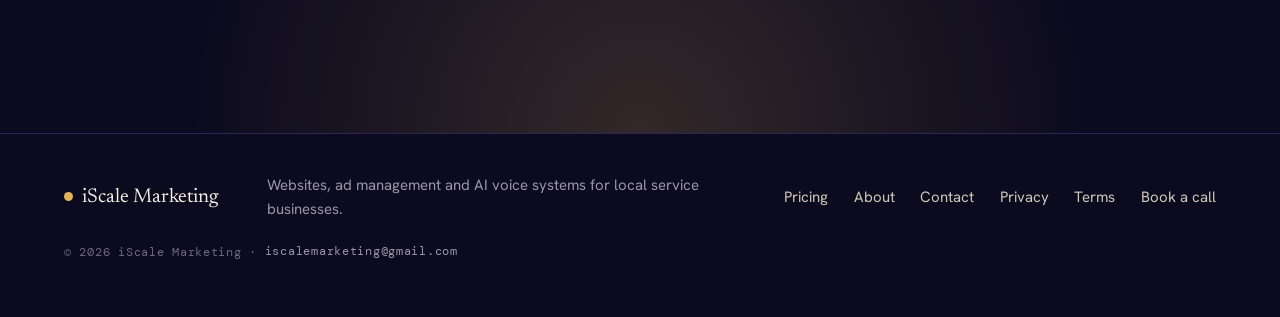
==== commit 712b4e6b: "Add Contact link to the homepage menu Co-Authored-By: Claude Sonnet 5.5 <noreply@anthropic.com>" ====
--- a/index.html
+++ b/index.html
@@ -41,6 +41,7 @@
       <a href="#system">Services</a>
       <a href="pricing.html">Pricing</a>
       <a href="about.html">About</a>
+      <a href="contact.html">Contact</a>
     </nav>
     <a class="nav__cta" href="https://cal.com/israel-colburn-y2vr3o/iscale-intro-call" target="_blank" rel="noopener">Book a call<span aria-hidden="true">&nbsp;&rarr;</span></a>
   </header>
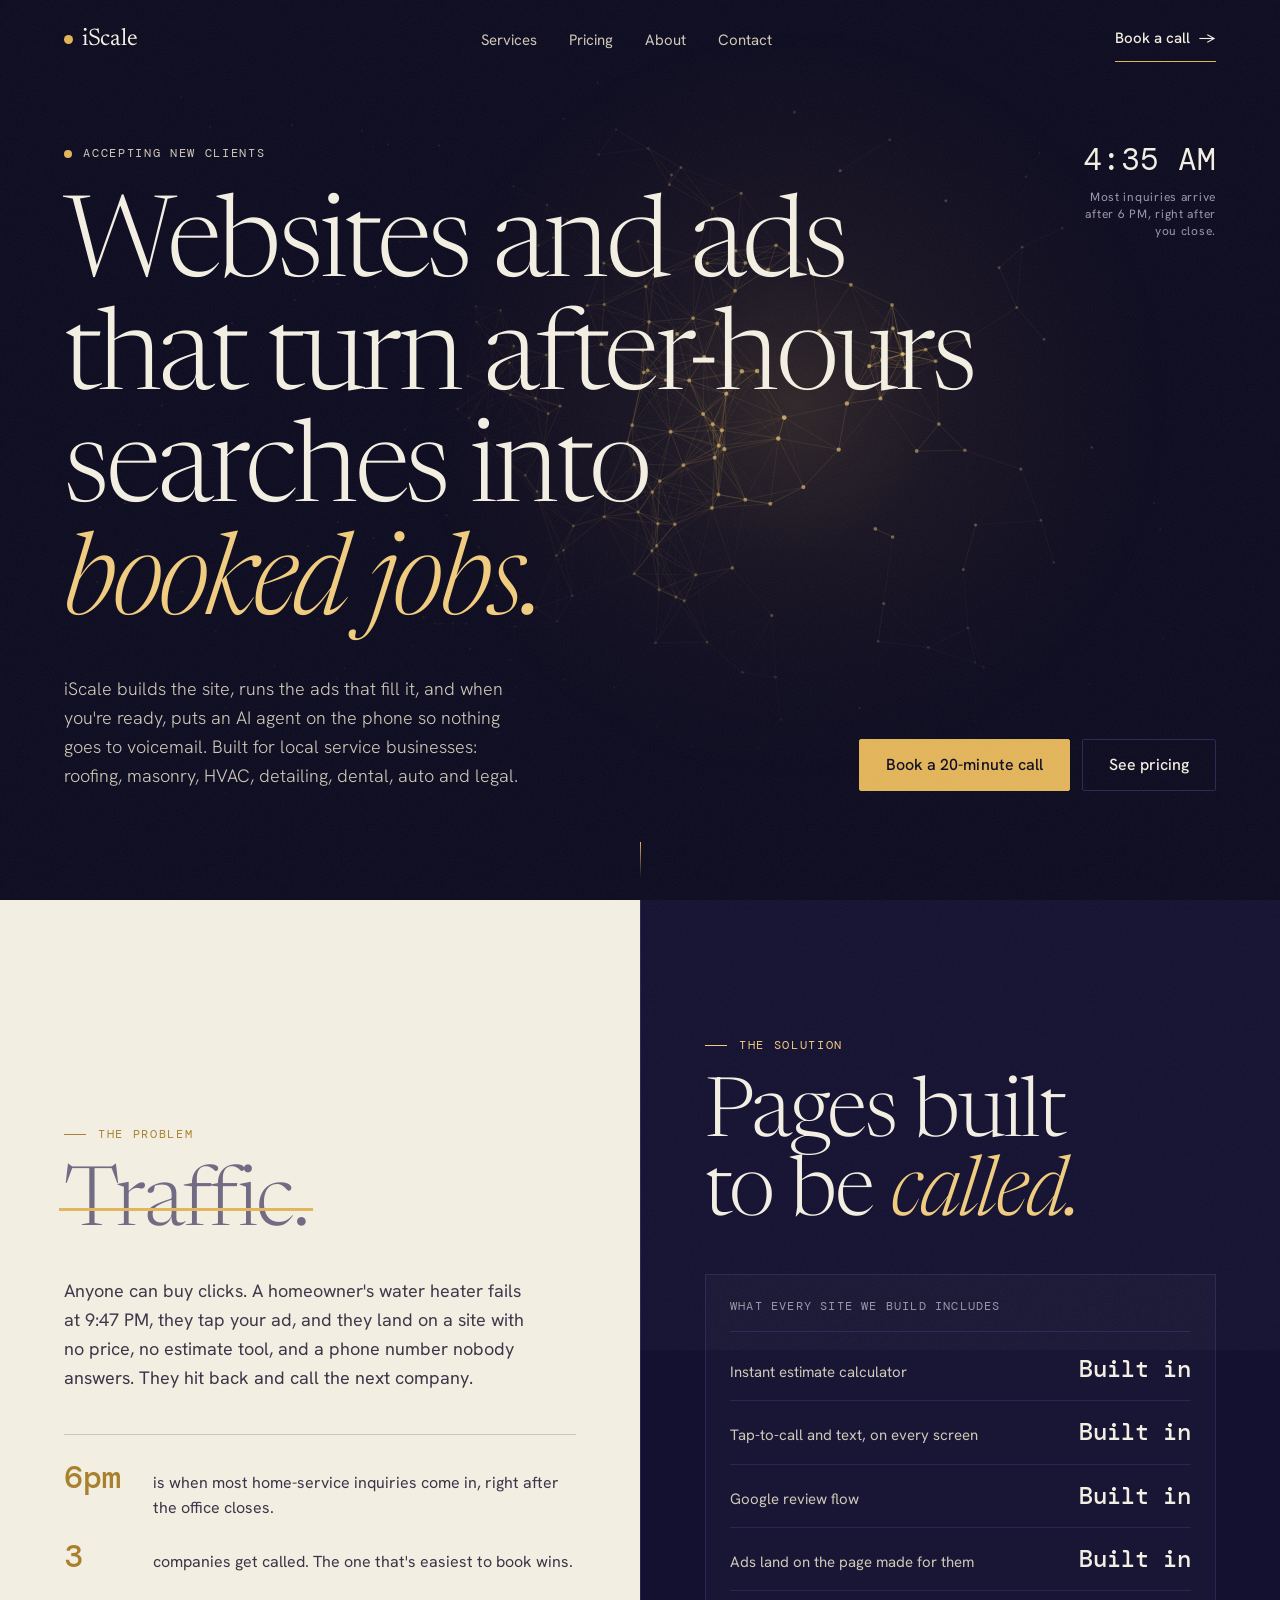
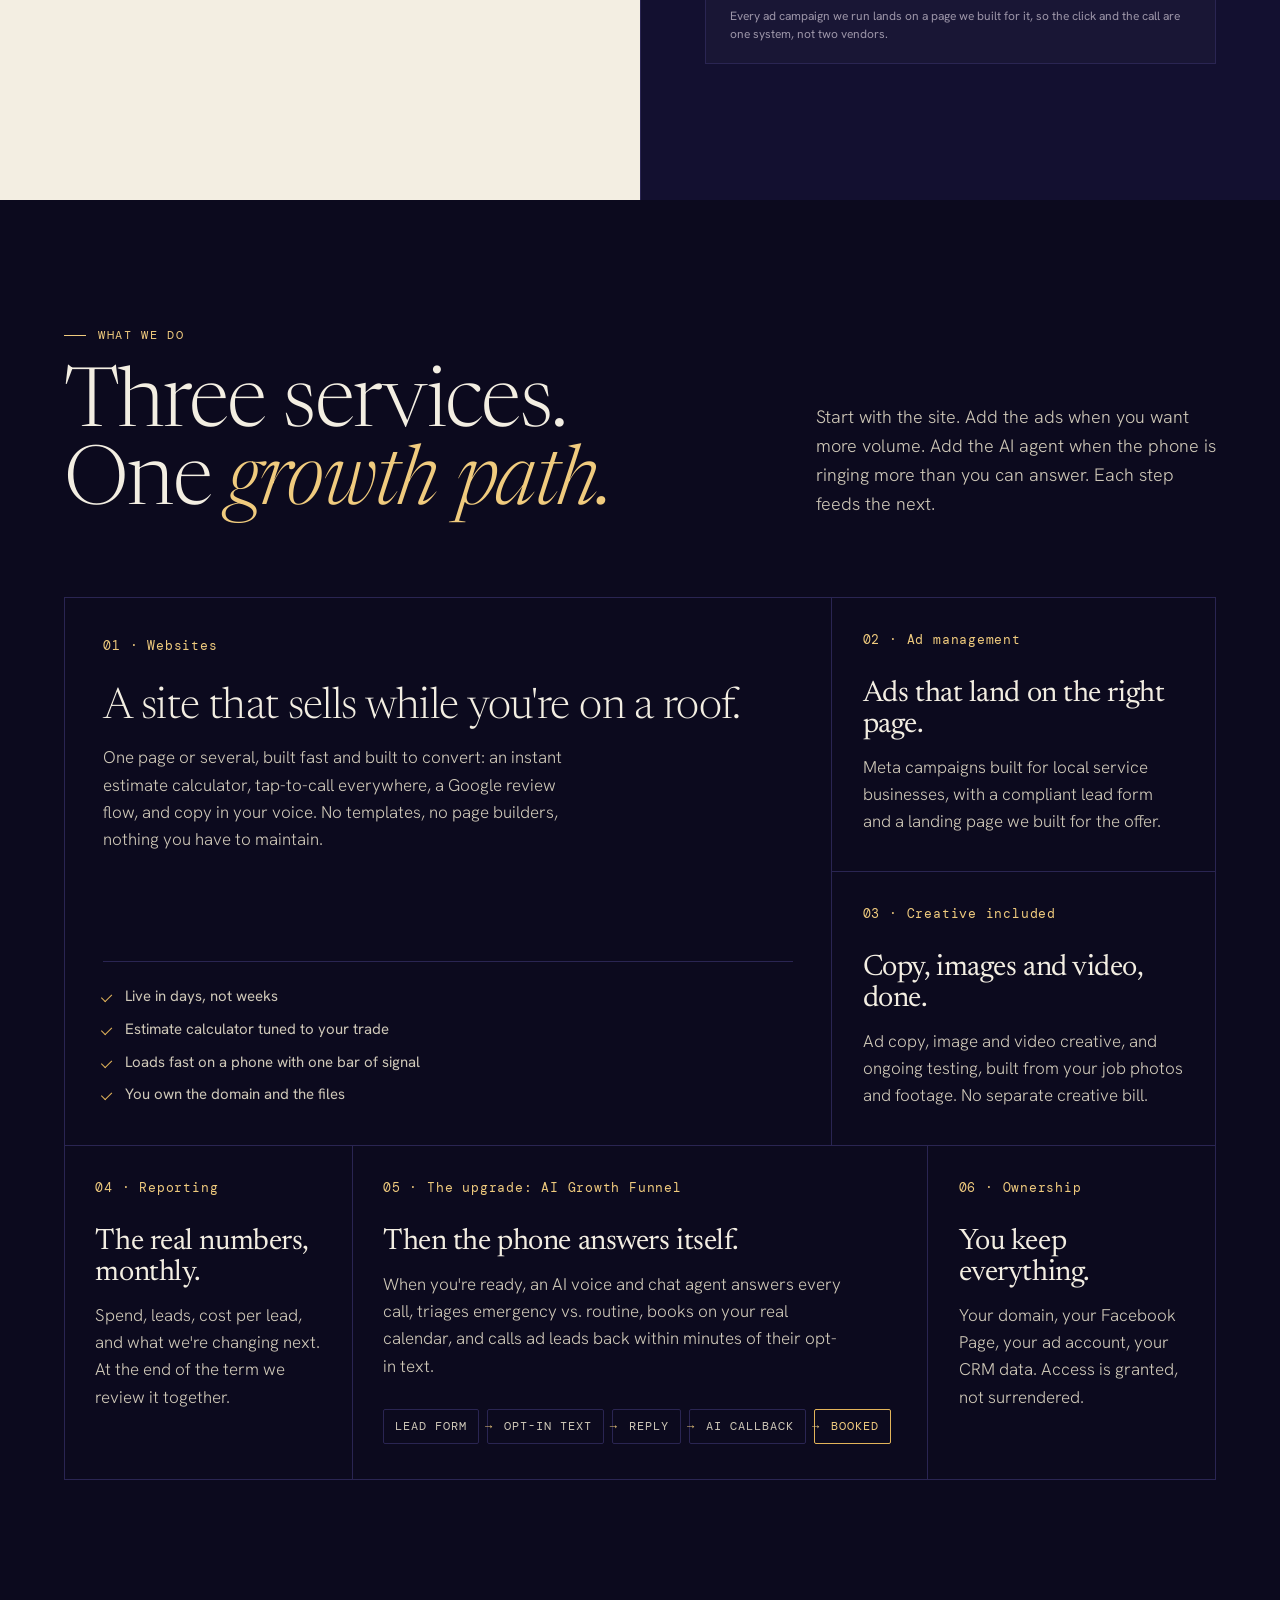
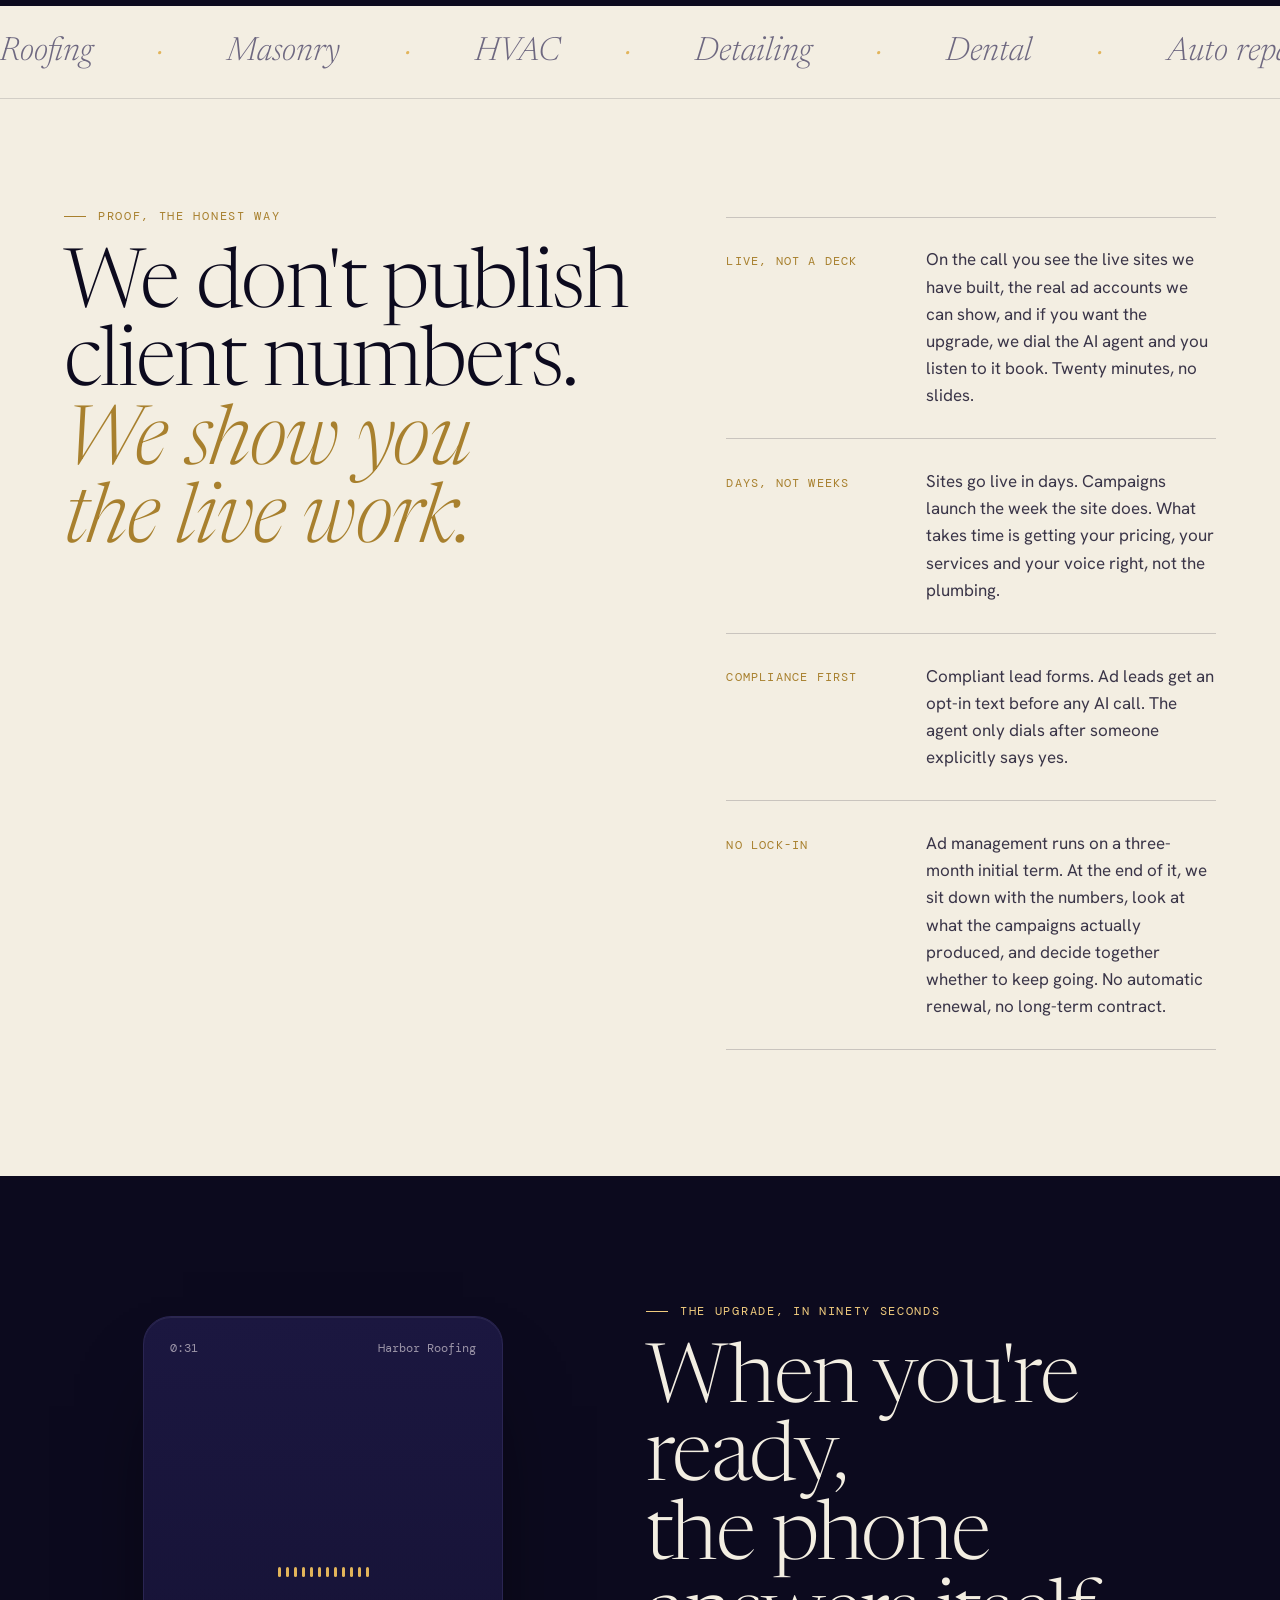
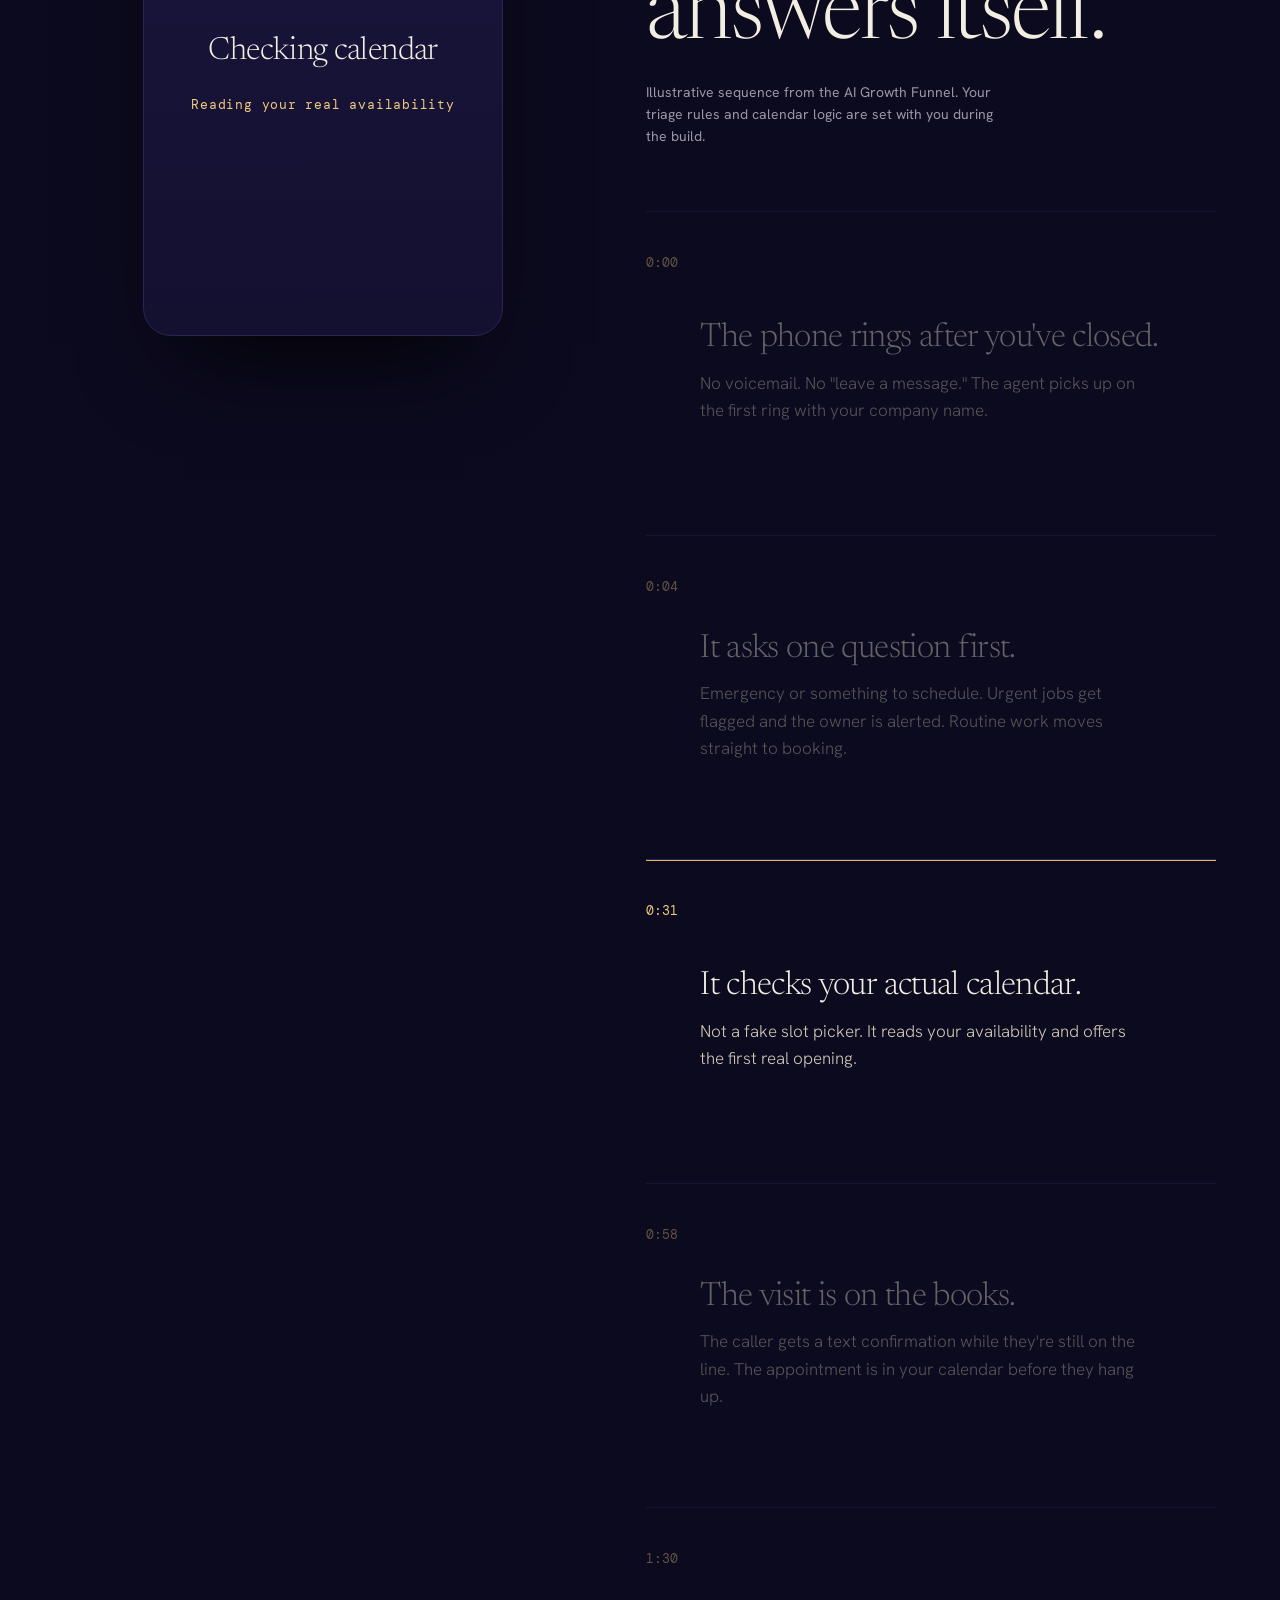
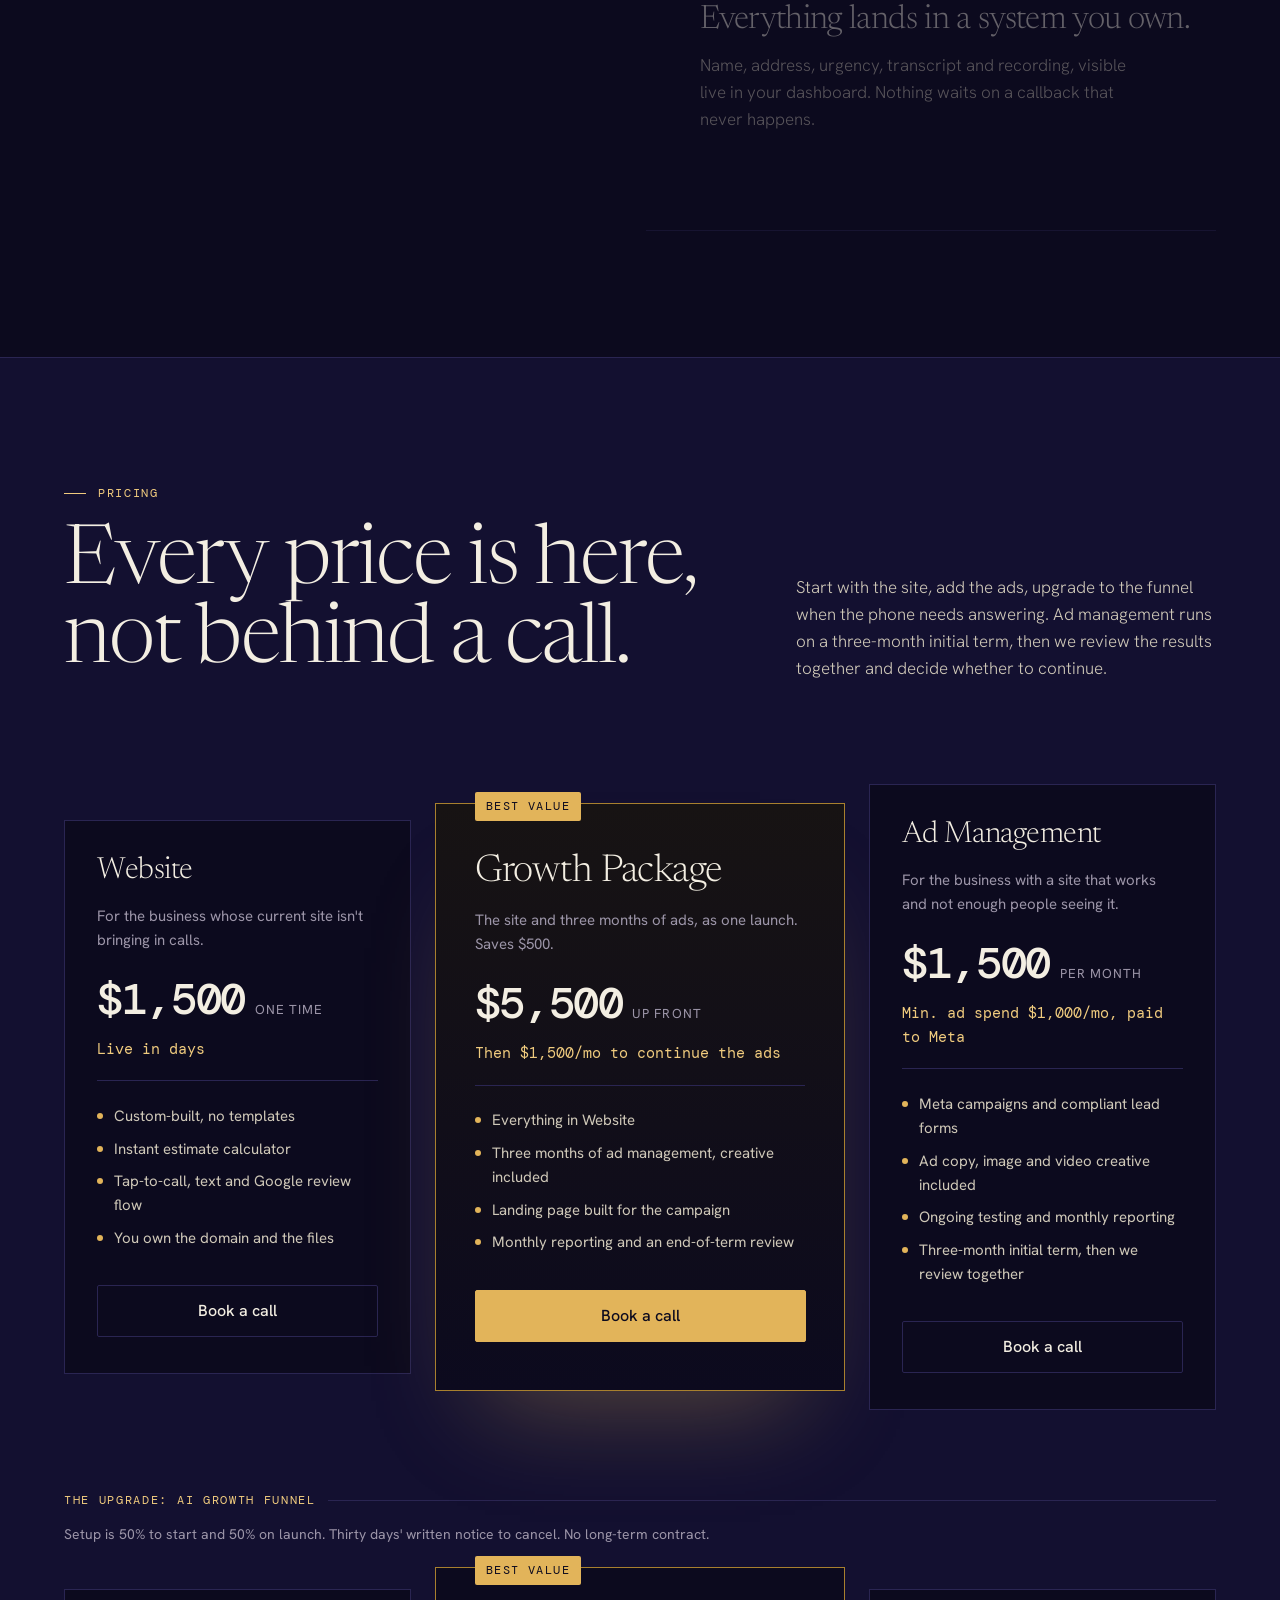
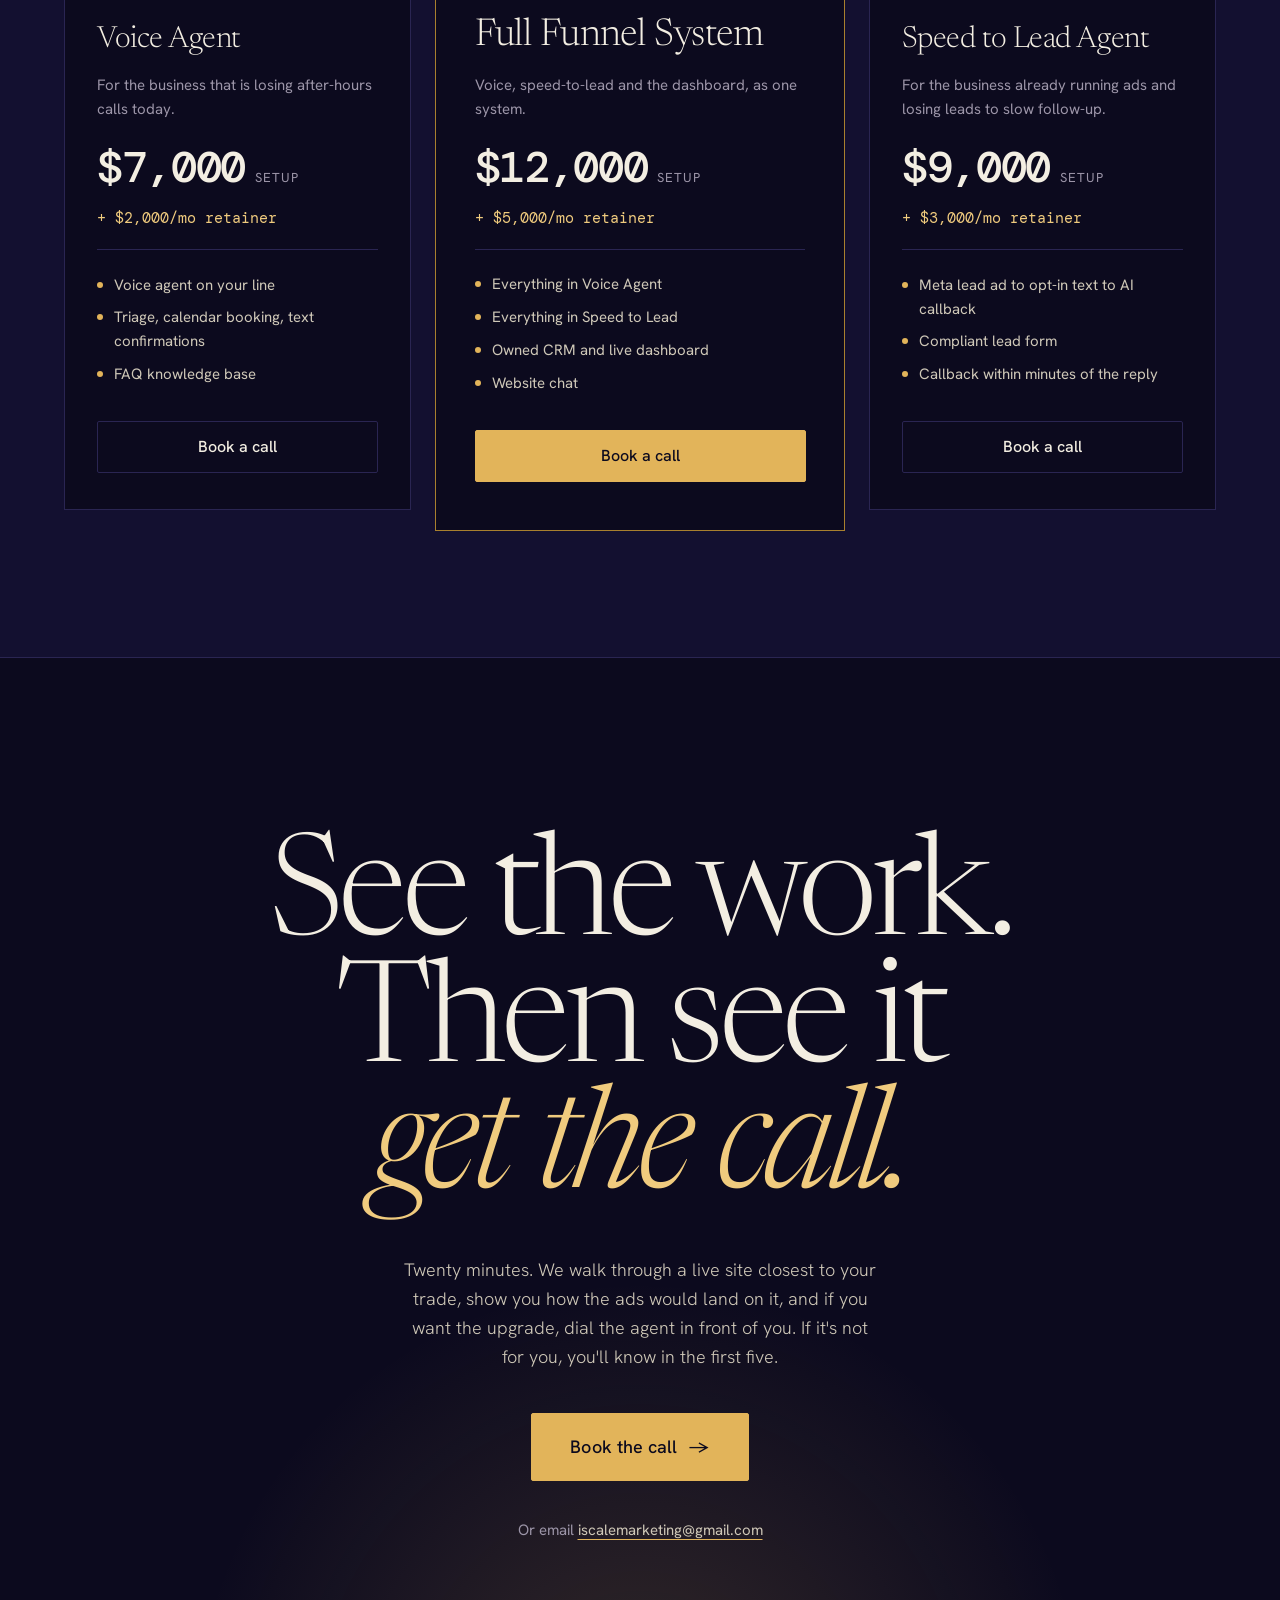
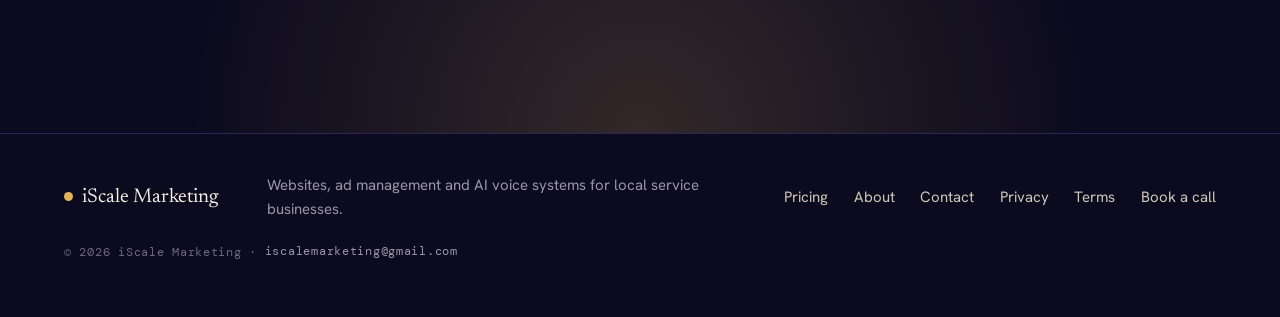
==== commit a762461c: "Add a tap-open mobile menu to every page Co-Authored-By: Claude Sonnet 5.5 <noreply@anthropic.com>" ====
--- a/index.html
+++ b/index.html
@@ -28,7 +28,7 @@
   <script type="application/ld+json">
   {"@context":"https://schema.org","@type":"ProfessionalService","@id":"https://www.iscalemktg.com/#business","name":"iScale Marketing","url":"https://www.iscalemktg.com/","email":"iscalemarketing@gmail.com","image":"https://www.iscalemktg.com/assets/og-image.png","description":"Websites, ad management and AI voice systems for local service businesses.","areaServed":{"@type":"Country","name":"United States"},"hasOfferCatalog":{"@type":"OfferCatalog","name":"Services","itemListElement":[{"@type":"Offer","itemOffered":{"@type":"Service","name":"Website design"}},{"@type":"Offer","itemOffered":{"@type":"Service","name":"Meta ad management"}},{"@type":"Offer","itemOffered":{"@type":"Service","name":"AI voice and chat agent"}}]}}
   </script>
-  <link rel="stylesheet" href="home/styles.css?v=16">
+  <link rel="stylesheet" href="home/styles.css?v=19">
 </head>
 <body>
   <a class="skip" href="#main">Skip to content</a>
@@ -44,7 +44,16 @@
       <a href="contact.html">Contact</a>
     </nav>
     <a class="nav__cta" href="https://cal.com/israel-colburn-y2vr3o/iscale-intro-call" target="_blank" rel="noopener">Book a call<span aria-hidden="true">&nbsp;&rarr;</span></a>
+    <button class="menu-btn" type="button" aria-expanded="false" aria-controls="mmenu" data-menu><span></span><span></span><span class="sr">Menu</span></button>
   </header>
+  <div class="mmenu" id="mmenu" hidden>
+    <a href="#system">Services</a>
+    <a href="pricing.html">Pricing</a>
+    <a href="about.html">About</a>
+    <a href="contact.html">Contact</a>
+    <a class="btn btn--copper" href="https://cal.com/israel-colburn-y2vr3o/iscale-intro-call" target="_blank" rel="noopener">Book a 20-minute call</a>
+    <a class="mmenu__mail" href="mailto:iscalemarketing@gmail.com">iscalemarketing@gmail.com</a>
+  </div>
 
   <main id="main">
 
@@ -381,6 +390,6 @@
     <p class="foot__copy mono">&copy; <span data-year>2026</span> iScale Marketing &middot; <a href="mailto:iscalemarketing@gmail.com">iscalemarketing@gmail.com</a></p>
   </footer>
 
-  <script src="home/main.js?v=5" defer></script>
+  <script src="home/main.js?v=6" defer></script>
 </body>
 </html>
--- a/home/styles.css
+++ b/home/styles.css
@@ -367,3 +367,24 @@
   .transcript__lines p.is-wait { opacity: 1; transform: none; }
   .step { opacity: 1; }
 }
+
+/* Mobile menu */
+.menu-btn .sr { position: absolute; width: 1px; height: 1px; overflow: hidden; clip: rect(0 0 0 0); white-space: nowrap; }
+.menu-btn { display: none; }
+.mmenu { display: none; }
+@media (max-width: 760px) {
+  .nav { gap: .75rem; }
+  .nav__cta { margin-left: auto; }
+  .menu-btn { display: grid; place-items: center; place-content: center; gap: 5px; width: 48px; height: 48px; padding: 0; background: transparent; border: 1px solid var(--ink-line); border-radius: 2px; cursor: pointer; flex: none; }
+  .menu-btn span:not(.sr) { width: 20px; height: 1.5px; background: var(--bone); display: block; transition: transform .25s var(--ease), opacity .2s; }
+  .menu-open .menu-btn span:nth-child(1) { transform: translateY(3.25px) rotate(45deg); }
+  .menu-open .menu-btn span:nth-child(2) { transform: translateY(-3.25px) rotate(-45deg); }
+  .mmenu { display: flex; flex-direction: column; position: fixed; inset: 0; z-index: 95; background: var(--ink); padding: 110px var(--gutter) 40px; overflow: auto; }
+  .mmenu[hidden] { display: none; }
+  .mmenu a:not(.btn) { text-decoration: none; font-family: var(--serif); font-weight: 300; font-size: 2.2rem; letter-spacing: -.02em; min-height: 64px; display: flex; align-items: center; border-bottom: 1px solid var(--ink-line); }
+  .mmenu a:not(.btn):active { color: var(--copper-2); }
+  .mmenu .btn { margin-top: 2rem; width: 100%; }
+  .mmenu a.mmenu__mail:not(.btn) { font-family: var(--sans); font-weight: 400; font-size: 1rem; letter-spacing: 0; min-height: 56px; border-bottom: 0; margin-top: .4rem; color: var(--bone-3); word-break: break-all; }
+  .menu-open { overflow: hidden; }
+  .menu-open .nav { background: var(--ink); border-color: transparent; z-index: 110; }
+}
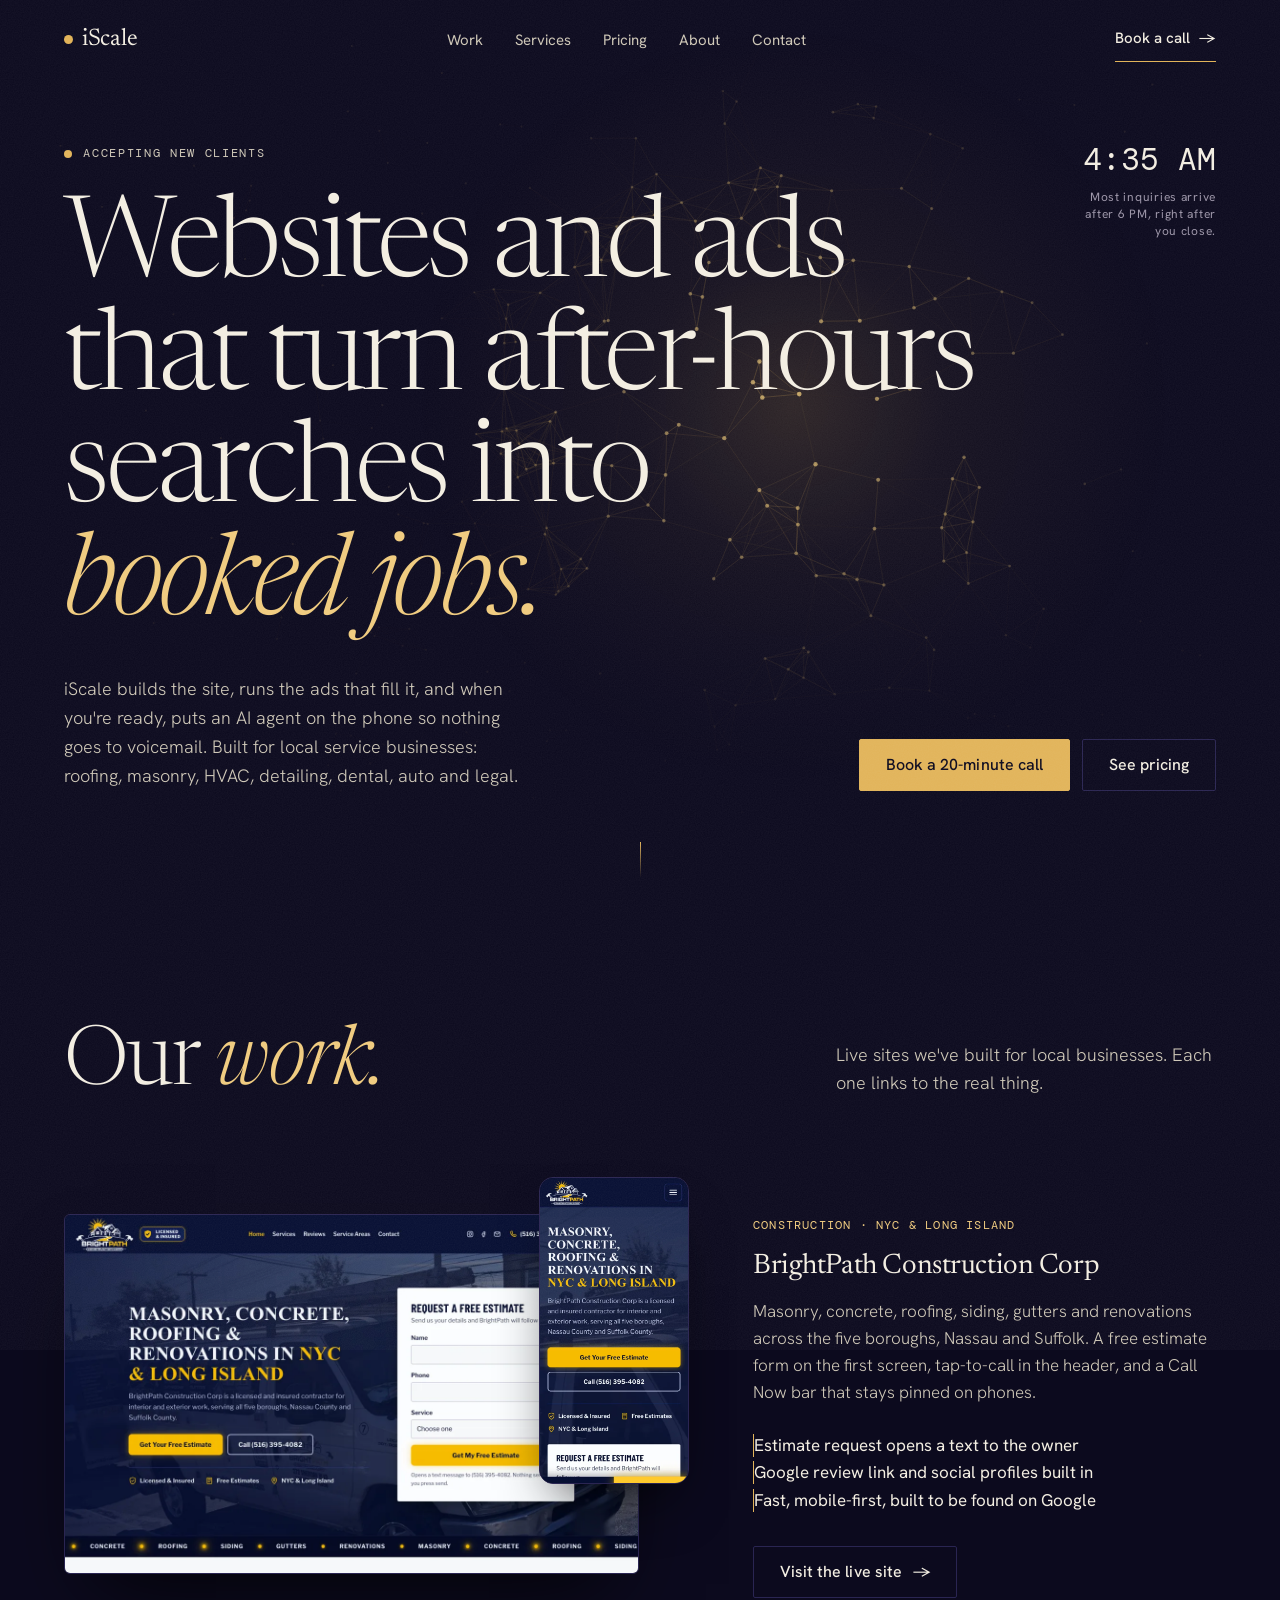
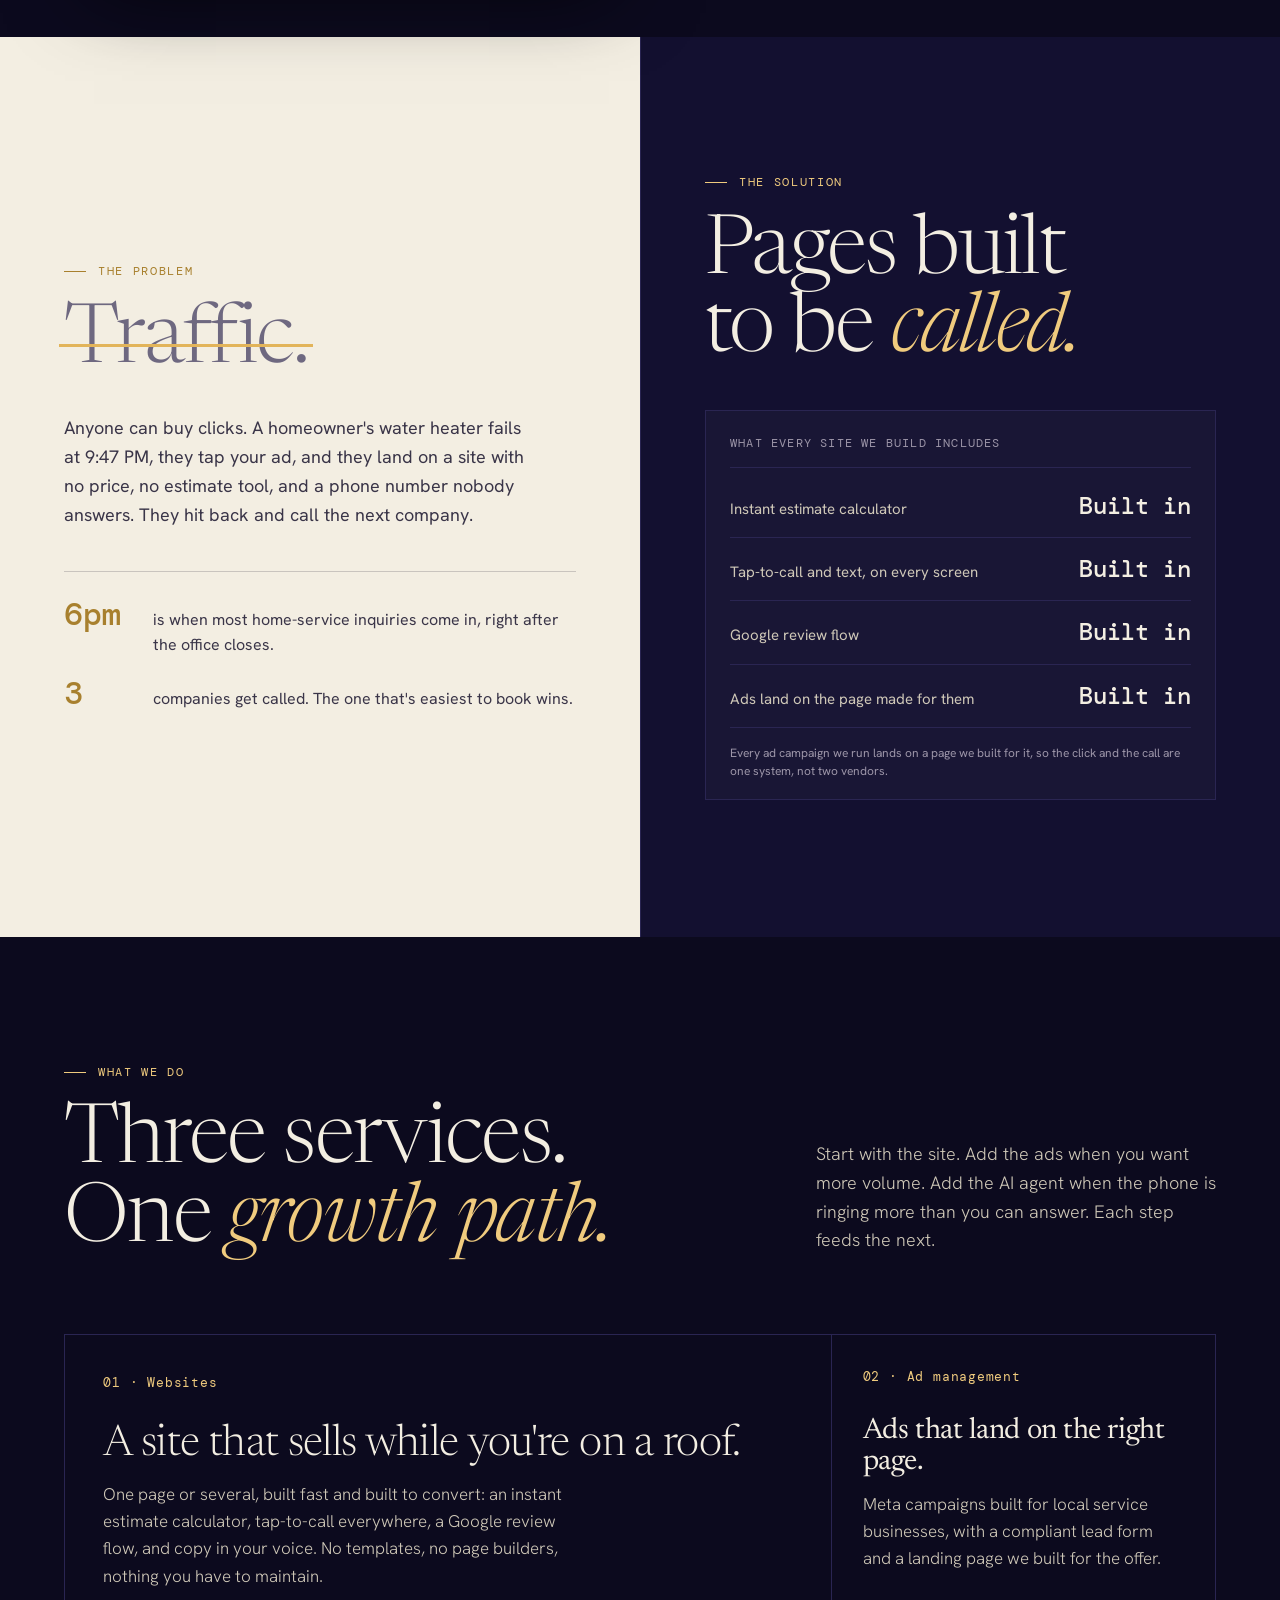
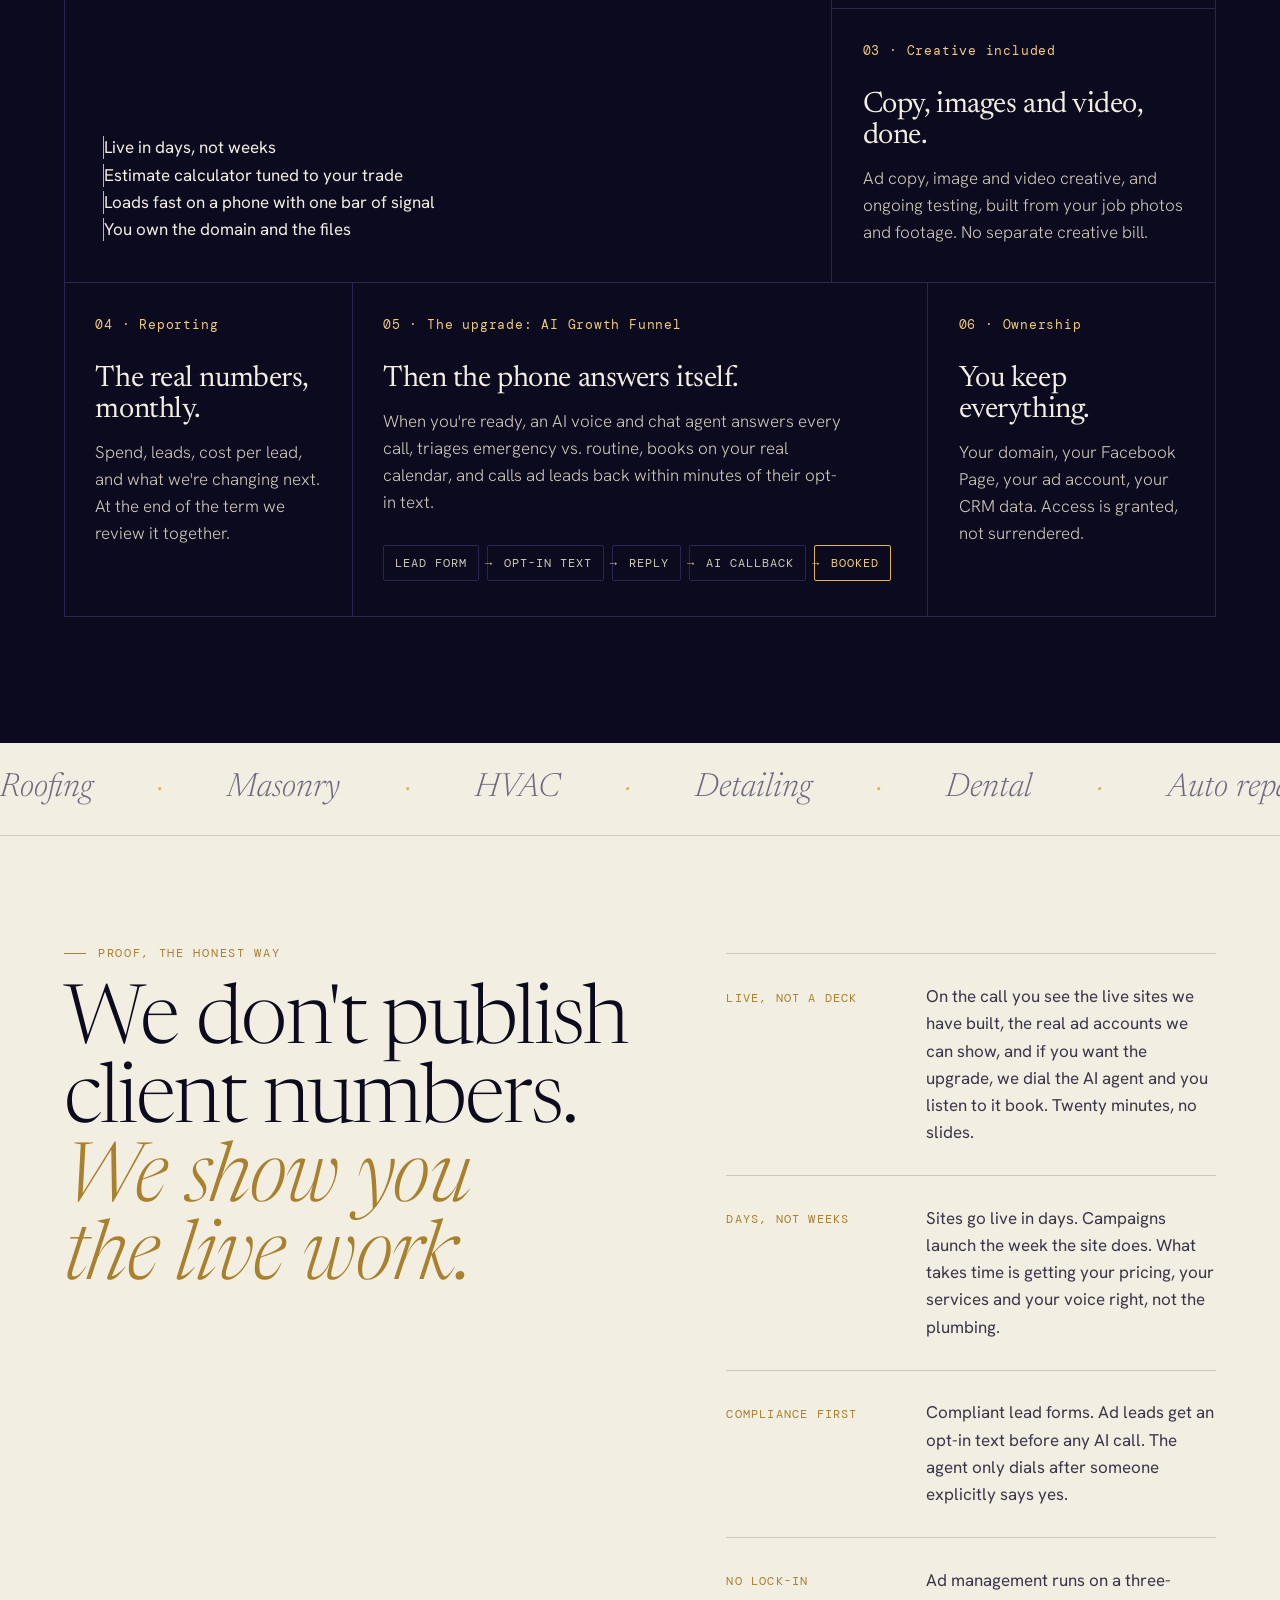
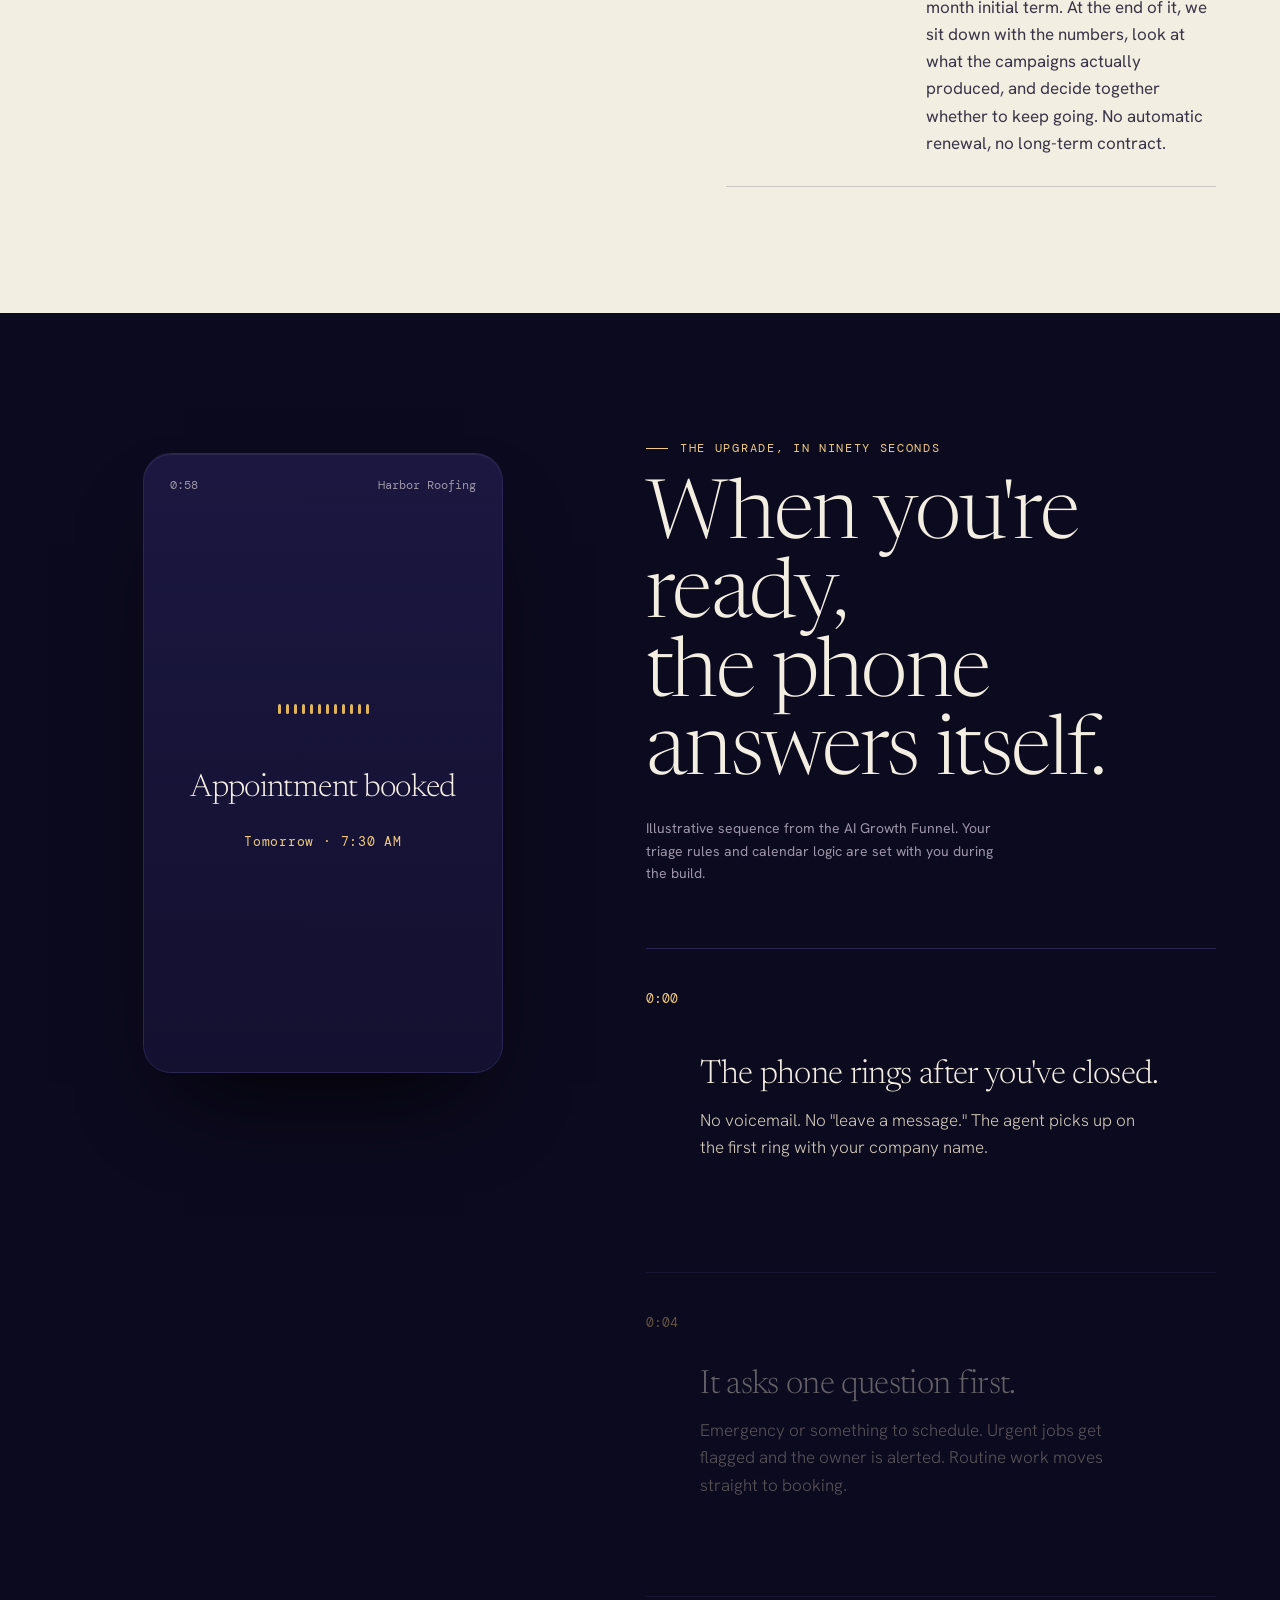
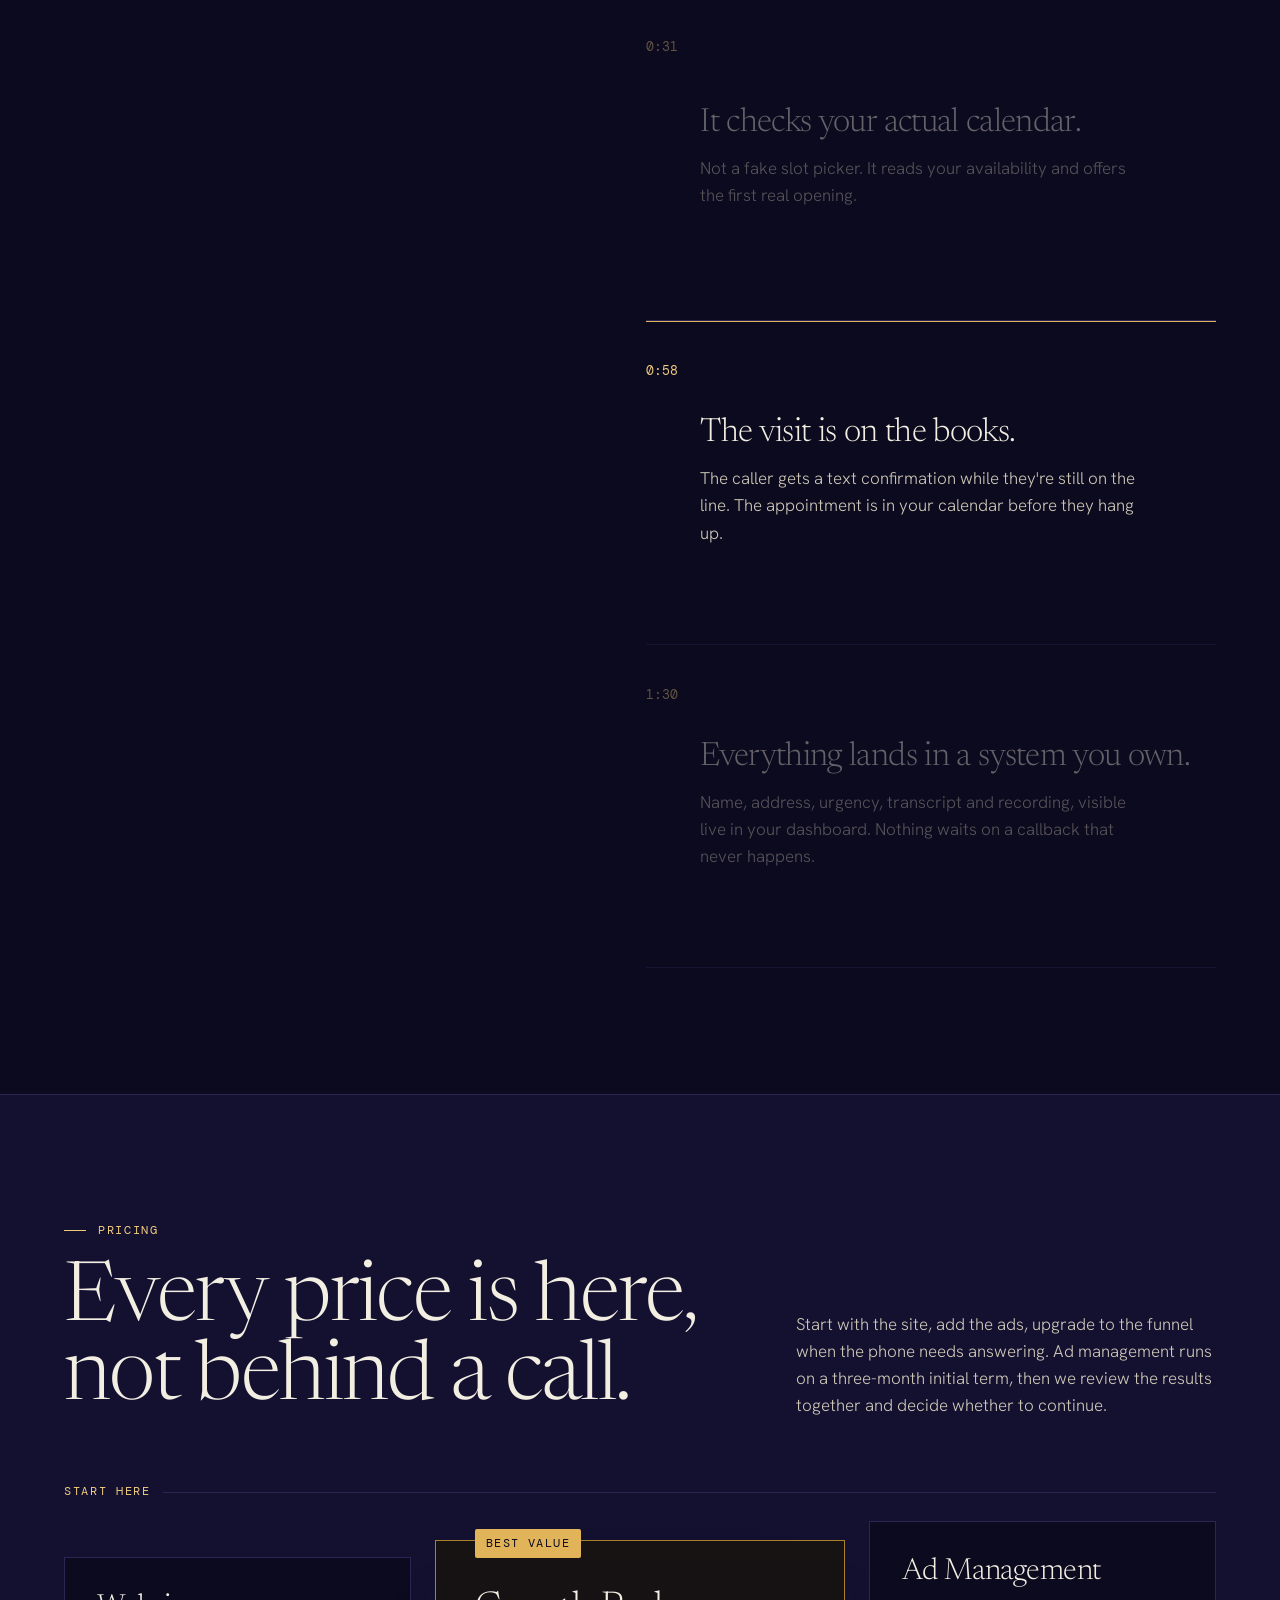
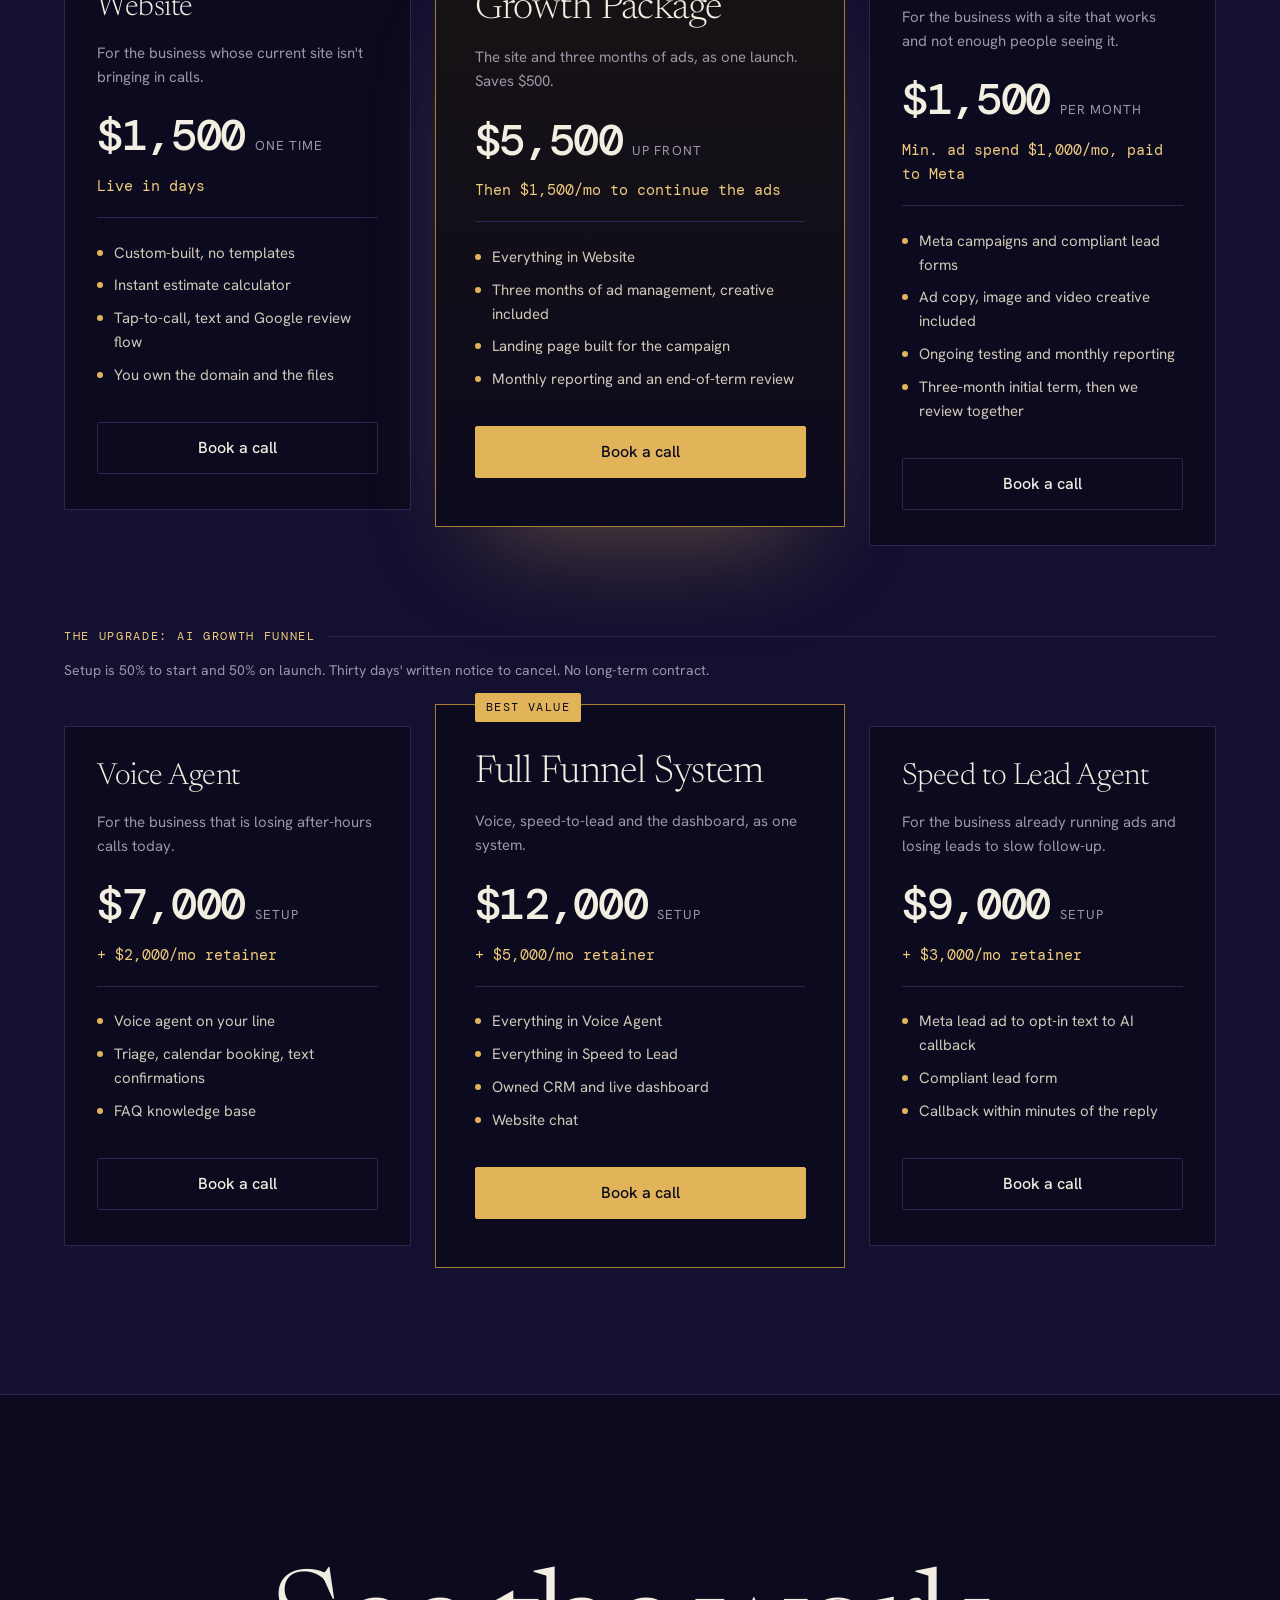
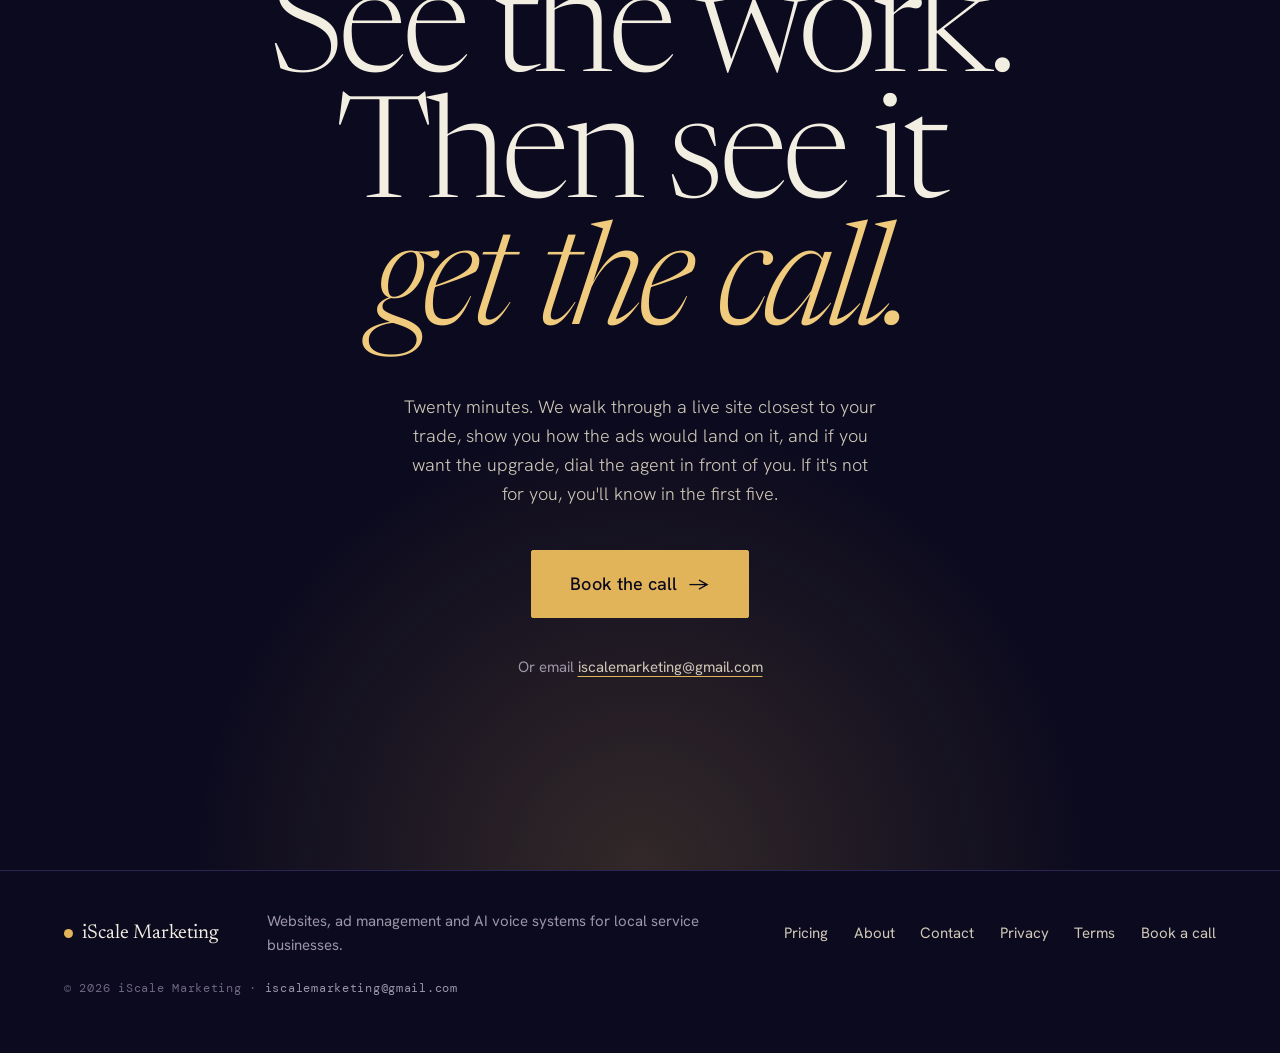
==== commit 5ea4c811: "Add portfolio section with BrightPath" ====
--- a/index.html
+++ b/index.html
@@ -28,7 +28,7 @@
   <script type="application/ld+json">
   {"@context":"https://schema.org","@type":"ProfessionalService","@id":"https://www.iscalemktg.com/#business","name":"iScale Marketing","url":"https://www.iscalemktg.com/","email":"iscalemarketing@gmail.com","image":"https://www.iscalemktg.com/assets/og-image.png","description":"Websites, ad management and AI voice systems for local service businesses.","areaServed":{"@type":"Country","name":"United States"},"hasOfferCatalog":{"@type":"OfferCatalog","name":"Services","itemListElement":[{"@type":"Offer","itemOffered":{"@type":"Service","name":"Website design"}},{"@type":"Offer","itemOffered":{"@type":"Service","name":"Meta ad management"}},{"@type":"Offer","itemOffered":{"@type":"Service","name":"AI voice and chat agent"}}]}}
   </script>
-  <link rel="stylesheet" href="home/styles.css?v=19">
+  <link rel="stylesheet" href="home/styles.css?v=21">
 </head>
 <body>
   <a class="skip" href="#main">Skip to content</a>
@@ -38,6 +38,7 @@
   <header class="nav" data-nav>
     <a class="nav__brand" href="#top" aria-label="iScale Marketing, home"><span class="nav__dot" aria-hidden="true"></span>iScale</a>
     <nav class="nav__links" aria-label="Main">
+      <a href="#work">Work</a>
       <a href="#system">Services</a>
       <a href="pricing.html">Pricing</a>
       <a href="about.html">About</a>
@@ -47,6 +48,7 @@
     <button class="menu-btn" type="button" aria-expanded="false" aria-controls="mmenu" data-menu><span></span><span></span><span class="sr">Menu</span></button>
   </header>
   <div class="mmenu" id="mmenu" hidden>
+    <a href="#work">Work</a>
     <a href="#system">Services</a>
     <a href="pricing.html">Pricing</a>
     <a href="about.html">About</a>
@@ -80,10 +82,35 @@
           <small>Most inquiries arrive after 6 PM, right after you close.</small>
         </div>
       </div>
-      <a class="hero__scroll" href="#problem" aria-label="Scroll to the next section"><span></span></a>
-    </section>
-
-    <!-- 2. PROBLEM / SOLUTION -->
+      <a class="hero__scroll" href="#work" aria-label="Scroll to the next section"><span></span></a>
+    </section>
+
+    <!-- 2. PORTFOLIO -->
+    <section class="work" id="work">
+      <header class="work__head">
+        <h2 class="display reveal">Our <em>work.</em></h2>
+        <p class="work__lede reveal">Live sites we've built for local businesses. Each one links to the real thing.</p>
+      </header>
+      <article class="site site--feature reveal">
+        <a class="site__frame" href="https://www.brightpathconstructions.com/" target="_blank" rel="noopener" aria-label="Open the BrightPath Construction Corp website">
+          <img class="site__desk" src="assets/img/work-brightpath-desk.webp" width="1200" height="750" alt="BrightPath Construction Corp homepage on a laptop" loading="lazy">
+          <img class="site__phone" src="assets/img/work-brightpath-phone.webp" width="520" height="1125" alt="BrightPath Construction Corp homepage on a phone" loading="lazy">
+        </a>
+        <div class="site__meta">
+          <span class="mono">Construction &middot; NYC &amp; Long Island</span>
+          <h3>BrightPath Construction Corp</h3>
+          <p>Masonry, concrete, roofing, siding, gutters and renovations across the five boroughs, Nassau and Suffolk. A free estimate form on the first screen, tap-to-call in the header, and a Call Now bar that stays pinned on phones.</p>
+          <ul class="checks">
+            <li>Estimate request opens a text to the owner</li>
+            <li>Google review link and social profiles built in</li>
+            <li>Fast, mobile-first, built to be found on Google</li>
+          </ul>
+          <a class="btn btn--line" href="https://www.brightpathconstructions.com/" target="_blank" rel="noopener">Visit the live site<span aria-hidden="true">&nbsp;&rarr;</span></a>
+        </div>
+      </article>
+    </section>
+
+    <!-- 3. PROBLEM / SOLUTION -->
     <section class="problem" id="problem">
       <div class="problem__act problem__act--a">
         <p class="label reveal">The problem</p>
--- a/home/styles.css
+++ b/home/styles.css
@@ -172,13 +172,18 @@
 .work__grid { display: grid; grid-template-columns: 1fr 1fr; gap: clamp(24px, 3vw, 48px); align-items: start; }
 .site:nth-child(2) { margin-top: clamp(40px, 8vh, 120px); }
 .site__frame { position: relative; padding: 6% 0 10% 0; }
-.site__desk { width: 92%; border: 1px solid var(--ink-line); border-radius: 6px; box-shadow: 0 40px 80px -30px rgba(0,0,0,.8); display: block; }
-.site__phone { position: absolute; right: 0; top: 0; width: 24%; max-height: 100%; height: auto; object-fit: cover; object-position: top; border: 1px solid var(--ink-line); border-radius: 14px; box-shadow: 0 30px 60px -24px rgba(0,0,0,.9); background: var(--ink); }
+.site__desk { width: 92%; height: auto; border: 1px solid var(--ink-line); border-radius: 6px; box-shadow: 0 40px 80px -30px rgba(0,0,0,.8); display: block; }
+.site__phone { position: absolute; right: 0; top: 0; width: 24%; height: auto; aspect-ratio: 520 / 1066; object-fit: cover; object-position: top; border: 1px solid var(--ink-line); border-radius: 14px; box-shadow: 0 30px 60px -24px rgba(0,0,0,.9); background: var(--ink); }
 .site__meta { padding: 1.6rem 0 0; display: grid; gap: .5rem; }
 .site__meta .mono { font-size: .75rem; letter-spacing: .1em; text-transform: uppercase; color: var(--copper-2); }
 .site__meta h3 { font-family: var(--serif); font-weight: 400; font-size: clamp(1.5rem, 2.2vw, 2rem); line-height: 1.1; letter-spacing: -.015em; }
 .site__meta p { color: var(--bone-3); font-weight: 300; max-width: 46ch; }
-.checks { display: grid; gap: .55rem; margin-top: auto; padding-top: 1.4rem; border-top: 1px solid var(--ink-line); }
+.site--feature { display: grid; grid-template-columns: 1.35fr 1fr; gap: clamp(32px, 5vw, 80px); align-items: center; }
+.site--feature .site__frame { display: block; }
+.site--feature .site__meta { padding: 0; gap: 1rem; justify-items: start; }
+.site--feature .site__meta .btn { margin-top: 1rem; }
+.site--feature .checks { width: 100%; margin-top: .6rem; }
+ display: grid; gap: .55rem; margin-top: auto; padding-top: 1.4rem; border-top: 1px solid var(--ink-line); }
 .checks li { display: flex; gap: .7rem; align-items: baseline; color: var(--bone-3); font-size: .9375rem; }
 .checks li::before { content: ""; width: 10px; height: 6px; flex: none; border-left: 1.5px solid var(--copper); border-bottom: 1.5px solid var(--copper); transform: rotate(-45deg) translateY(-2px); }
 
@@ -334,6 +339,7 @@
   .phone { width: min(320px, 100%); aspect-ratio: auto; padding: 3.4rem 1.6rem 2rem; }
   .step { min-height: 0; }
 }
+@media (max-width: 900px) { .site--feature { grid-template-columns: 1fr; } .work__head { grid-template-columns: 1fr; gap: 1.2rem; } .work__lede { justify-self: start; } }
 @media (max-width: 760px) {
   body { font-size: 1rem; }
   .nav__links { display: none; }
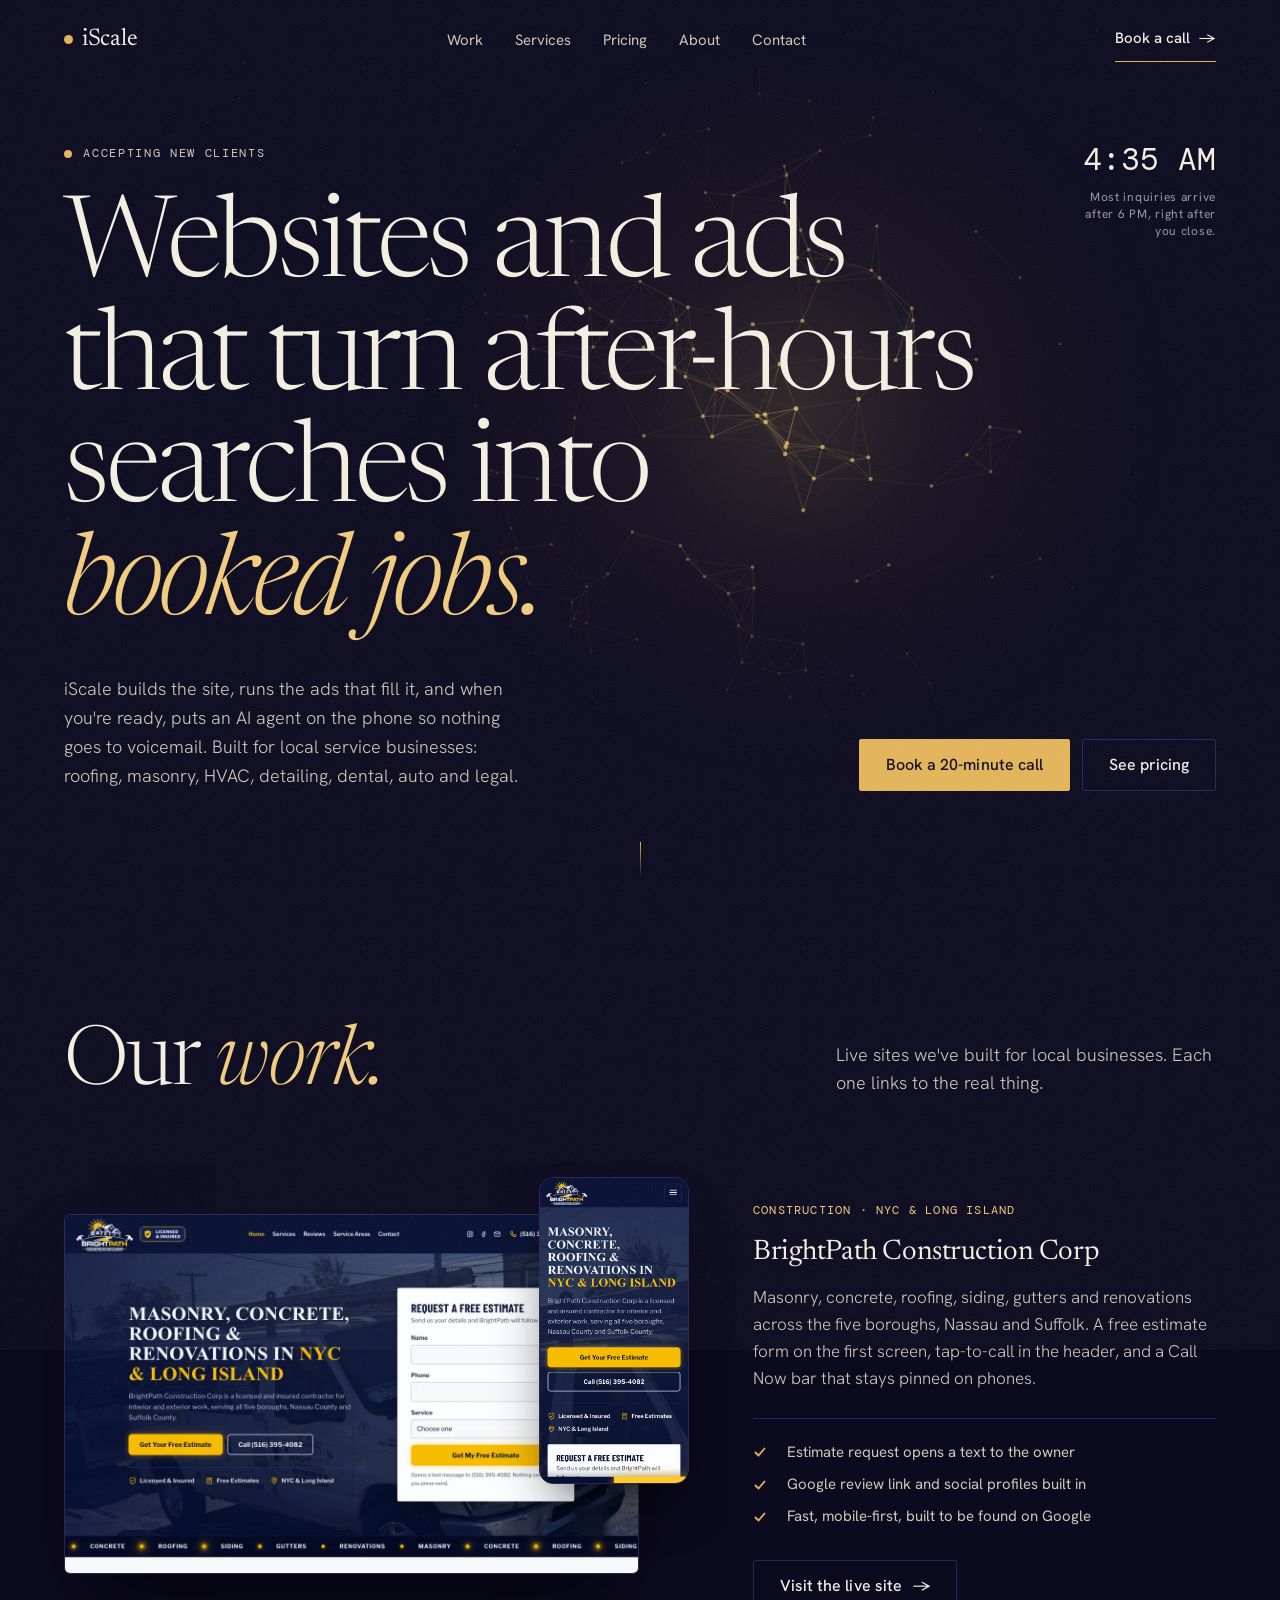
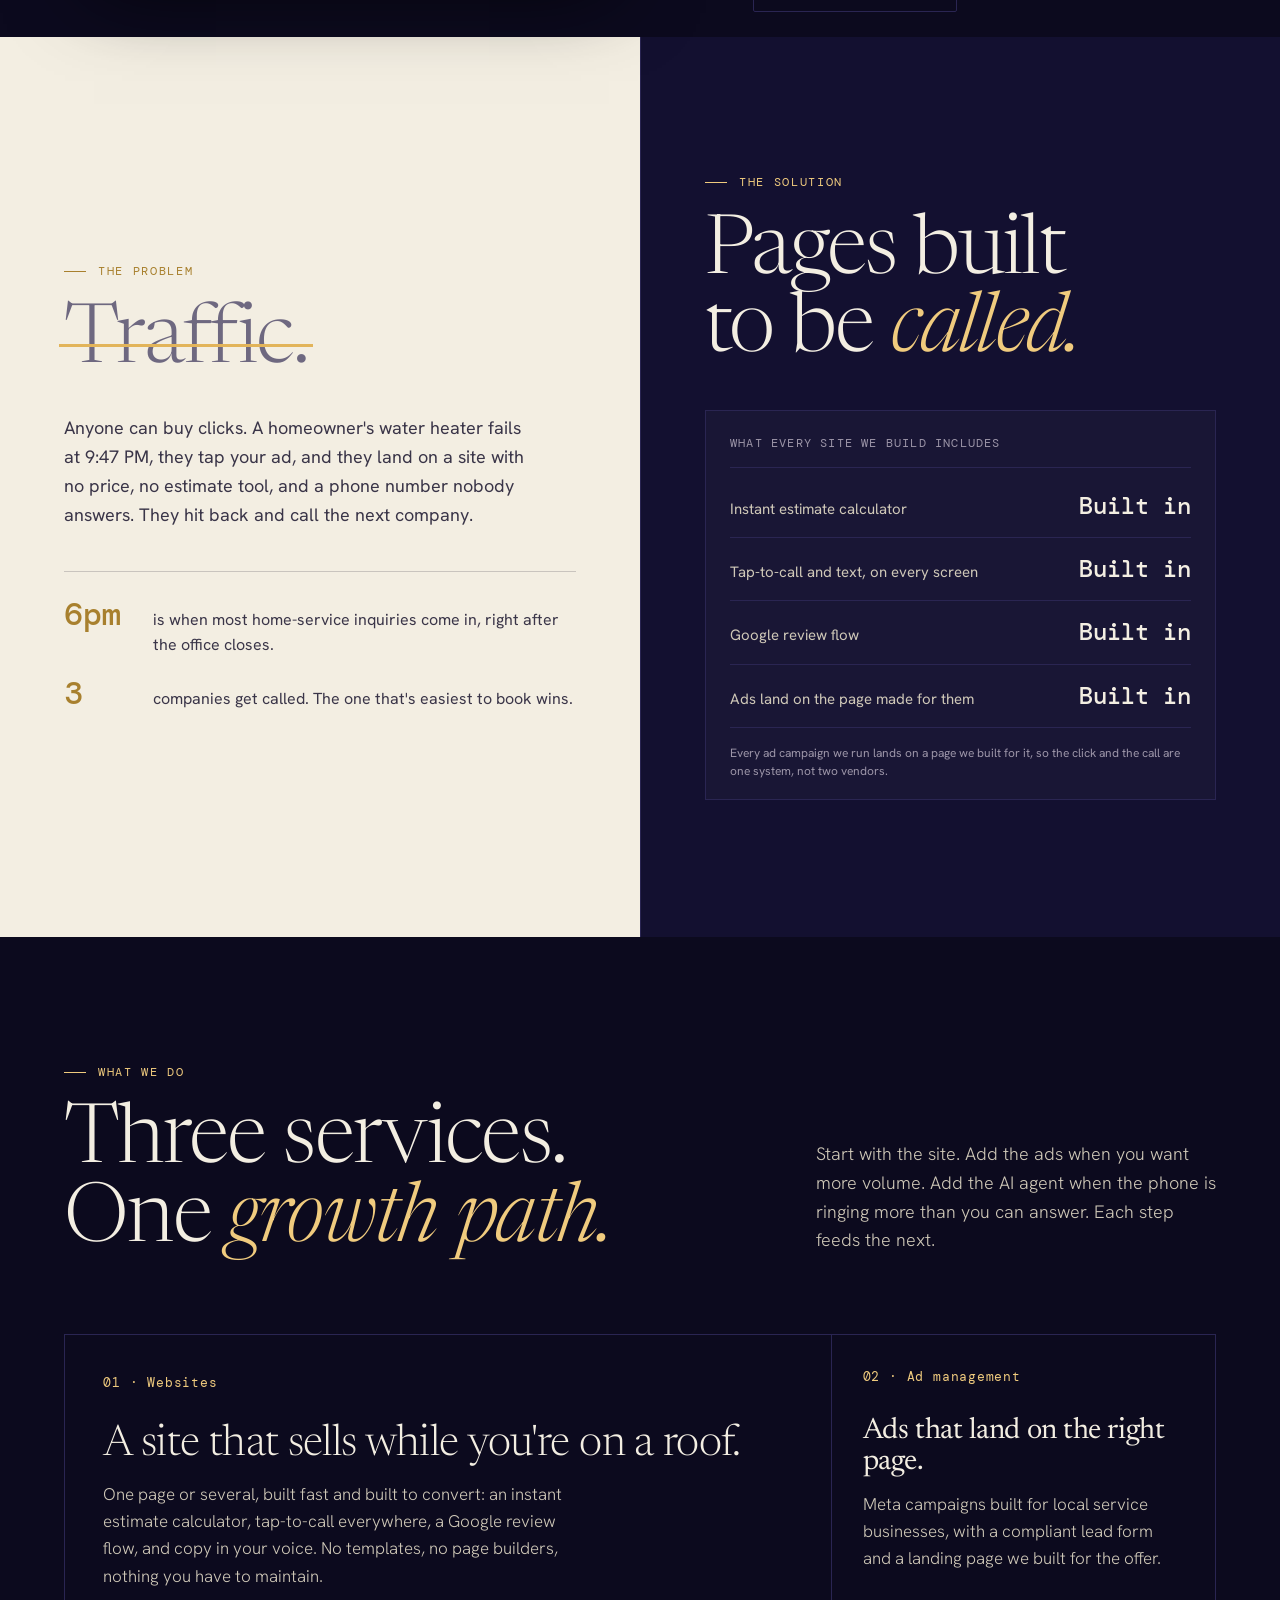
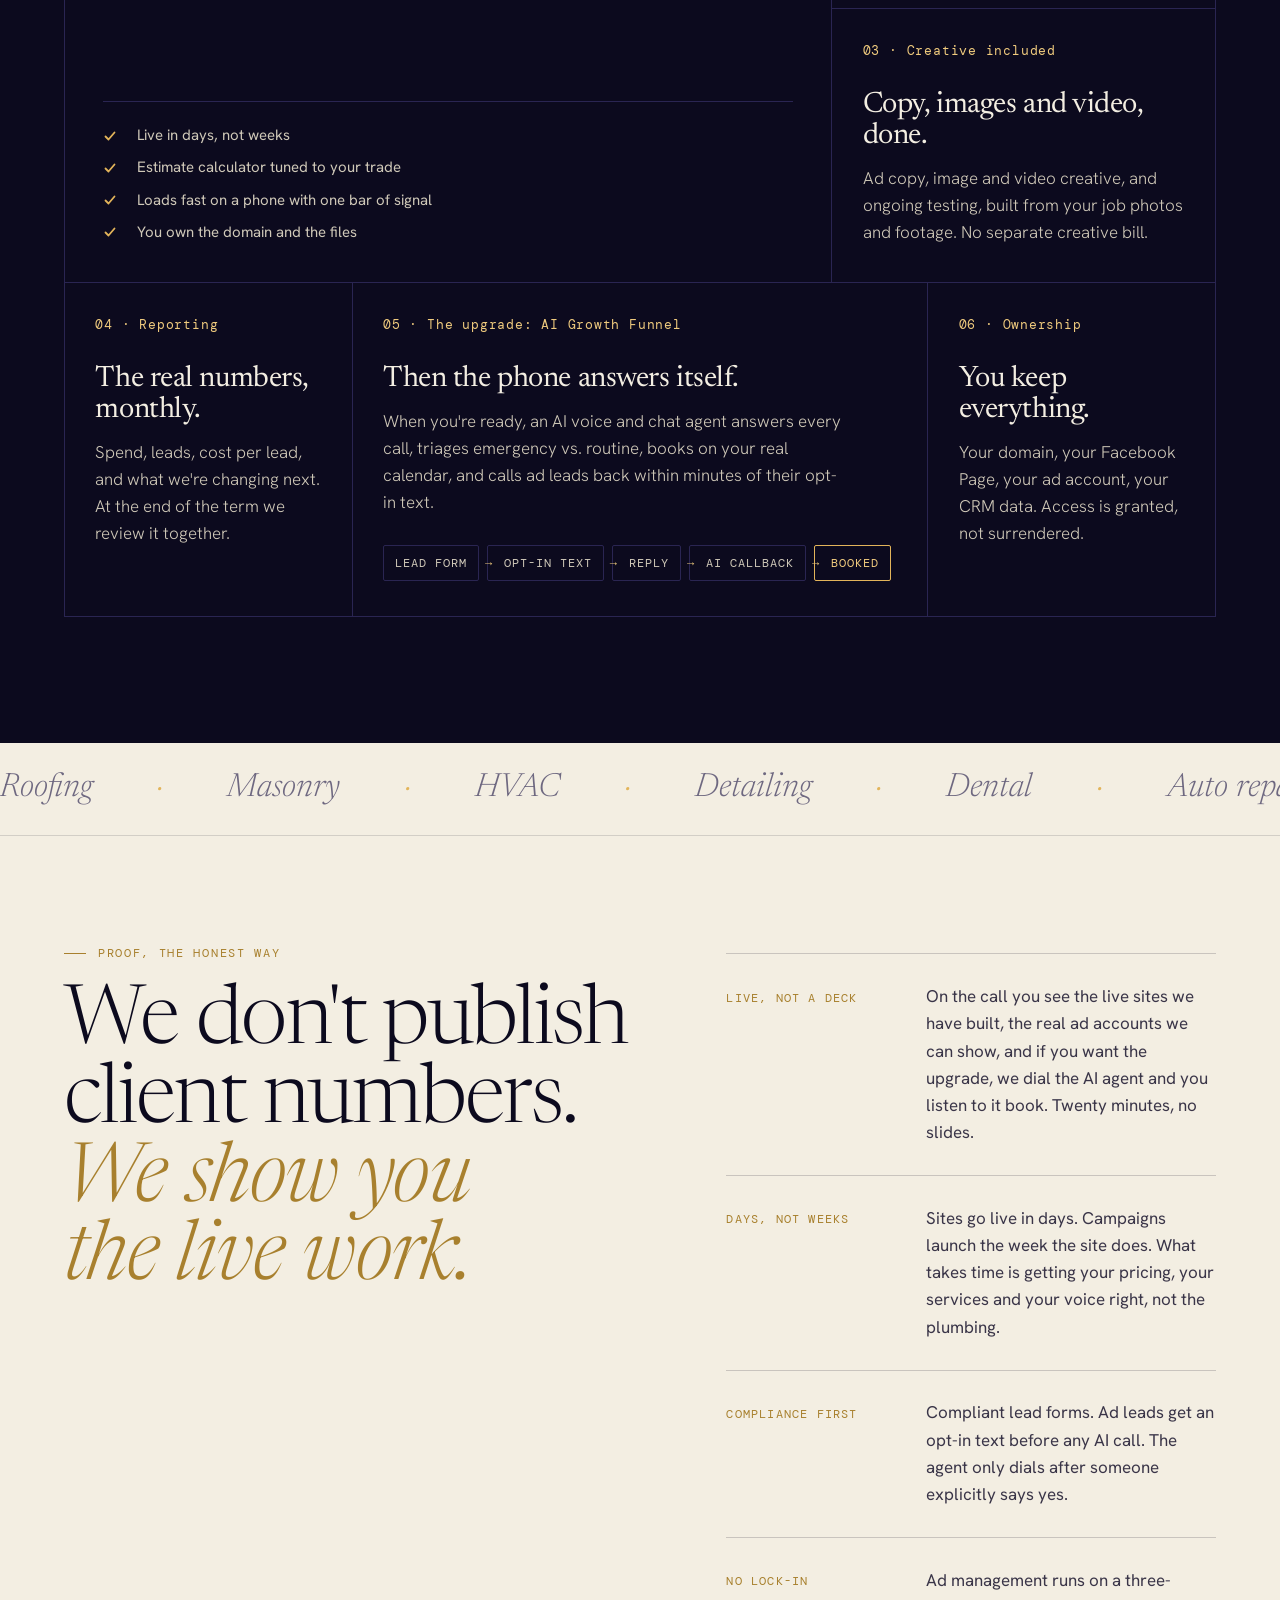
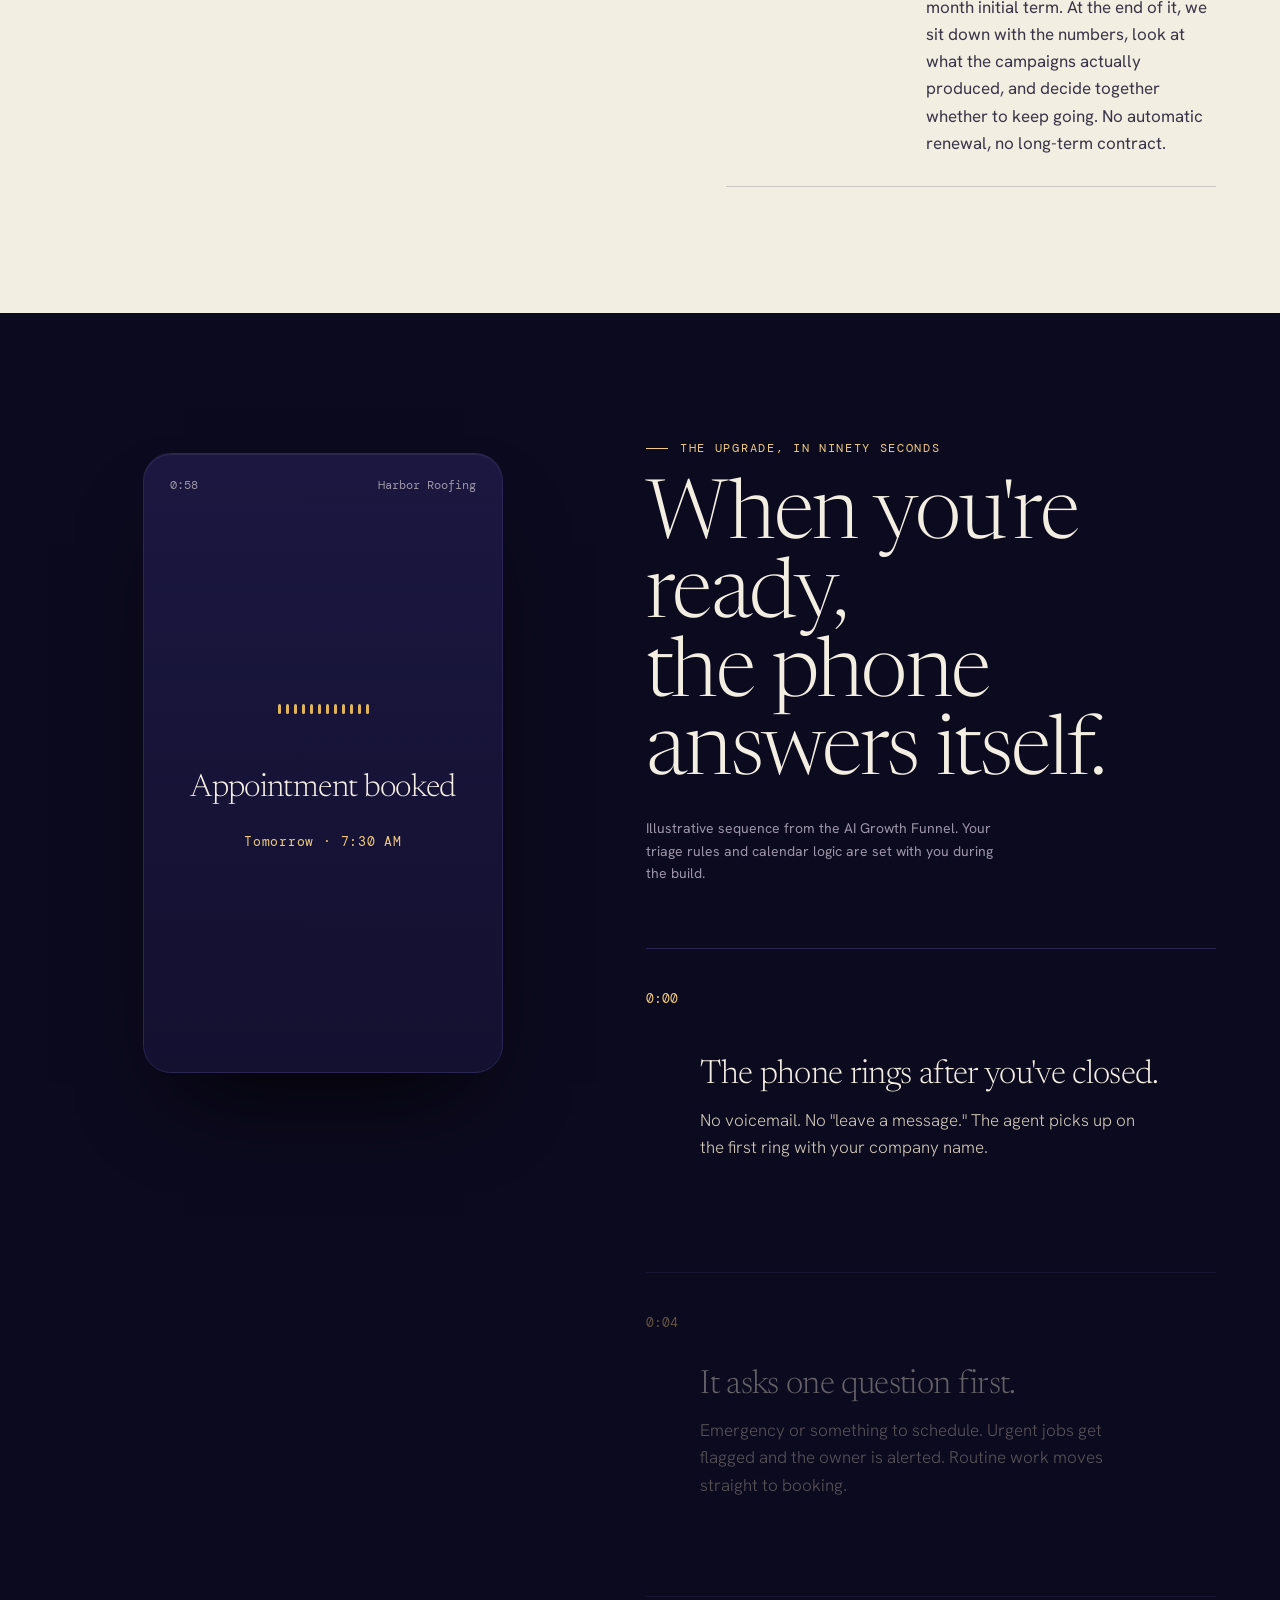
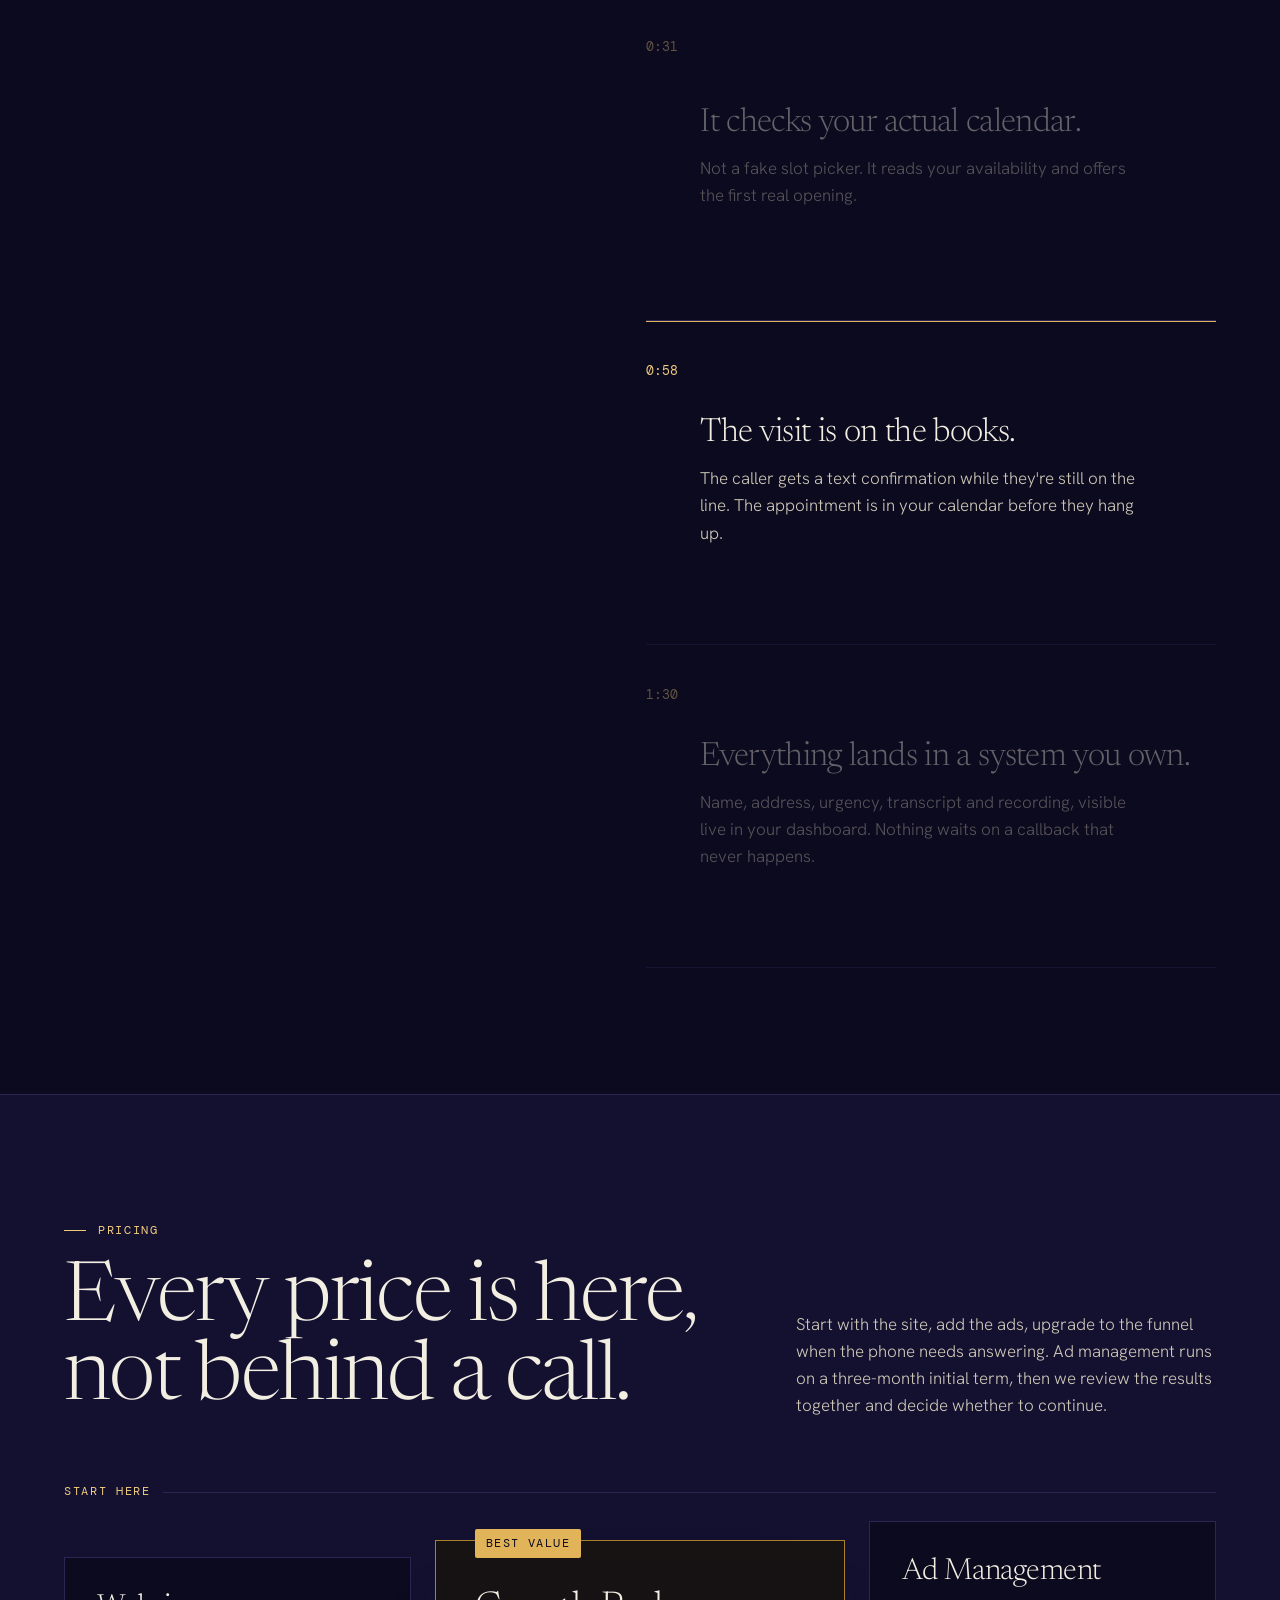
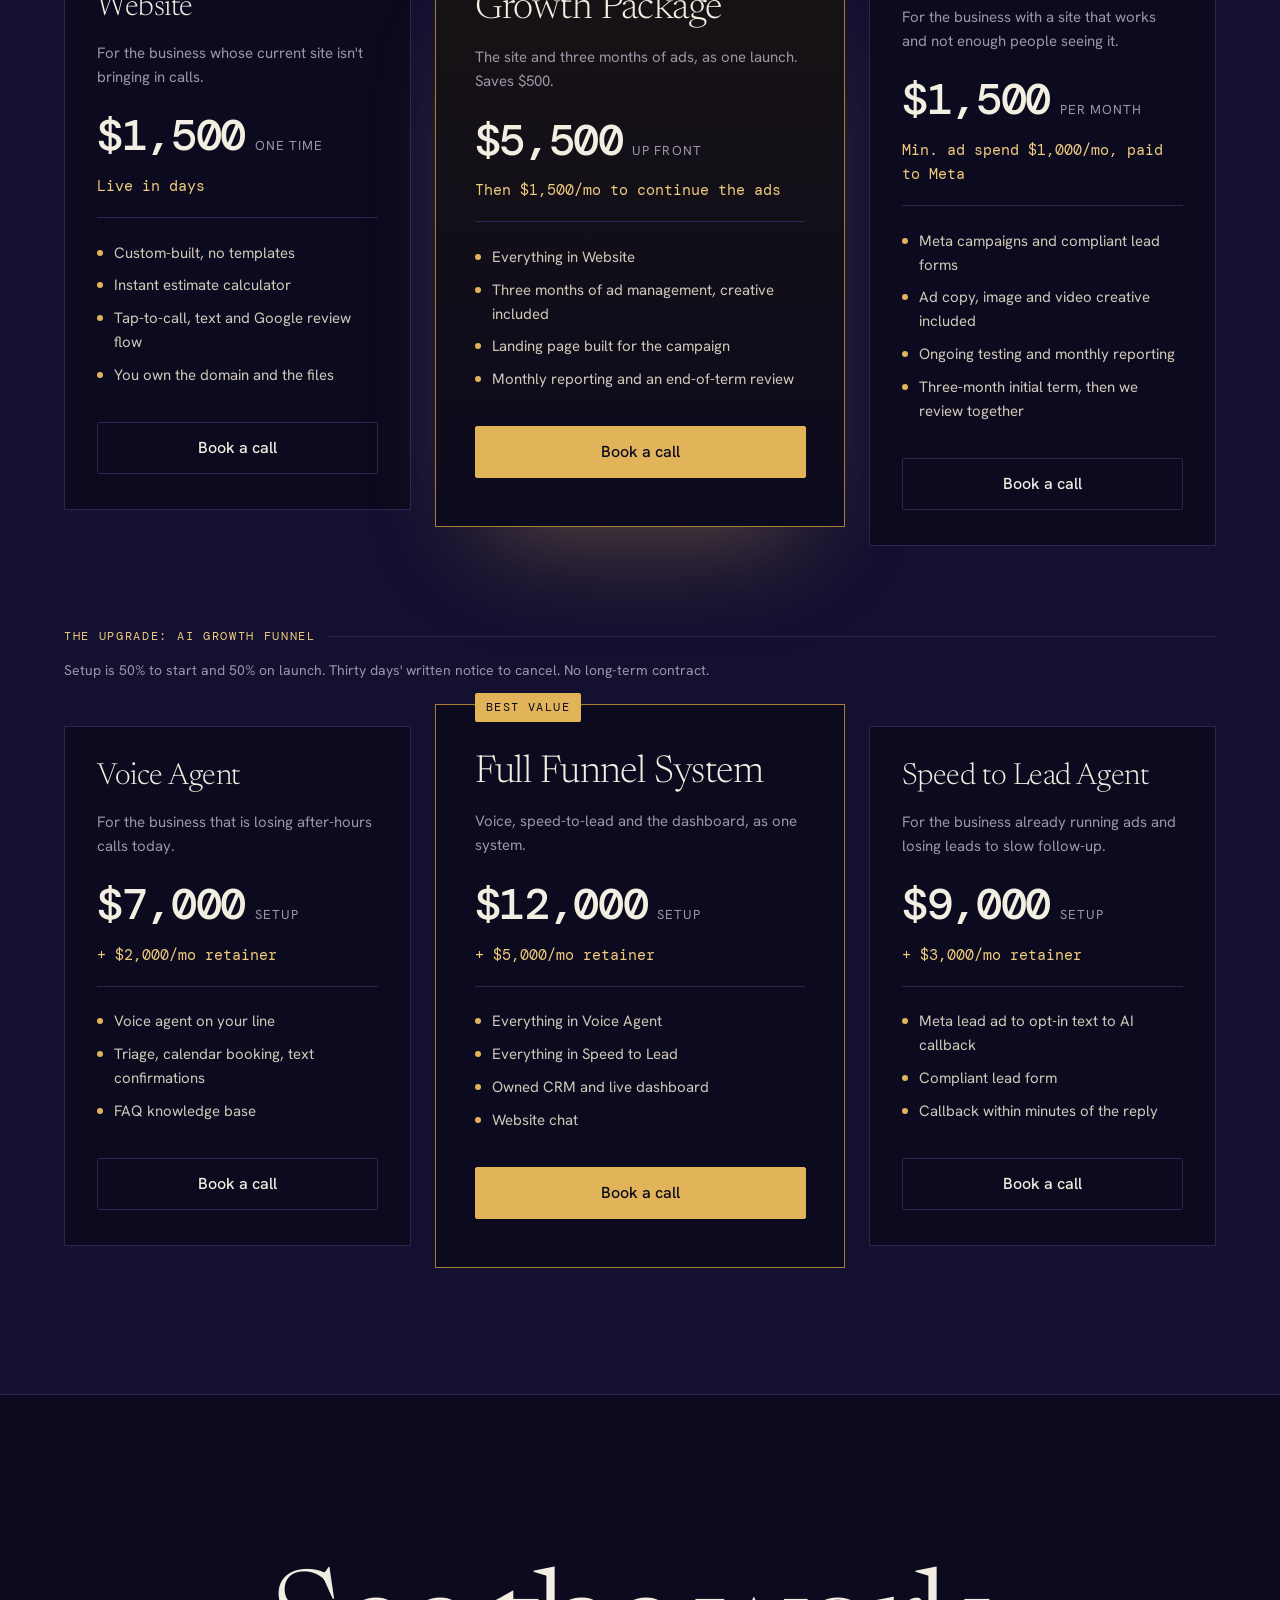
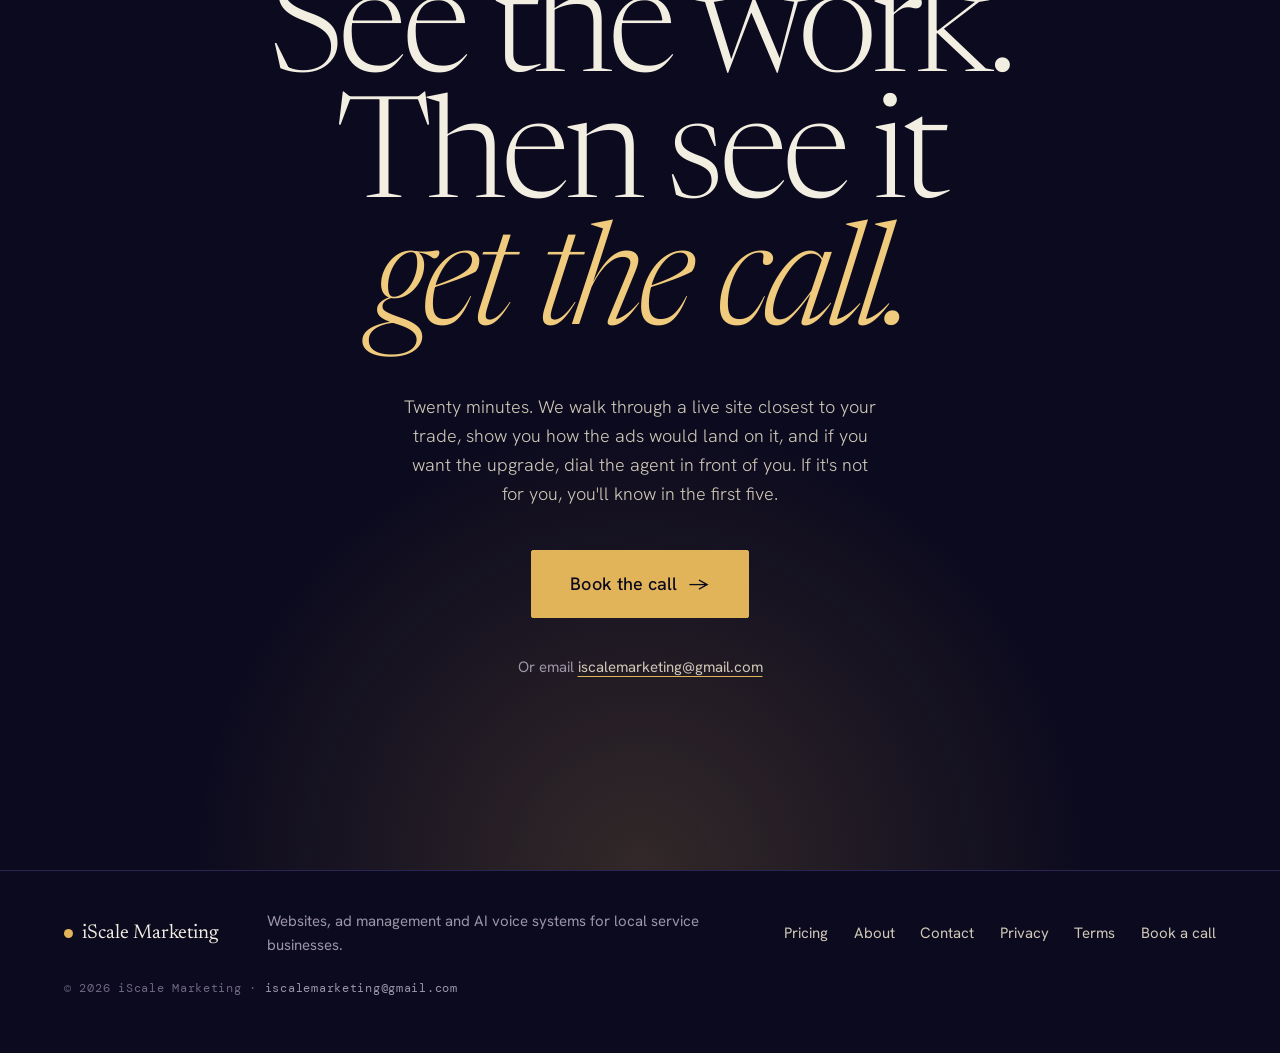
==== commit 1ba58953: "Clean up feature list checkmarks" ====
--- a/index.html
+++ b/index.html
@@ -28,7 +28,7 @@
   <script type="application/ld+json">
   {"@context":"https://schema.org","@type":"ProfessionalService","@id":"https://www.iscalemktg.com/#business","name":"iScale Marketing","url":"https://www.iscalemktg.com/","email":"iscalemarketing@gmail.com","image":"https://www.iscalemktg.com/assets/og-image.png","description":"Websites, ad management and AI voice systems for local service businesses.","areaServed":{"@type":"Country","name":"United States"},"hasOfferCatalog":{"@type":"OfferCatalog","name":"Services","itemListElement":[{"@type":"Offer","itemOffered":{"@type":"Service","name":"Website design"}},{"@type":"Offer","itemOffered":{"@type":"Service","name":"Meta ad management"}},{"@type":"Offer","itemOffered":{"@type":"Service","name":"AI voice and chat agent"}}]}}
   </script>
-  <link rel="stylesheet" href="home/styles.css?v=21">
+  <link rel="stylesheet" href="home/styles.css?v=24">
 </head>
 <body>
   <a class="skip" href="#main">Skip to content</a>
--- a/home/styles.css
+++ b/home/styles.css
@@ -182,10 +182,10 @@
 .site--feature .site__frame { display: block; }
 .site--feature .site__meta { padding: 0; gap: 1rem; justify-items: start; }
 .site--feature .site__meta .btn { margin-top: 1rem; }
+.checks { display: grid; gap: .6rem; margin-top: auto; padding-top: 1.4rem; border-top: 1px solid var(--ink-line); }
 .site--feature .checks { width: 100%; margin-top: .6rem; }
- display: grid; gap: .55rem; margin-top: auto; padding-top: 1.4rem; border-top: 1px solid var(--ink-line); }
-.checks li { display: flex; gap: .7rem; align-items: baseline; color: var(--bone-3); font-size: .9375rem; }
-.checks li::before { content: ""; width: 10px; height: 6px; flex: none; border-left: 1.5px solid var(--copper); border-bottom: 1.5px solid var(--copper); transform: rotate(-45deg) translateY(-2px); }
+.checks li { position: relative; padding-left: 2.1rem; color: var(--bone-3); font-size: .9375rem; line-height: 1.5; }
+.checks li::before { content: ""; position: absolute; left: 0; top: .28em; width: 14px; height: 14px; background: no-repeat center / contain url("data:image/svg+xml,%3Csvg xmlns='http://www.w3.org/2000/svg' viewBox='0 0 14 14' fill='none' stroke='%23E2B45A' stroke-width='1.8' stroke-linecap='round' stroke-linejoin='round'%3E%3Cpath d='M2.5 7.5l3 3 6-7'/%3E%3C/svg%3E"); }
 
 /* ---------- 3. The system ---------- */
 .system { position: relative; isolation: isolate; overflow: clip; padding: clamp(100px, 14vh, 190px) var(--gutter); }
